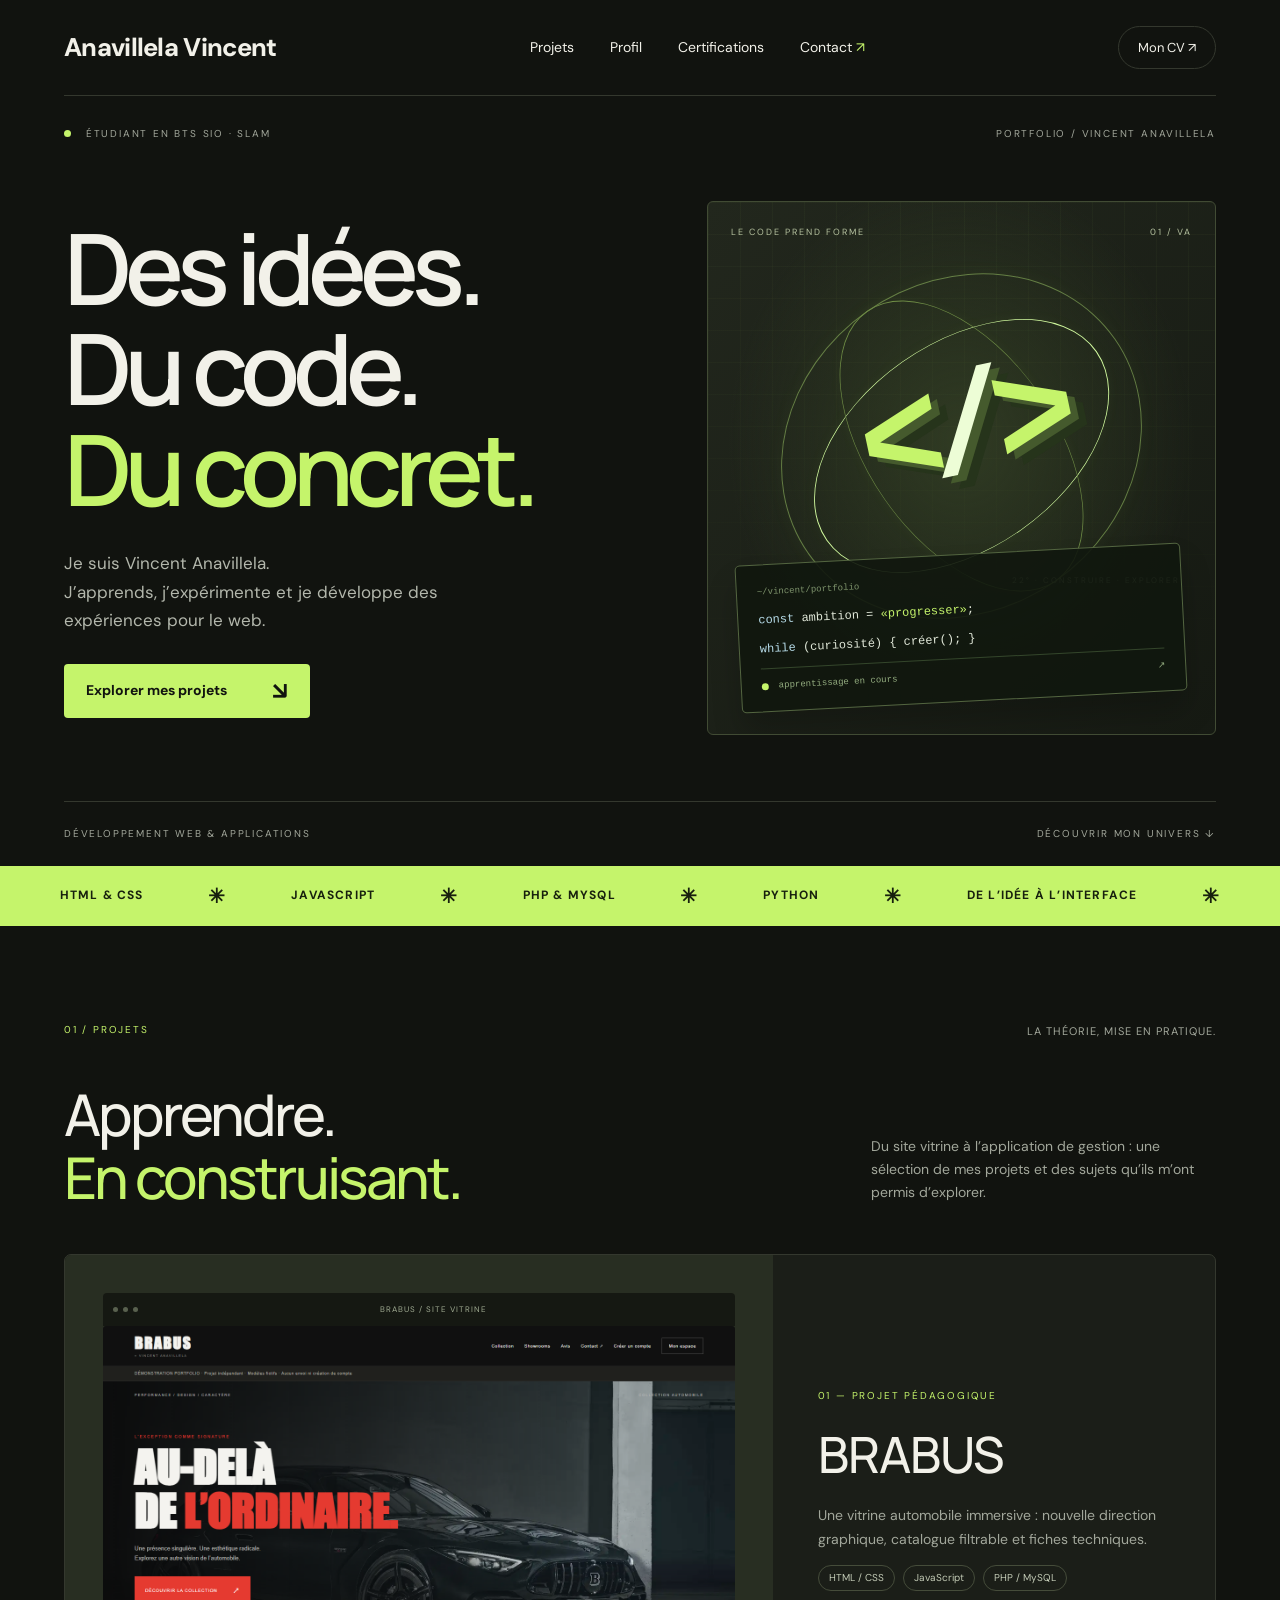
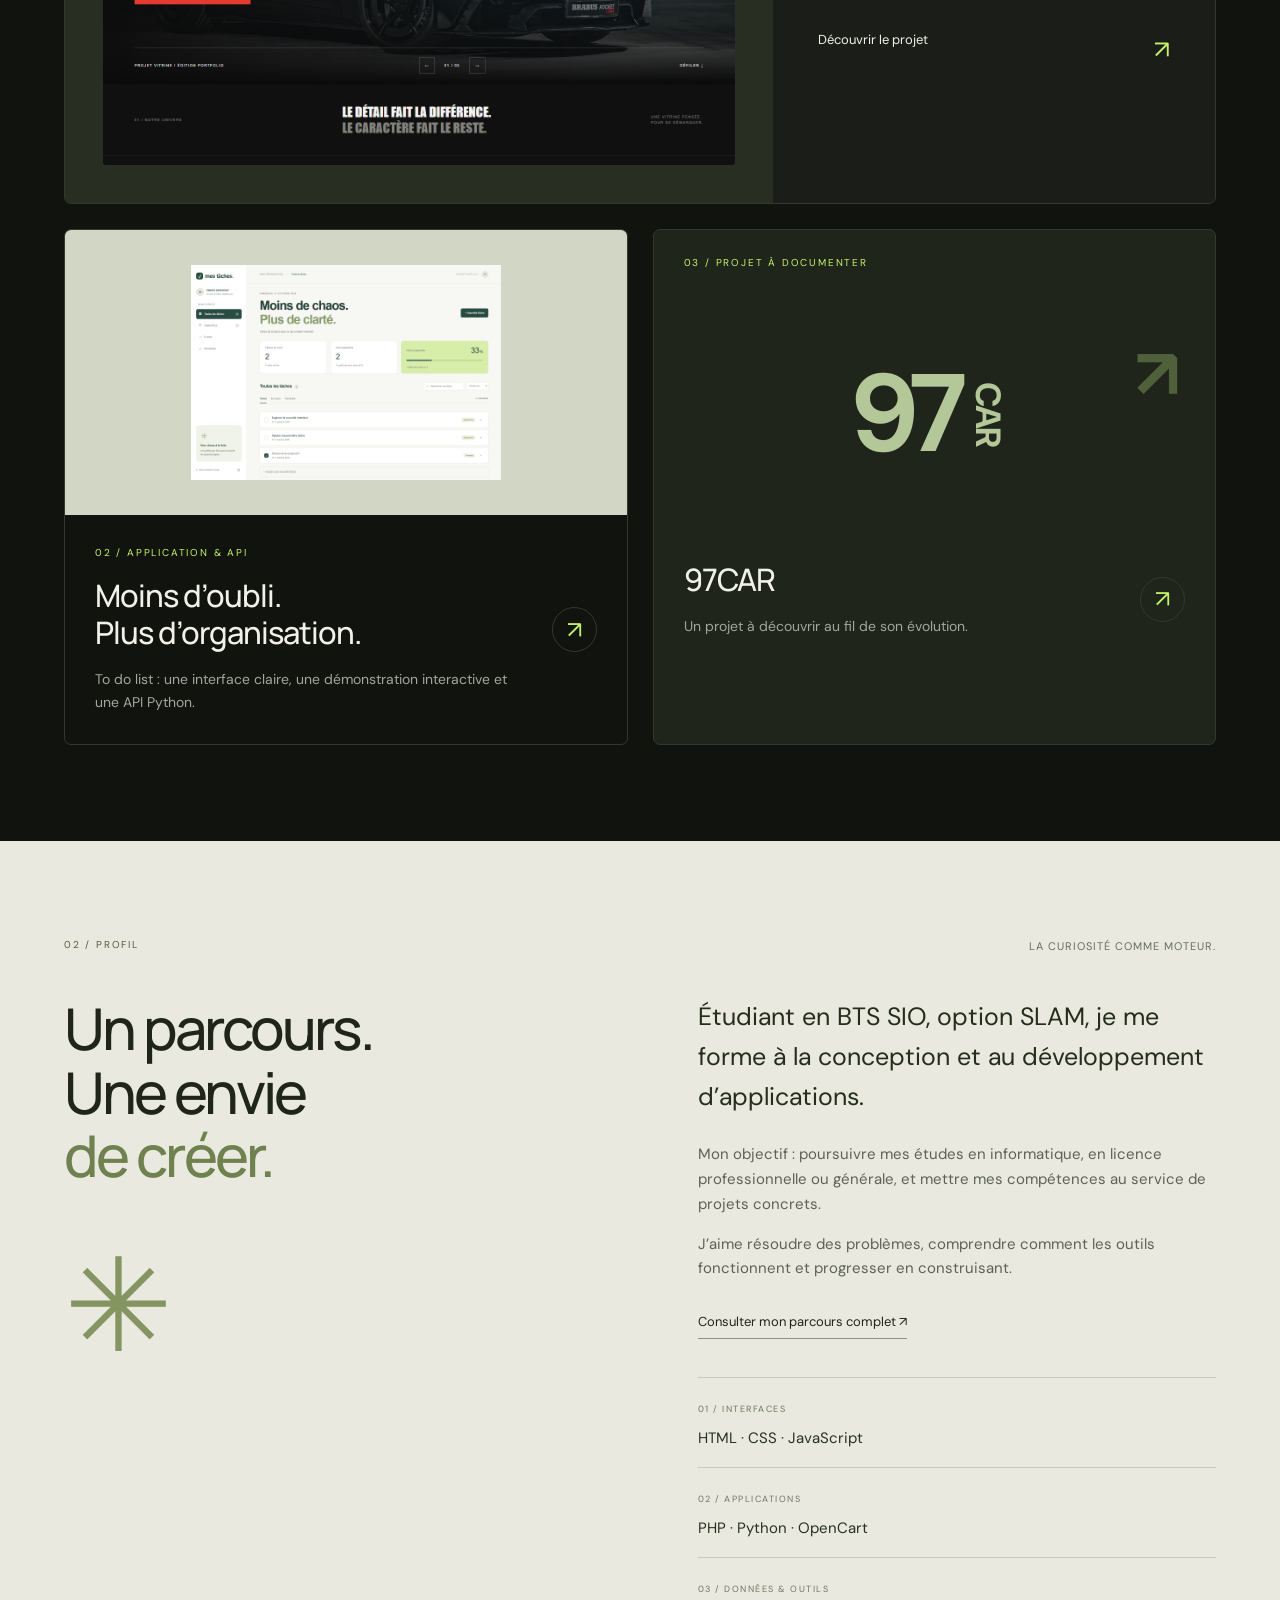
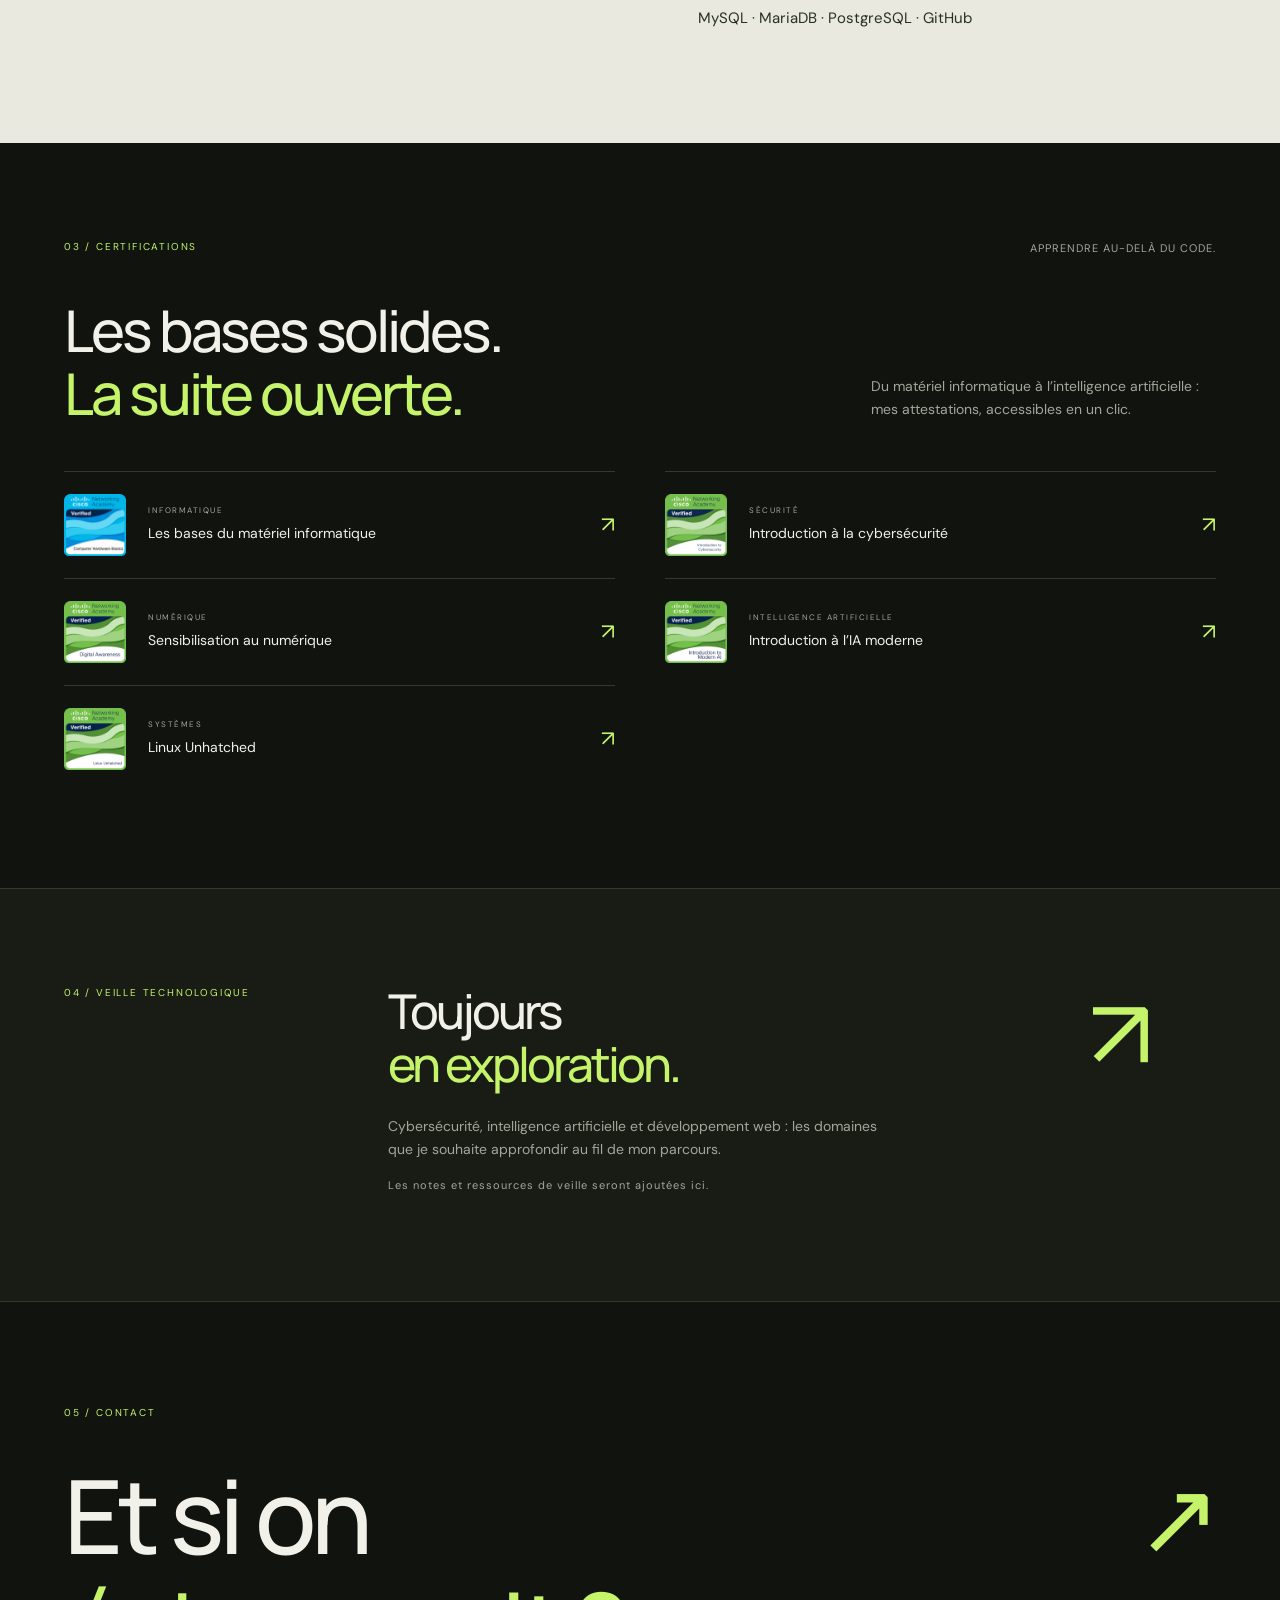
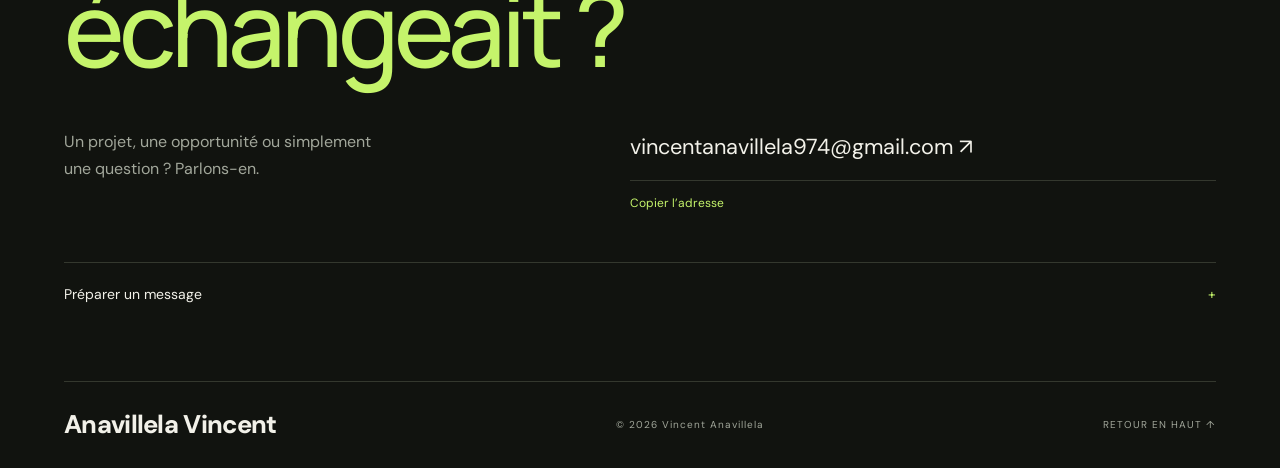
==== index.html @ e17b4741 "Add files via upload" ====
<!doctype html>
<html lang="fr"><head><meta charset="utf-8"><meta name="viewport" content="width=device-width,initial-scale=1"><meta name="description" content="Vincent Anavillela, étudiant en BTS SIO SLAM. Découvrez mes projets web, mon parcours et mes certifications."><meta name="theme-color" content="#11130f"><title>Vincent Anavillela — Développement web</title><link rel="icon" href="favicon.svg" type="image/svg+xml"><link rel="stylesheet" href="style.css"><script src="app.js" defer></script></head>
<body><a class="skip" href="#main">Aller au contenu</a><header><a class="brand" href="index.html" aria-label="Vincent Anavillela, accueil">Anavillela Vincent</a><nav id="navigation" aria-label="Navigation principale"><a href="#projects">Projets</a><a href="#about">Profil</a><a href="#certif">Certifications</a><a href="#contact">Contact <span>↗</span></a></nav><button class="menu" aria-controls="navigation" aria-expanded="false">Menu +</button><a class="cv" href="CV-moi.pdf" target="_blank" rel="noopener">Mon CV ↗</a></header>
<main id="main"><section class="hero"><div class="hero-meta"><span><i></i> ÉTUDIANT EN BTS SIO · SLAM</span><span>PORTFOLIO / VINCENT ANAVILLELA</span></div><div class="hero-grid"><div><h1>Des idées.<br>Du code.<br><em>Du concret.</em></h1><p class="intro">Je suis Vincent Anavillela.<br>J’apprends, j’expérimente et je développe des expériences pour le web.</p><a class="button" href="#projects">Explorer mes projets <span>↘</span></a></div><div class="visual" aria-hidden="true"><div class="visual-top"><span>LE CODE PREND FORME</span><span>01 / VA</span></div><div class="orbit orbit-one"></div><div class="orbit orbit-two"></div><div class="orbit orbit-three"></div><div class="code-symbol">&lt;<span>/</span>&gt;</div><span class="coordinate">22° · CONSTRUIRE · EXPLORER</span><div class="terminal"><span class="terminal-label">~/vincent/portfolio</span><p><b>const</b> ambition = <q>progresser</q>;</p><p><b>while</b> (curiosité) { créer(); }</p><span class="terminal-bottom"><i></i> apprentissage en cours<span>↗</span></span></div></div></div><div class="hero-foot"><span>DÉVELOPPEMENT WEB & APPLICATIONS</span><a href="#about">DÉCOUVRIR MON UNIVERS ↓</a></div></section>
<div class="ticker" aria-hidden="true"><span>HTML & CSS</span><b>✳</b><span>JAVASCRIPT</span><b>✳</b><span>PHP & MYSQL</span><b>✳</b><span>PYTHON</span><b>✳</b><span>DE L’IDÉE À L’INTERFACE</span><b>✳</b></div>
<section class="section" id="projects"><div class="section-top"><span class="eyebrow">01 / PROJETS</span><span class="subtle">LA THÉORIE, MISE EN PRATIQUE.</span></div><div class="section-title"><h2>Apprendre.<br><em>En construisant.</em></h2><p>Du site vitrine à l’application de gestion : une sélection de mes projets et des sujets qu’ils m’ont permis d’explorer.</p></div><a class="project featured" href="project-1.html"><div class="project-image"><div class="browser-bar"><i></i><i></i><i></i><span>BRABUS / SITE VITRINE</span></div><img src="assets/png/brabus-refonte.png" alt="Aperçu du site vitrine BRABUS" loading="lazy"></div><div class="project-info"><span class="eyebrow">01 — PROJET PÉDAGOGIQUE</span><h3>BRABUS</h3><p>Une vitrine automobile immersive : nouvelle direction graphique, catalogue filtrable et fiches techniques.</p><div class="tags"><span>HTML / CSS</span><span>JavaScript</span><span>PHP / MySQL</span></div><span class="project-link">Découvrir le projet <b>↗</b></span></div></a><div class="project-bottom"><a class="project todo" href="project-2.html"><div class="project-image"><img src="assets/png/mes-taches-refonte.png" alt="Nouvelle interface du projet To do list" loading="lazy"></div><div class="project-caption"><div><span class="eyebrow">02 / APPLICATION & API</span><h3>Moins d’oubli.<br>Plus d’organisation.</h3><p>To do list : une interface claire, une démonstration interactive et une API Python.</p></div><span class="round-arrow">↗</span></div></a><a class="project future" href="project-3.html"><span class="eyebrow">03 / PROJET À DOCUMENTER</span><div class="future-art" aria-hidden="true">97<span>CAR</span><b>↗</b></div><div class="project-caption"><div><h3>97CAR</h3><p>Un projet à découvrir au fil de son évolution.</p></div><span class="round-arrow">↗</span></div></a></div></section>
<section id="about" class="section about"><div class="section-top"><span class="eyebrow">02 / PROFIL</span><span class="subtle">LA CURIOSITÉ COMME MOTEUR.</span></div><div class="about-grid"><h2>Un parcours.<br>Une envie<br><em>de créer.</em><span class="asterisk" aria-hidden="true">✳</span></h2><div><p class="large-copy">Étudiant en BTS SIO, option SLAM, je me forme à la conception et au développement d’applications.</p><p>Mon objectif : poursuivre mes études en informatique, en licence professionnelle ou générale, et mettre mes compétences au service de projets concrets.</p><p>J’aime résoudre des problèmes, comprendre comment les outils fonctionnent et progresser en construisant.</p><a class="text-link" href="CV-moi.pdf" target="_blank" rel="noopener">Consulter mon parcours complet ↗</a><div class="skills"><div><span>01 / INTERFACES</span><p>HTML · CSS · JavaScript</p></div><div><span>02 / APPLICATIONS</span><p>PHP · Python · OpenCart</p></div><div><span>03 / DONNÉES & OUTILS</span><p>MySQL · MariaDB · PostgreSQL · GitHub</p></div></div></div></div></section>
<section id="certif" class="section"><div class="section-top"><span class="eyebrow">03 / CERTIFICATIONS</span><span class="subtle">APPRENDRE AU-DELÀ DU CODE.</span></div><div class="section-title"><h2>Les bases solides.<br><em>La suite ouverte.</em></h2><p>Du matériel informatique à l’intelligence artificielle : mes attestations, accessibles en un clic.</p></div><div class="certificates"><a href="base-info-badge.pdf" target="_blank" rel="noopener"><img src="assets/png/base-materiel-informatique.png" alt="" loading="lazy"><span><small>INFORMATIQUE</small>Les bases du matériel informatique</span><b>↗</b></a><a href="intro-cyber-badge.pdf" target="_blank" rel="noopener"><img src="assets/png/intro-cybersecurite.png" alt="" loading="lazy"><span><small>SÉCURITÉ</small>Introduction à la cybersécurité</span><b>↗</b></a><a href="sensibilisation-numerique-badge.pdf" target="_blank" rel="noopener"><img src="assets/png/sensibilisation-numerique.png" alt="" loading="lazy"><span><small>NUMÉRIQUE</small>Sensibilisation au numérique</span><b>↗</b></a><a href="intro-ia-moderne-badge.pdf" target="_blank" rel="noopener"><img src="assets/png/intro-ia-moderne.png" alt="" loading="lazy"><span><small>INTELLIGENCE ARTIFICIELLE</small>Introduction à l’IA moderne</span><b>↗</b></a><a href="linux-badge.pdf" target="_blank" rel="noopener"><img src="assets/png/linux-unhatched.png" alt="" loading="lazy"><span><small>SYSTÈMES</small>Linux Unhatched</span><b>↗</b></a></div></section>
<section class="section watch" id="veille"><span class="eyebrow">04 / VEILLE TECHNOLOGIQUE</span><div><h2>Toujours<br><em>en exploration.</em></h2><p>Cybersécurité, intelligence artificielle et développement web : les domaines que je souhaite approfondir au fil de mon parcours.</p><p class="subtle">Les notes et ressources de veille seront ajoutées ici.</p></div><span class="watch-mark" aria-hidden="true">↗</span></section>
<section class="section contact" id="contact"><span class="eyebrow">05 / CONTACT</span><h2>Et si on<br><em>échangeait ?</em><span aria-hidden="true">↗</span></h2><div class="contact-grid"><p>Un projet, une opportunité ou simplement une question ? Parlons-en.</p><div><a class="email" href="mailto:vincentanavillela974@gmail.com">vincentanavillela974@gmail.com ↗</a><button class="copy" type="button">Copier l’adresse</button><span id="copy-status" role="status"></span></div></div><details class="message"><summary>Préparer un message <span>+</span></summary><form id="contact-form"><label>Votre nom<input name="name" autocomplete="name" required maxlength="100"></label><label>Votre adresse e-mail<input type="email" name="email" autocomplete="email" required maxlength="200"></label><label>Votre message<textarea name="message" required rows="4" maxlength="5000"></textarea></label><button class="button" type="submit">Ouvrir mon application e-mail ↗</button><p>Le message s’ouvre dans votre application e-mail. Vous pourrez le relire avant de l’envoyer.</p></form></details></section></main><footer><a class="brand" href="#main">Anavillela Vincent</a><span>© <span id="year">2026</span> Vincent Anavillela</span><a href="#main">RETOUR EN HAUT ↑</a></footer></body></html>
---- style.css ----
@import url('https://fonts.googleapis.com/css2?family=DM+Sans:wght@400;500;600;700&family=Manrope:wght@400;500;600;700;800&display=swap');
:root{--bg:#11130f;--panel:#1b1e18;--ink:#f2f1e9;--muted:#a2a79b;--green:#c5f46b;--line:#34382e}*{box-sizing:border-box}html{scroll-behavior:smooth;scroll-padding-top:90px}body{margin:0;background:var(--bg);color:var(--ink);font-family:'DM Sans',Arial,sans-serif;font-size:16px;line-height:1.65}a{color:inherit;text-decoration:none}button,input,textarea{font:inherit}button,a,input,textarea,summary{-webkit-tap-highlight-color:transparent}a:focus-visible,button:focus-visible,summary:focus-visible,input:focus-visible,textarea:focus-visible{outline:2px solid var(--green);outline-offset:6px}button{cursor:pointer}::selection{background:var(--green);color:var(--bg)}header{height:96px;margin:0 5%;display:flex;align-items:center;justify-content:space-between;border-bottom:1px solid var(--line);gap:30px}.brand{font-size:44px;font-weight:800;letter-spacing:-5px;line-height:1}.brand span{font-size:12px;letter-spacing:0;vertical-align:top;margin-left:6px}nav{display:flex;gap:36px;font-size:14px}nav a:hover,.text-link:hover{color:var(--green)}nav span{color:var(--green)}.cv{border:1px solid var(--line);padding:10px 19px;border-radius:100px;font-size:13px}.cv:hover{background:var(--green);color:var(--bg)}.menu{display:none}.skip{position:absolute;left:20px;top:-100px;background:var(--green);color:var(--bg);padding:12px;z-index:10}.skip:focus{top:12px}.hero{padding:30px 5% 0;max-width:1700px;margin:auto}.hero-meta,.hero-foot,.section-top{display:flex;justify-content:space-between;gap:20px;font-size:10px;letter-spacing:1.8px}.hero-meta{color:var(--muted)}i{display:inline-block;width:7px;height:7px;background:var(--green);border-radius:50%;margin-right:10px}.hero-grid{display:grid;grid-template-columns:1.15fr 1fr;gap:5%;align-items:center;padding:58px 0 66px}h1,h2,h3,p{margin-top:0}h1,h2,h3{font-family:'Manrope',Arial,sans-serif}h1{font-size:clamp(64px,7.7vw,118px);line-height:1.02;letter-spacing:-7px;font-weight:600;margin-bottom:30px}em{font-style:normal;color:var(--green)}.intro{color:#b3b7ac;font-size:17px;max-width:400px;margin-bottom:30px}.button{display:inline-flex;align-items:center;gap:45px;background:var(--green);color:var(--bg);padding:15px 22px;border:0;border-radius:4px;font-size:14px;font-weight:700;transition:transform .2s}.button:hover{transform:translateY(-3px)}.button span{font-size:24px;line-height:1}.visual{position:relative;aspect-ratio:1/1.05;background:radial-gradient(ellipse at 50% 45%,#303b23 0,transparent 65%),linear-gradient(135deg,#22271d,#161a13);border:1px solid #414b34;border-radius:6px;overflow:hidden;perspective:650px}.visual:before{content:'';position:absolute;inset:0;background-image:linear-gradient(#c5f46b09 1px,transparent 1px),linear-gradient(90deg,#c5f46b09 1px,transparent 1px);background-size:32px 32px;mask-image:linear-gradient(black,transparent)}.visual-top{position:absolute;top:23px;left:23px;right:23px;display:flex;justify-content:space-between;font-size:9px;letter-spacing:2px;color:#b5c19f}.orbit{position:absolute;left:13%;top:15%;width:74%;height:62%;border:1px solid #b6e87770;border-radius:50%;transform:rotate(-35deg);box-shadow:0 0 20px #c5f46b09}.orbit-two{transform:rotate(55deg) scaleX(.55);border-color:#d0f99e}.orbit-three{transform:rotate(-35deg) scaleX(.5);border-color:#6e8c45}.code-symbol{position:absolute;top:22%;left:15%;width:70%;text-align:center;font-family:monospace;font-size:clamp(80px,11vw,170px);font-weight:700;color:var(--green);letter-spacing:-17px;transform:rotate(-12deg);text-shadow:7px 7px 0 #455a2d,14px 14px 0 #26341b;animation:float 7s ease-in-out infinite}.code-symbol span{color:#edfdd6}.coordinate{position:absolute;top:70%;right:7%;font-size:8px;letter-spacing:2px;color:#879975}.terminal{position:absolute;bottom:6%;left:6%;width:88%;border:1px solid #536540;background:#10170ee6;border-radius:5px;padding:17px 20px;transform:rotate(-3deg);font-family:monospace;font-size:12px;box-shadow:0 20px 30px #0003}.terminal-label{font-size:9px;color:#7e936c}.terminal p{margin:9px 0;color:#e1e8d9}.terminal b{color:#b6dbe8;font-weight:400}.terminal q{color:var(--green)}.terminal-bottom{display:flex;align-items:center;font-size:9px;color:#93ac7f;border-top:1px solid #34462b;padding-top:10px}.terminal-bottom span{margin-left:auto}.hero-foot{border-top:1px solid var(--line);padding:24px 0;color:var(--muted)}.ticker{display:flex;justify-content:space-around;gap:22px;padding:20px 3%;background:var(--green);color:#17200d;font-size:12px;font-weight:700;letter-spacing:1.2px;overflow:hidden;white-space:nowrap}.ticker b{font-size:20px;line-height:1}.section{max-width:1700px;margin:auto;padding:96px 5%;scroll-margin-top:24px}.section-top{margin-bottom:42px}.eyebrow{font-size:10px;letter-spacing:1.8px;color:var(--green)}.subtle{color:var(--muted);font-size:11px;letter-spacing:1px}.section-title{display:flex;align-items:flex-end;justify-content:space-between;gap:40px;margin-bottom:45px}h2{font-size:clamp(40px,4.5vw,70px);line-height:1.1;font-weight:500;letter-spacing:-3px;margin-bottom:0}.section-title>p{max-width:345px;color:var(--muted);font-size:14px;margin:0 0 5px}.project{display:block;border:1px solid var(--line);border-radius:7px;overflow:hidden;transition:border-color .3s,transform .3s}.project:hover{border-color:#819a5d;transform:translateY(-4px)}.featured{display:grid;grid-template-columns:1.6fr 1fr;background:var(--panel)}.project-image{background:#282e22;padding:36px;overflow:hidden}.project-image img{display:block;width:100%;height:auto;border-radius:3px}.featured .project-image{display:flex;flex-direction:column;justify-content:center;padding:38px}.browser-bar{display:flex;align-items:center;background:#151812;padding:10px;border-radius:4px 4px 0 0}.browser-bar i{width:5px;height:5px;margin-right:5px;background:#59614f}.browser-bar span{margin:auto;font-size:8px;letter-spacing:1px;color:#a1ac93}.project-info{padding:45px;display:flex;flex-direction:column;justify-content:center}h3{font-size:31px;line-height:1.2;letter-spacing:-1px;font-weight:500;margin-bottom:17px}.project-info h3{font-size:50px;margin:20px 0}.project p{font-size:14px;color:var(--muted)}.tags{display:flex;flex-wrap:wrap;gap:8px}.tags span{border:1px solid #454c3a;border-radius:100px;padding:4px 10px;font-size:10px;color:#c3cbb6}.project-link{display:flex;justify-content:space-between;margin-top:38px;font-size:13px}.project-link b{color:var(--green);font-size:25px;font-weight:400}.project-bottom{display:grid;grid-template-columns:1fr 1fr;gap:25px;margin-top:25px}.todo .project-image{height:285px;padding:35px 45px;background:#d2d7c5}.todo .project-image img{height:100%;object-fit:contain}.project-caption{padding:30px;display:flex;align-items:center;justify-content:space-between;gap:20px}.project-caption .eyebrow{display:block;margin-bottom:15px}.project-caption p{margin-bottom:0}.round-arrow{border:1px solid var(--line);border-radius:50%;width:45px;height:45px;display:grid;place-items:center;font-size:24px;flex-shrink:0;color:var(--green)}.future{background:#20251b}.future>.eyebrow{display:block;padding:25px 30px}.future-art{height:234px;font-size:110px;letter-spacing:-9px;display:flex;align-items:center;justify-content:center;color:#b3c799;font-weight:700;position:relative}.future-art span{font-size:35px;letter-spacing:-2px;align-self:center;writing-mode:vertical-rl}.future-art b{position:absolute;right:45px;top:20px;color:#4f603b;font-size:70px}.about{background:#e9e9df;color:#20251a;max-width:none}.about .eyebrow{color:#535e41}.about .subtle{color:#666e5e}.about-grid{display:grid;grid-template-columns:1fr 1fr;gap:10%}.about h2 em{color:#6e814e}.asterisk{display:block;color:#849562;font-size:130px;line-height:1.3;margin-top:30px}.about p{color:#5c6355;font-size:15px}.about .large-copy{font-size:25px;color:#252d1b;line-height:1.6}.text-link{display:inline-block;border-bottom:1px solid #8b947d;padding-bottom:5px;font-size:13px;margin-top:15px}.skills{margin-top:38px}.skills div{padding:16px 0;border-top:1px solid #c5cbbb}.skills span{font-size:9px;letter-spacing:1.5px;color:#6c775d}.skills p{margin:6px 0 0;color:#28311f}.certificates{display:grid;grid-template-columns:1fr 1fr;column-gap:50px}.certificates a{display:flex;gap:22px;align-items:center;padding:22px 0;border-top:1px solid var(--line)}.certificates img{width:62px;height:62px;object-fit:contain}.certificates small{display:block;color:var(--muted);font-size:8px;letter-spacing:1.5px;margin-bottom:5px}.certificates span{font-size:14px}.certificates b{margin-left:auto;font-size:22px;font-weight:400;color:var(--green)}.certificates a:hover span{color:var(--green)}.watch{border-top:1px solid var(--line);border-bottom:1px solid var(--line);display:grid;grid-template-columns:.7fr 1.6fr .3fr;gap:30px;background:#181c14}.watch h2{font-size:48px;margin-bottom:25px}.watch p{max-width:500px;color:var(--muted);font-size:14px}.watch .subtle{font-size:11px}.watch-mark{font-size:100px;color:var(--green);line-height:1}.contact{padding-bottom:75px}.contact h2{font-size:clamp(60px,8vw,120px);margin:35px 0 45px;position:relative;letter-spacing:-5px}.contact h2>span{position:absolute;right:0;top:0;color:var(--green)}.contact-grid{display:grid;grid-template-columns:1fr 1.3fr;gap:10%}.contact-grid>p{max-width:310px;color:var(--muted)}.email{font-size:clamp(14px,1.7vw,26px);border-bottom:1px solid var(--line);padding-bottom:15px;display:block;overflow-wrap:anywhere}.copy{background:none;border:0;color:var(--green);padding:13px 0;font-size:12px}.copy:hover{text-decoration:underline}#copy-status{font-size:12px;margin-left:15px;color:var(--muted)}.message{margin-top:35px;border-top:1px solid var(--line);padding-top:20px}.message summary{cursor:pointer;font-size:14px;list-style:none}.message summary span{float:right;color:var(--green)}form{max-width:650px;margin:30px 0}label{display:block;color:var(--muted);font-size:12px;margin-bottom:18px}input,textarea{display:block;width:100%;background:var(--panel);border:1px solid var(--line);color:var(--ink);border-radius:4px;margin-top:8px;padding:12px}form p{font-size:12px;color:var(--muted);margin-top:14px}footer{border-top:1px solid var(--line);margin:0 5%;padding:28px 0;display:flex;align-items:center;justify-content:space-between;gap:20px}footer>span,footer>a:last-child{font-size:10px;letter-spacing:1px;color:var(--muted)}.reveal{opacity:0;transform:translateY(20px);transition:opacity .7s,transform .7s}.visible{opacity:1;transform:none}.case-main{max-width:1150px;margin:auto;padding:65px 5%}.case-main h1{font-size:80px;margin-top:30px}.case-main .lead{color:var(--muted);max-width:700px;font-size:20px}.case-image{width:100%;margin:35px 0;border-radius:8px}.case-body{display:grid;grid-template-columns:1.5fr 1fr;gap:65px;margin:25px 0 70px}.case-body h2{font-size:28px;letter-spacing:-1px;margin-bottom:20px}.case-body p{color:var(--muted)}.case-body .tags{margin-bottom:30px}.back{font-size:12px;color:var(--muted)}.case-note{padding:20px;border:1px solid var(--line);color:var(--muted);font-size:14px;border-radius:6px}.case-main .future-art{background:var(--panel);border-radius:8px;height:350px;margin:40px 0}@keyframes float{50%{transform:translateY(-10px) rotate(-8deg)}}
@media(min-width:1700px){header,footer{max-width:1530px;margin:auto}}@media(max-width:900px){nav{gap:20px}h1{letter-spacing:-4px}.hero-grid{gap:30px}.project-info{padding:25px}.project-info h3{font-size:36px}.project-image,.featured .project-image{padding:20px}.section{padding-top:70px;padding-bottom:70px}.watch{grid-template-columns:1fr 2fr}.watch-mark{display:none}.contact-grid{gap:30px}.terminal{font-size:10px;padding:12px}.coordinate{display:none}.visual-top{font-size:7px}.certificates{column-gap:25px}.case-body{gap:30px}}
@media(max-width:650px){header{height:78px;gap:15px}.brand{font-size:38px}.cv{font-size:11px;padding:8px 12px;margin-left:auto}.menu{display:block;background:none;color:var(--ink);border:0;font-size:12px;order:3}nav{display:none;position:absolute;top:78px;left:0;right:0;z-index:5;background:#1b2117;padding:25px 5%;border-bottom:1px solid var(--line)}nav.open{display:flex;flex-direction:column;gap:22px}.hero-meta>span:last-child{display:none}.hero{padding-top:24px}.hero-grid{grid-template-columns:1fr;padding:40px 0 30px;gap:45px}h1{font-size:70px;letter-spacing:-4px}.intro{font-size:15px}.visual{max-width:450px;width:100%;aspect-ratio:1.15;justify-self:center}.code-symbol{font-size:125px;top:15%}.orbit{top:6%;height:70%}.terminal{font-size:11px}.visual-top{font-size:8px;top:15px}.hero-foot{font-size:8px;letter-spacing:.5px}.hero-foot span{max-width:140px}.ticker{justify-content:flex-start;font-size:10px;padding:15px 20px;gap:22px}.section-top{margin-bottom:30px}.section-top .subtle{display:none}.section{padding:58px 5%}h2{font-size:43px;letter-spacing:-2px}.section-title{display:block}.section-title>p{margin-top:25px}.featured,.project-bottom,.about-grid,.certificates,.contact-grid,.case-body{grid-template-columns:1fr}.project-info{padding:28px}.project-info h3{margin:15px 0}.project-link{margin-top:25px}.project-bottom{gap:20px;margin-top:20px}.todo .project-image{height:235px;padding:25px}.project-caption{padding:25px}h3{font-size:27px}.future-art{height:200px}.about-grid{gap:30px}.asterisk{display:none}.about .large-copy{font-size:22px}.watch{display:block}.watch>div{margin-top:25px}.watch h2{font-size:40px}.contact h2{font-size:63px;letter-spacing:-3px}.contact h2>span{font-size:50px}.contact-grid{gap:15px}.email{font-size:16px}footer{flex-wrap:wrap}footer>span{font-size:9px}footer>a:last-child{font-size:8px}.case-main h1{font-size:54px;letter-spacing:-3px}.case-main .lead{font-size:17px}.case-body{gap:30px}}
@media(prefers-reduced-motion:reduce){html{scroll-behavior:auto}*,*:before,*:after{animation:none!important;transition:none!important}.reveal{opacity:1;transform:none}}

/* Full name in the portfolio header and footer. */
.brand{font-size:clamp(16px,2vw,26px);letter-spacing:-.7px;line-height:1.15}header>.brand{max-width:230px}@media(max-width:650px){header{gap:10px}header>.brand{max-width:145px;font-size:18px}footer>.brand{font-size:20px}}
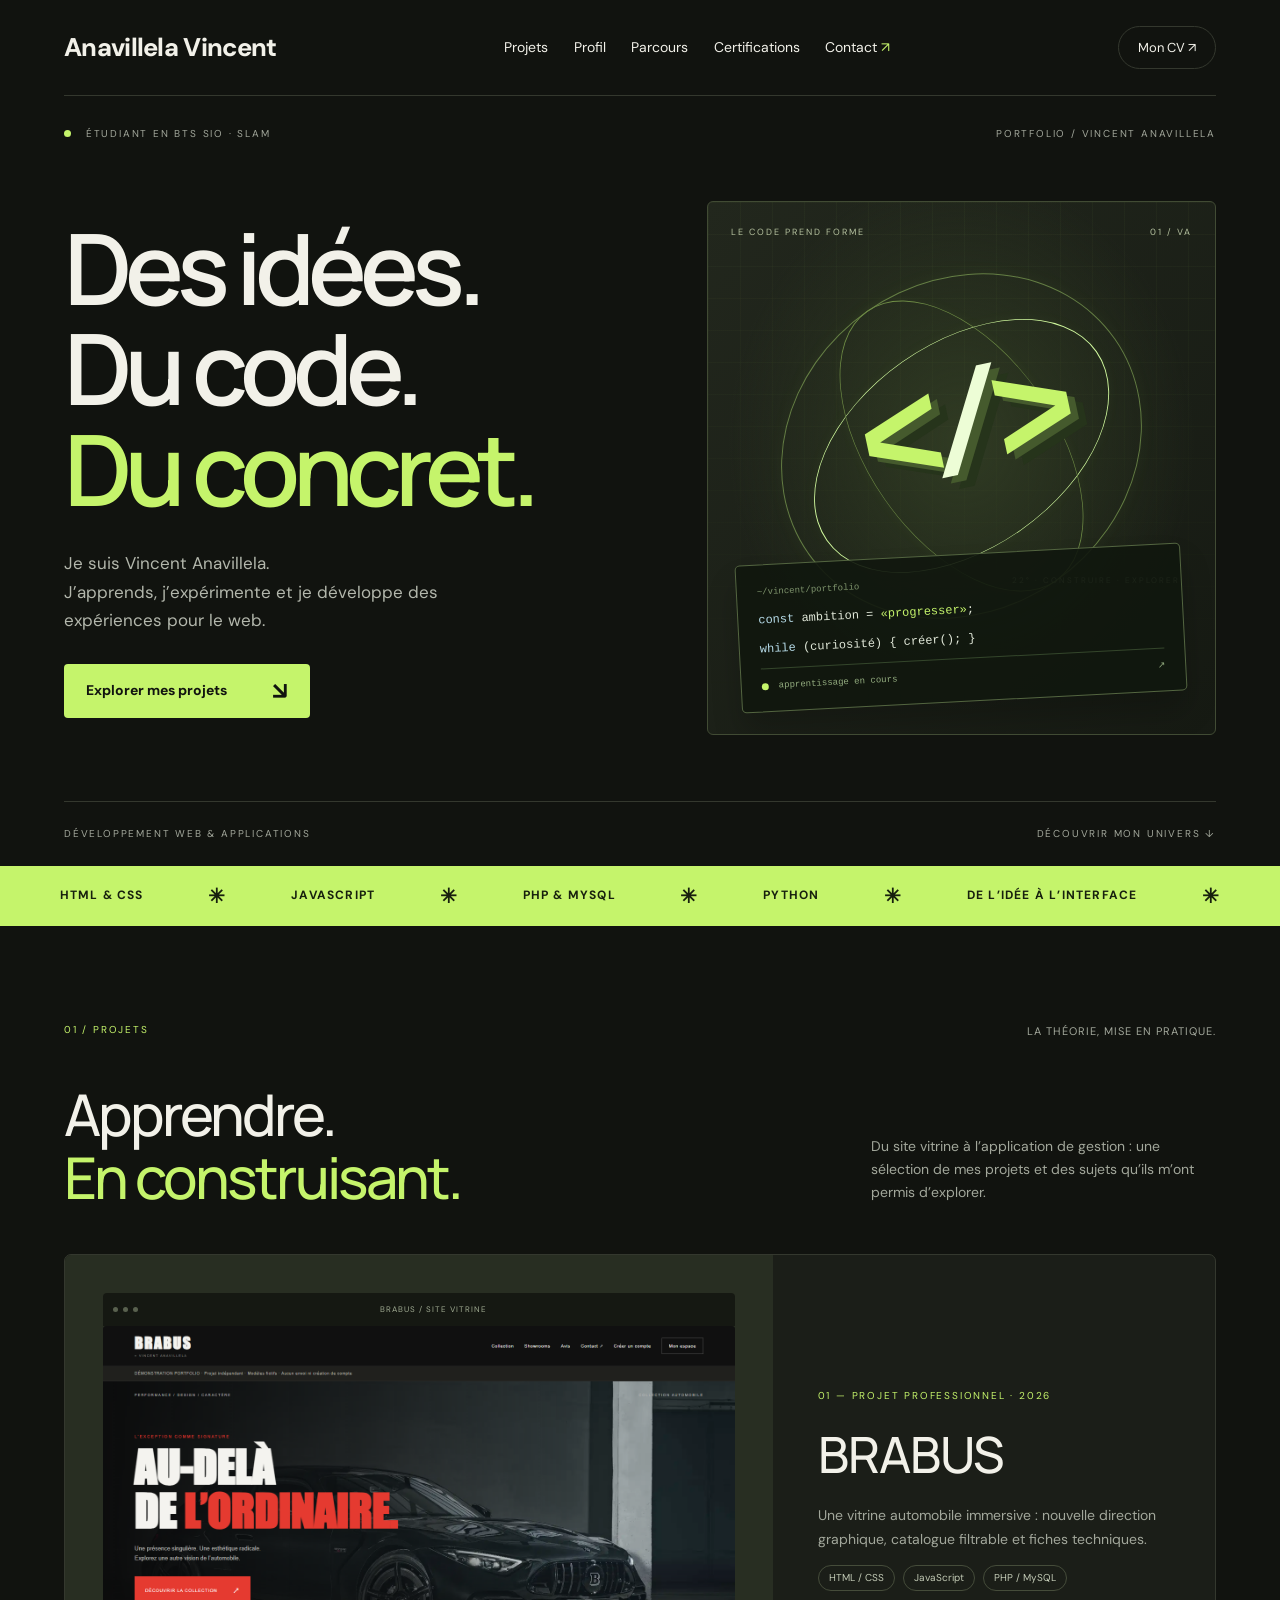
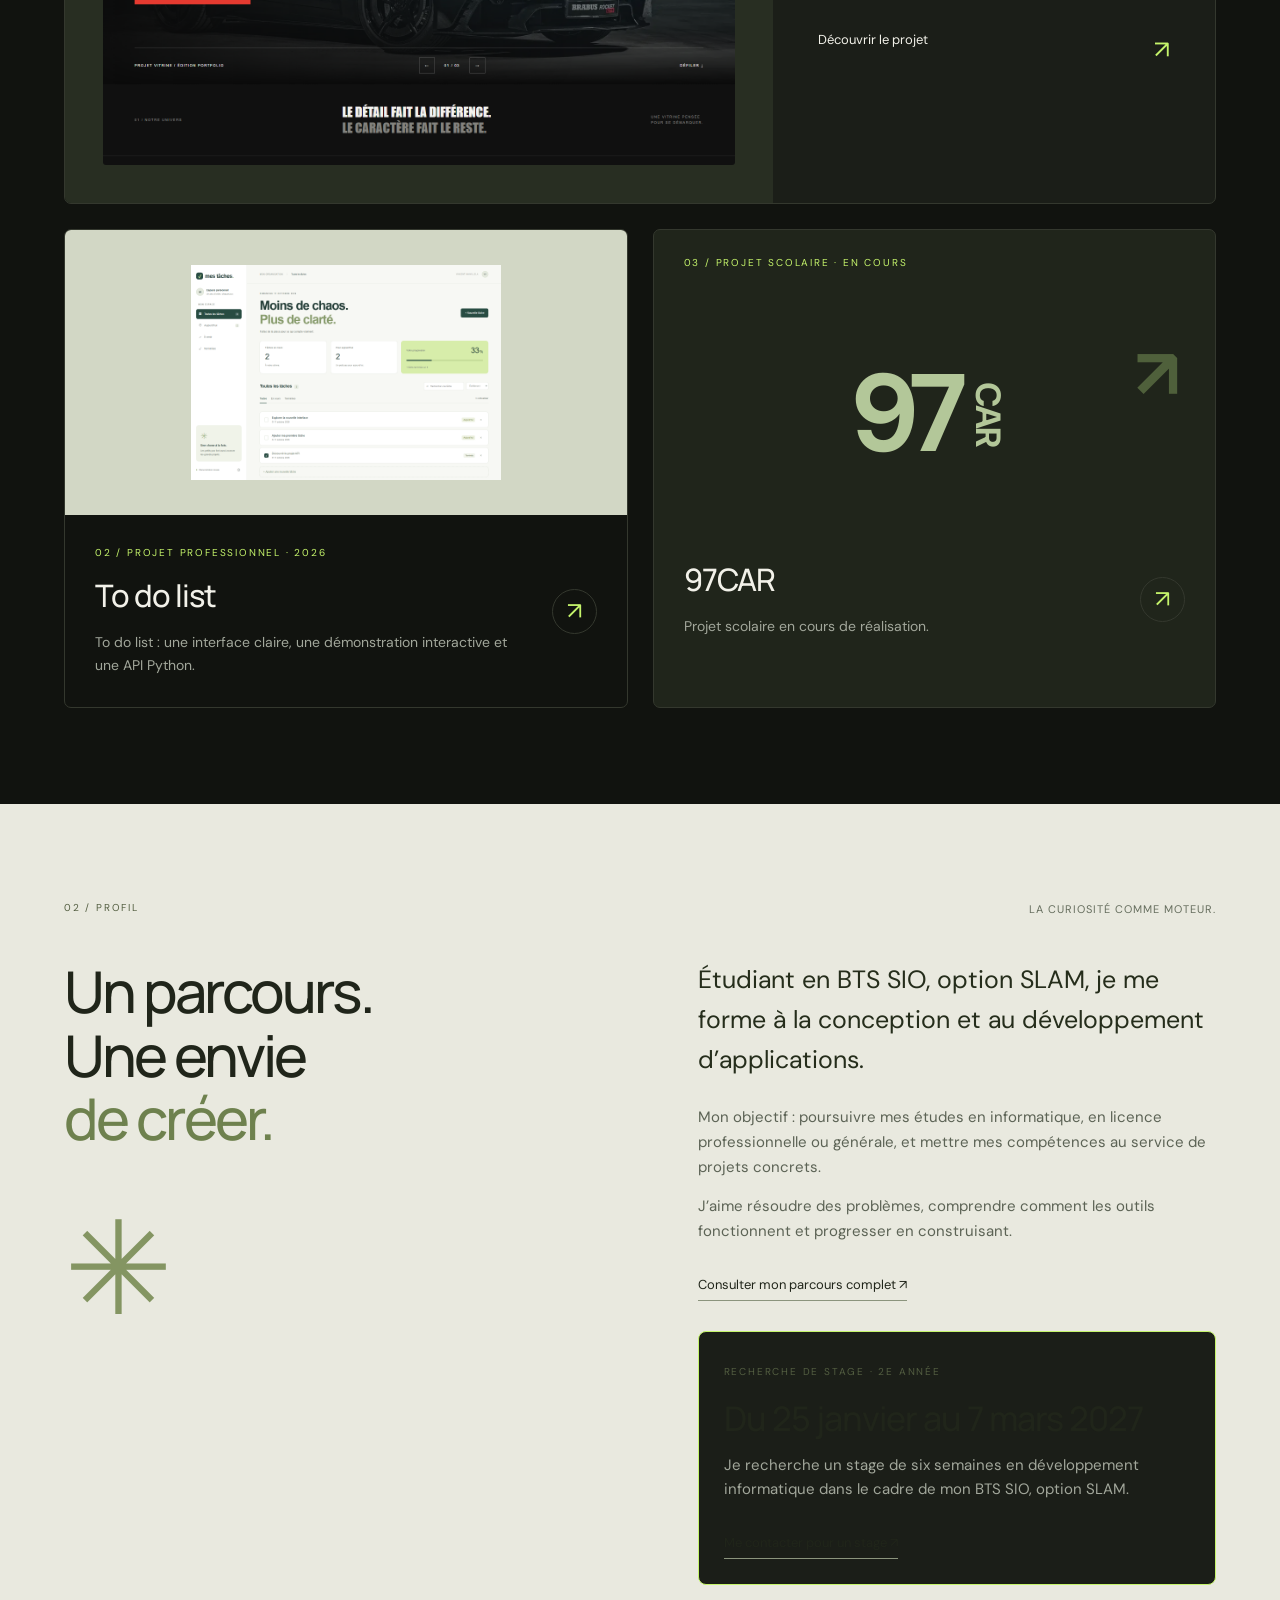
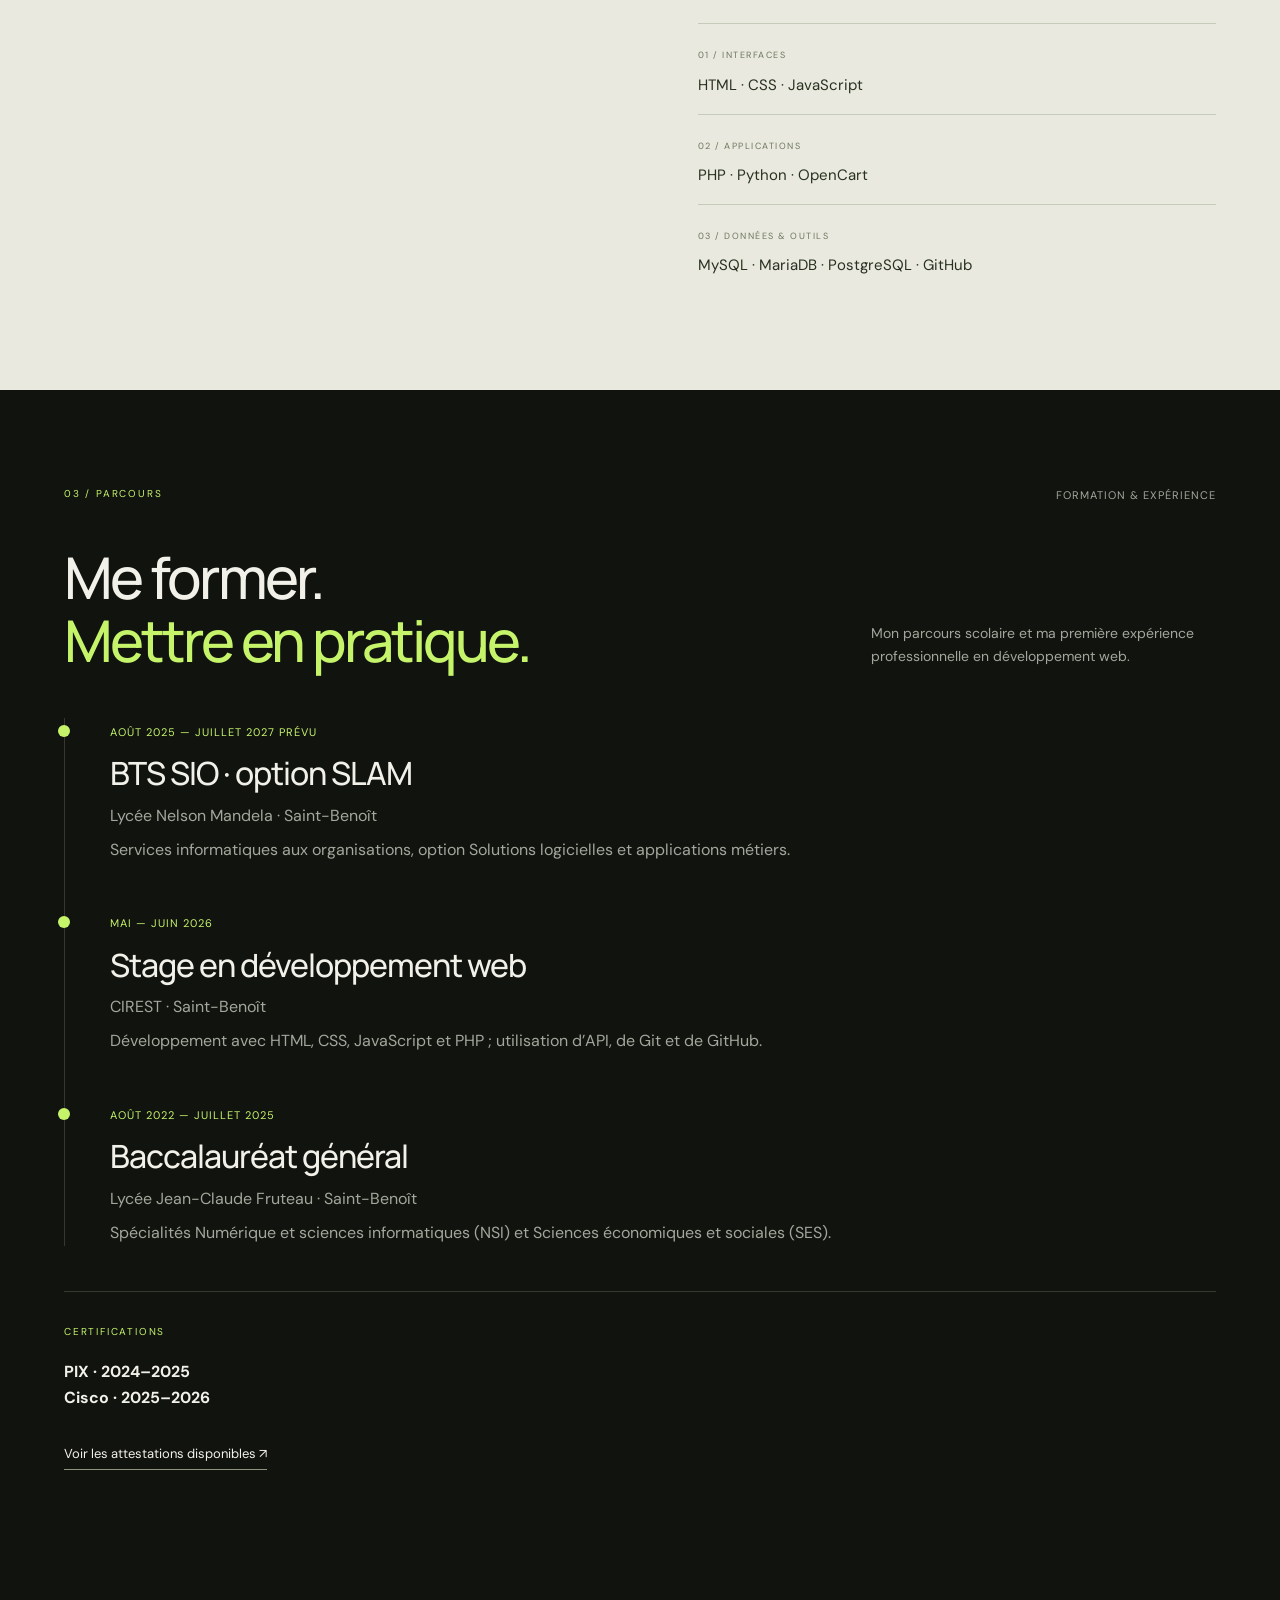
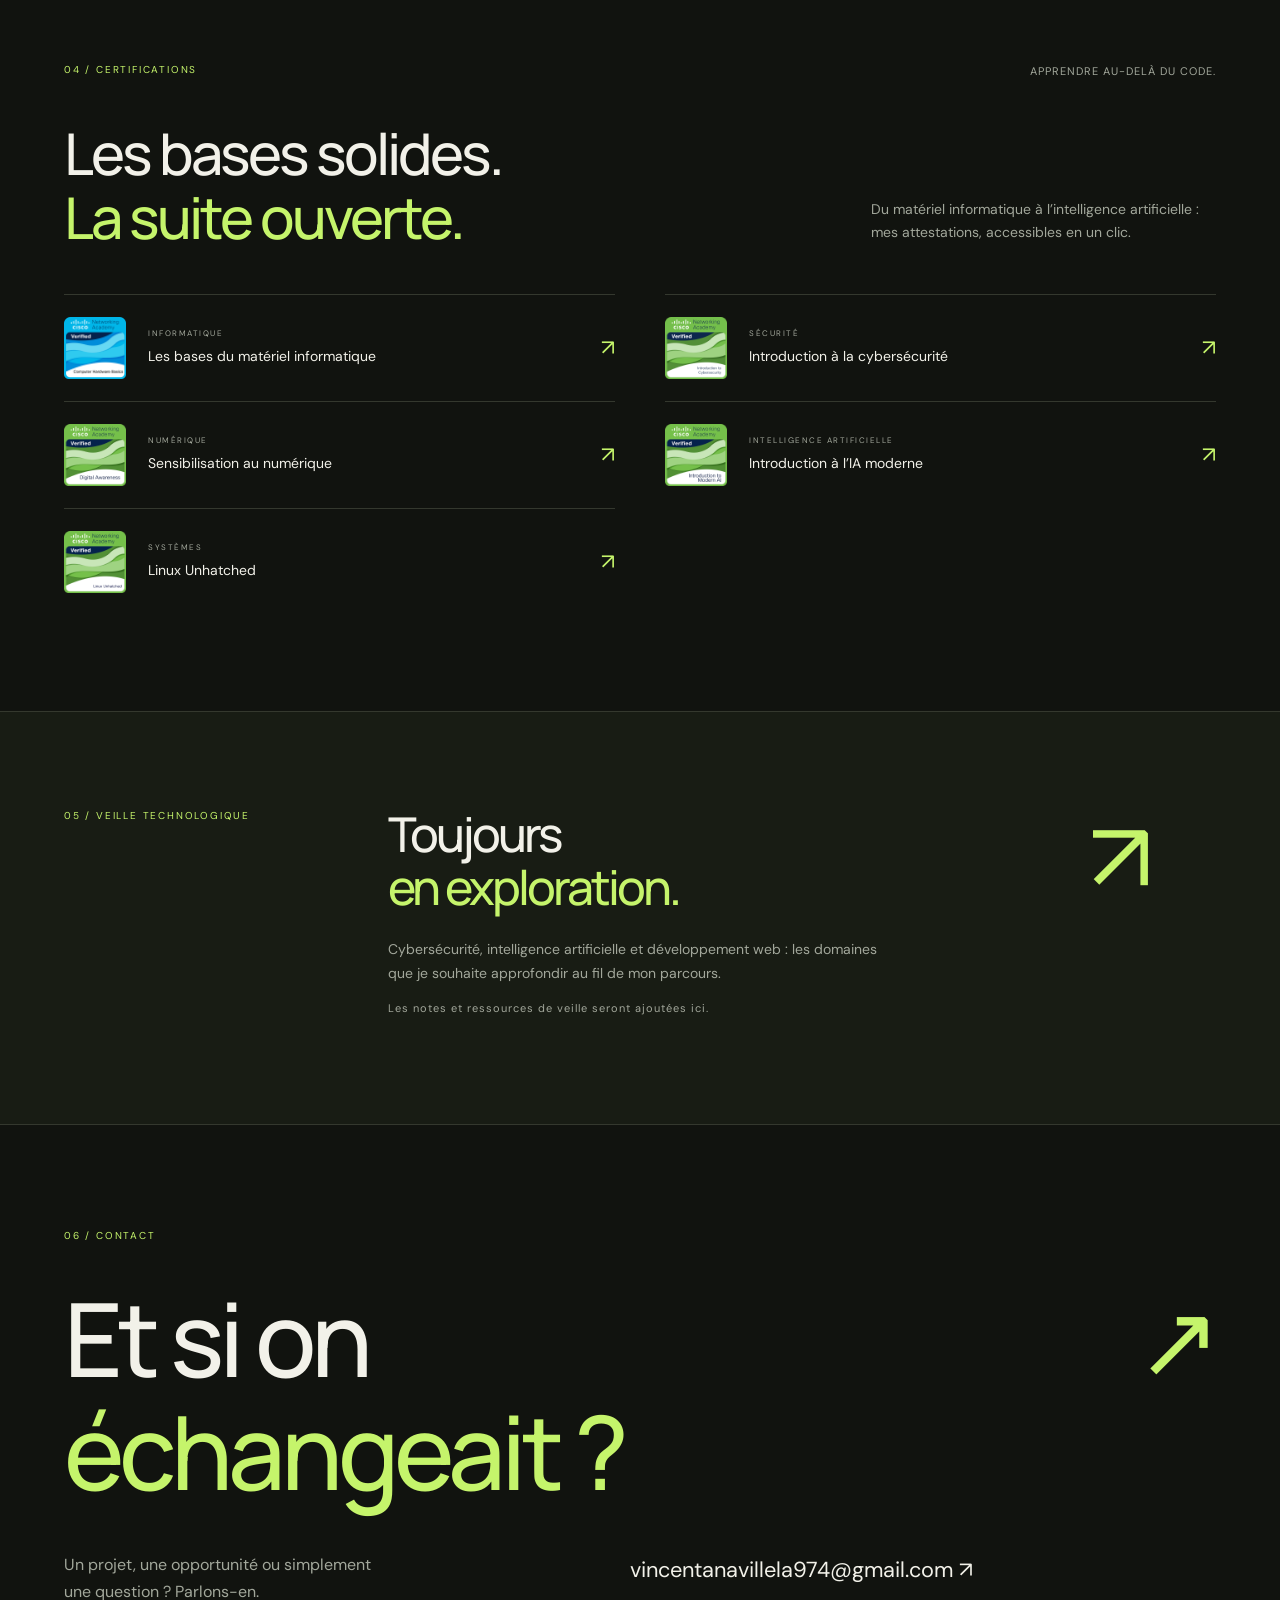
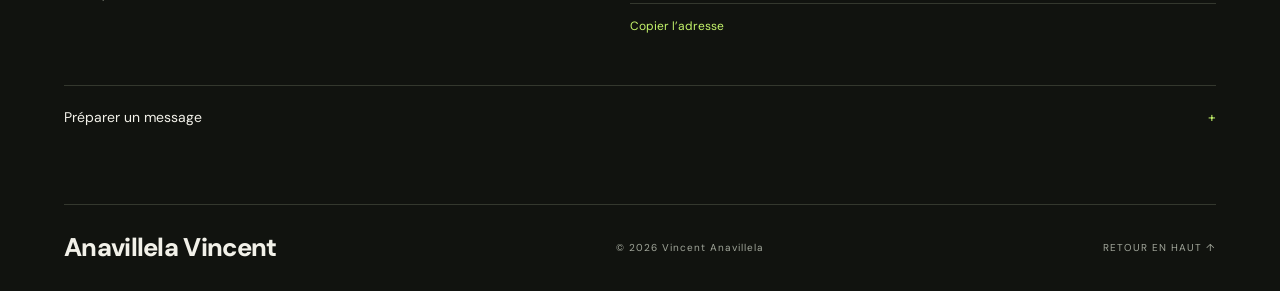
==== commit fba18e19: "Add files via upload" ====
--- a/index.html
+++ b/index.html
@@ -1,10 +1,10 @@
 <!doctype html>
 <html lang="fr"><head><meta charset="utf-8"><meta name="viewport" content="width=device-width,initial-scale=1"><meta name="description" content="Vincent Anavillela, étudiant en BTS SIO SLAM. Découvrez mes projets web, mon parcours et mes certifications."><meta name="theme-color" content="#11130f"><title>Vincent Anavillela — Développement web</title><link rel="icon" href="favicon.svg" type="image/svg+xml"><link rel="stylesheet" href="style.css"><script src="app.js" defer></script></head>
-<body><a class="skip" href="#main">Aller au contenu</a><header><a class="brand" href="index.html" aria-label="Vincent Anavillela, accueil">Anavillela Vincent</a><nav id="navigation" aria-label="Navigation principale"><a href="#projects">Projets</a><a href="#about">Profil</a><a href="#certif">Certifications</a><a href="#contact">Contact <span>↗</span></a></nav><button class="menu" aria-controls="navigation" aria-expanded="false">Menu +</button><a class="cv" href="CV-moi.pdf" target="_blank" rel="noopener">Mon CV ↗</a></header>
+<body><a class="skip" href="#main">Aller au contenu</a><header><a class="brand" href="index.html" aria-label="Vincent Anavillela, accueil">Anavillela Vincent</a><nav id="navigation" aria-label="Navigation principale"><a href="#projects">Projets</a><a href="#about">Profil</a><a href="#parcours">Parcours</a><a href="#certif">Certifications</a><a href="#contact">Contact <span>↗</span></a></nav><button class="menu" aria-controls="navigation" aria-expanded="false">Menu +</button><a class="cv" href="CV_Vincent_ANAVILELA.docx" target="_blank" rel="noopener">Mon CV ↗</a></header>
 <main id="main"><section class="hero"><div class="hero-meta"><span><i></i> ÉTUDIANT EN BTS SIO · SLAM</span><span>PORTFOLIO / VINCENT ANAVILLELA</span></div><div class="hero-grid"><div><h1>Des idées.<br>Du code.<br><em>Du concret.</em></h1><p class="intro">Je suis Vincent Anavillela.<br>J’apprends, j’expérimente et je développe des expériences pour le web.</p><a class="button" href="#projects">Explorer mes projets <span>↘</span></a></div><div class="visual" aria-hidden="true"><div class="visual-top"><span>LE CODE PREND FORME</span><span>01 / VA</span></div><div class="orbit orbit-one"></div><div class="orbit orbit-two"></div><div class="orbit orbit-three"></div><div class="code-symbol">&lt;<span>/</span>&gt;</div><span class="coordinate">22° · CONSTRUIRE · EXPLORER</span><div class="terminal"><span class="terminal-label">~/vincent/portfolio</span><p><b>const</b> ambition = <q>progresser</q>;</p><p><b>while</b> (curiosité) { créer(); }</p><span class="terminal-bottom"><i></i> apprentissage en cours<span>↗</span></span></div></div></div><div class="hero-foot"><span>DÉVELOPPEMENT WEB & APPLICATIONS</span><a href="#about">DÉCOUVRIR MON UNIVERS ↓</a></div></section>
 <div class="ticker" aria-hidden="true"><span>HTML & CSS</span><b>✳</b><span>JAVASCRIPT</span><b>✳</b><span>PHP & MYSQL</span><b>✳</b><span>PYTHON</span><b>✳</b><span>DE L’IDÉE À L’INTERFACE</span><b>✳</b></div>
-<section class="section" id="projects"><div class="section-top"><span class="eyebrow">01 / PROJETS</span><span class="subtle">LA THÉORIE, MISE EN PRATIQUE.</span></div><div class="section-title"><h2>Apprendre.<br><em>En construisant.</em></h2><p>Du site vitrine à l’application de gestion : une sélection de mes projets et des sujets qu’ils m’ont permis d’explorer.</p></div><a class="project featured" href="project-1.html"><div class="project-image"><div class="browser-bar"><i></i><i></i><i></i><span>BRABUS / SITE VITRINE</span></div><img src="assets/png/brabus-refonte.png" alt="Aperçu du site vitrine BRABUS" loading="lazy"></div><div class="project-info"><span class="eyebrow">01 — PROJET PÉDAGOGIQUE</span><h3>BRABUS</h3><p>Une vitrine automobile immersive : nouvelle direction graphique, catalogue filtrable et fiches techniques.</p><div class="tags"><span>HTML / CSS</span><span>JavaScript</span><span>PHP / MySQL</span></div><span class="project-link">Découvrir le projet <b>↗</b></span></div></a><div class="project-bottom"><a class="project todo" href="project-2.html"><div class="project-image"><img src="assets/png/mes-taches-refonte.png" alt="Nouvelle interface du projet To do list" loading="lazy"></div><div class="project-caption"><div><span class="eyebrow">02 / APPLICATION & API</span><h3>Moins d’oubli.<br>Plus d’organisation.</h3><p>To do list : une interface claire, une démonstration interactive et une API Python.</p></div><span class="round-arrow">↗</span></div></a><a class="project future" href="project-3.html"><span class="eyebrow">03 / PROJET À DOCUMENTER</span><div class="future-art" aria-hidden="true">97<span>CAR</span><b>↗</b></div><div class="project-caption"><div><h3>97CAR</h3><p>Un projet à découvrir au fil de son évolution.</p></div><span class="round-arrow">↗</span></div></a></div></section>
-<section id="about" class="section about"><div class="section-top"><span class="eyebrow">02 / PROFIL</span><span class="subtle">LA CURIOSITÉ COMME MOTEUR.</span></div><div class="about-grid"><h2>Un parcours.<br>Une envie<br><em>de créer.</em><span class="asterisk" aria-hidden="true">✳</span></h2><div><p class="large-copy">Étudiant en BTS SIO, option SLAM, je me forme à la conception et au développement d’applications.</p><p>Mon objectif : poursuivre mes études en informatique, en licence professionnelle ou générale, et mettre mes compétences au service de projets concrets.</p><p>J’aime résoudre des problèmes, comprendre comment les outils fonctionnent et progresser en construisant.</p><a class="text-link" href="CV-moi.pdf" target="_blank" rel="noopener">Consulter mon parcours complet ↗</a><div class="skills"><div><span>01 / INTERFACES</span><p>HTML · CSS · JavaScript</p></div><div><span>02 / APPLICATIONS</span><p>PHP · Python · OpenCart</p></div><div><span>03 / DONNÉES & OUTILS</span><p>MySQL · MariaDB · PostgreSQL · GitHub</p></div></div></div></div></section>
-<section id="certif" class="section"><div class="section-top"><span class="eyebrow">03 / CERTIFICATIONS</span><span class="subtle">APPRENDRE AU-DELÀ DU CODE.</span></div><div class="section-title"><h2>Les bases solides.<br><em>La suite ouverte.</em></h2><p>Du matériel informatique à l’intelligence artificielle : mes attestations, accessibles en un clic.</p></div><div class="certificates"><a href="base-info-badge.pdf" target="_blank" rel="noopener"><img src="assets/png/base-materiel-informatique.png" alt="" loading="lazy"><span><small>INFORMATIQUE</small>Les bases du matériel informatique</span><b>↗</b></a><a href="intro-cyber-badge.pdf" target="_blank" rel="noopener"><img src="assets/png/intro-cybersecurite.png" alt="" loading="lazy"><span><small>SÉCURITÉ</small>Introduction à la cybersécurité</span><b>↗</b></a><a href="sensibilisation-numerique-badge.pdf" target="_blank" rel="noopener"><img src="assets/png/sensibilisation-numerique.png" alt="" loading="lazy"><span><small>NUMÉRIQUE</small>Sensibilisation au numérique</span><b>↗</b></a><a href="intro-ia-moderne-badge.pdf" target="_blank" rel="noopener"><img src="assets/png/intro-ia-moderne.png" alt="" loading="lazy"><span><small>INTELLIGENCE ARTIFICIELLE</small>Introduction à l’IA moderne</span><b>↗</b></a><a href="linux-badge.pdf" target="_blank" rel="noopener"><img src="assets/png/linux-unhatched.png" alt="" loading="lazy"><span><small>SYSTÈMES</small>Linux Unhatched</span><b>↗</b></a></div></section>
-<section class="section watch" id="veille"><span class="eyebrow">04 / VEILLE TECHNOLOGIQUE</span><div><h2>Toujours<br><em>en exploration.</em></h2><p>Cybersécurité, intelligence artificielle et développement web : les domaines que je souhaite approfondir au fil de mon parcours.</p><p class="subtle">Les notes et ressources de veille seront ajoutées ici.</p></div><span class="watch-mark" aria-hidden="true">↗</span></section>
-<section class="section contact" id="contact"><span class="eyebrow">05 / CONTACT</span><h2>Et si on<br><em>échangeait ?</em><span aria-hidden="true">↗</span></h2><div class="contact-grid"><p>Un projet, une opportunité ou simplement une question ? Parlons-en.</p><div><a class="email" href="mailto:vincentanavillela974@gmail.com">vincentanavillela974@gmail.com ↗</a><button class="copy" type="button">Copier l’adresse</button><span id="copy-status" role="status"></span></div></div><details class="message"><summary>Préparer un message <span>+</span></summary><form id="contact-form"><label>Votre nom<input name="name" autocomplete="name" required maxlength="100"></label><label>Votre adresse e-mail<input type="email" name="email" autocomplete="email" required maxlength="200"></label><label>Votre message<textarea name="message" required rows="4" maxlength="5000"></textarea></label><button class="button" type="submit">Ouvrir mon application e-mail ↗</button><p>Le message s’ouvre dans votre application e-mail. Vous pourrez le relire avant de l’envoyer.</p></form></details></section></main><footer><a class="brand" href="#main">Anavillela Vincent</a><span>© <span id="year">2026</span> Vincent Anavillela</span><a href="#main">RETOUR EN HAUT ↑</a></footer></body></html>
+<section class="section" id="projects"><div class="section-top"><span class="eyebrow">01 / PROJETS</span><span class="subtle">LA THÉORIE, MISE EN PRATIQUE.</span></div><div class="section-title"><h2>Apprendre.<br><em>En construisant.</em></h2><p>Du site vitrine à l’application de gestion : une sélection de mes projets et des sujets qu’ils m’ont permis d’explorer.</p></div><a class="project featured" href="project-1.html"><div class="project-image"><div class="browser-bar"><i></i><i></i><i></i><span>BRABUS / SITE VITRINE</span></div><img src="assets/png/brabus-refonte.png" alt="Aperçu du site vitrine BRABUS" loading="lazy"></div><div class="project-info"><span class="eyebrow">01 — PROJET PROFESSIONNEL · 2026</span><h3>BRABUS</h3><p>Une vitrine automobile immersive : nouvelle direction graphique, catalogue filtrable et fiches techniques.</p><div class="tags"><span>HTML / CSS</span><span>JavaScript</span><span>PHP / MySQL</span></div><span class="project-link">Découvrir le projet <b>↗</b></span></div></a><div class="project-bottom"><a class="project todo" href="project-2.html"><div class="project-image"><img src="assets/png/mes-taches-refonte.png" alt="Nouvelle interface du projet To do list" loading="lazy"></div><div class="project-caption"><div><span class="eyebrow">02 / PROJET PROFESSIONNEL · 2026</span><h3>To do list</h3><p>To do list : une interface claire, une démonstration interactive et une API Python.</p></div><span class="round-arrow">↗</span></div></a><a class="project future" href="project-3.html"><span class="eyebrow">03 / PROJET SCOLAIRE · EN COURS</span><div class="future-art" aria-hidden="true">97<span>CAR</span><b>↗</b></div><div class="project-caption"><div><h3>97CAR</h3><p>Projet scolaire en cours de réalisation.</p></div><span class="round-arrow">↗</span></div></a></div></section>
+<section id="about" class="section about"><div class="section-top"><span class="eyebrow">02 / PROFIL</span><span class="subtle">LA CURIOSITÉ COMME MOTEUR.</span></div><div class="about-grid"><h2>Un parcours.<br>Une envie<br><em>de créer.</em><span class="asterisk" aria-hidden="true">✳</span></h2><div><p class="large-copy">Étudiant en BTS SIO, option SLAM, je me forme à la conception et au développement d’applications.</p><p>Mon objectif : poursuivre mes études en informatique, en licence professionnelle ou générale, et mettre mes compétences au service de projets concrets.</p><p>J’aime résoudre des problèmes, comprendre comment les outils fonctionnent et progresser en construisant.</p><a class="text-link" href="CV_Vincent_ANAVILELA.docx" target="_blank" rel="noopener">Consulter mon parcours complet ↗</a><div class="internship"><span class="eyebrow">RECHERCHE DE STAGE · 2E ANNÉE</span><h3>Du 25 janvier au 7 mars 2027</h3><p>Je recherche un stage de six semaines en développement informatique dans le cadre de mon BTS SIO, option SLAM.</p><a class="text-link" href="#contact">Me contacter pour un stage ↗</a></div><div class="skills"><div><span>01 / INTERFACES</span><p>HTML · CSS · JavaScript</p></div><div><span>02 / APPLICATIONS</span><p>PHP · Python · OpenCart</p></div><div><span>03 / DONNÉES & OUTILS</span><p>MySQL · MariaDB · PostgreSQL · GitHub</p></div></div></div></div></section>
+<section id="parcours" class="section journey"><div class="section-top"><span class="eyebrow">03 / PARCOURS</span><span class="subtle">FORMATION & EXPÉRIENCE</span></div><div class="section-title"><h2>Me former.<br><em>Mettre en pratique.</em></h2><p>Mon parcours scolaire et ma première expérience professionnelle en développement web.</p></div><ol class="timeline"><li><span class="timeline-date">AOÛT 2025 — JUILLET 2027 PRÉVU</span><h3>BTS SIO · option SLAM</h3><p>Lycée Nelson Mandela · Saint-Benoît</p><p>Services informatiques aux organisations, option Solutions logicielles et applications métiers.</p></li><li><span class="timeline-date">MAI — JUIN 2026</span><h3>Stage en développement web</h3><p>CIREST · Saint-Benoît</p><p>Développement avec HTML, CSS, JavaScript et PHP ; utilisation d’API, de Git et de GitHub.</p></li><li><span class="timeline-date">AOÛT 2022 — JUILLET 2025</span><h3>Baccalauréat général</h3><p>Lycée Jean-Claude Fruteau · Saint-Benoît</p><p>Spécialités Numérique et sciences informatiques (NSI) et Sciences économiques et sociales (SES).</p></li></ol><div class="journey-certifications"><span class="eyebrow">CERTIFICATIONS</span><p><strong>PIX · 2024–2025</strong><br><strong>Cisco · 2025–2026</strong></p><a class="text-link" href="#certif">Voir les attestations disponibles ↗</a></div></section><section id="certif" class="section"><div class="section-top"><span class="eyebrow">04 / CERTIFICATIONS</span><span class="subtle">APPRENDRE AU-DELÀ DU CODE.</span></div><div class="section-title"><h2>Les bases solides.<br><em>La suite ouverte.</em></h2><p>Du matériel informatique à l’intelligence artificielle : mes attestations, accessibles en un clic.</p></div><div class="certificates"><a href="base-info-badge.pdf" target="_blank" rel="noopener"><img src="assets/png/base-materiel-informatique.png" alt="" loading="lazy"><span><small>INFORMATIQUE</small>Les bases du matériel informatique</span><b>↗</b></a><a href="intro-cyber-badge.pdf" target="_blank" rel="noopener"><img src="assets/png/intro-cybersecurite.png" alt="" loading="lazy"><span><small>SÉCURITÉ</small>Introduction à la cybersécurité</span><b>↗</b></a><a href="sensibilisation-numerique-badge.pdf" target="_blank" rel="noopener"><img src="assets/png/sensibilisation-numerique.png" alt="" loading="lazy"><span><small>NUMÉRIQUE</small>Sensibilisation au numérique</span><b>↗</b></a><a href="intro-ia-moderne-badge.pdf" target="_blank" rel="noopener"><img src="assets/png/intro-ia-moderne.png" alt="" loading="lazy"><span><small>INTELLIGENCE ARTIFICIELLE</small>Introduction à l’IA moderne</span><b>↗</b></a><a href="linux-badge.pdf" target="_blank" rel="noopener"><img src="assets/png/linux-unhatched.png" alt="" loading="lazy"><span><small>SYSTÈMES</small>Linux Unhatched</span><b>↗</b></a></div></section>
+<section class="section watch" id="veille"><span class="eyebrow">05 / VEILLE TECHNOLOGIQUE</span><div><h2>Toujours<br><em>en exploration.</em></h2><p>Cybersécurité, intelligence artificielle et développement web : les domaines que je souhaite approfondir au fil de mon parcours.</p><p class="subtle">Les notes et ressources de veille seront ajoutées ici.</p></div><span class="watch-mark" aria-hidden="true">↗</span></section>
+<section class="section contact" id="contact"><span class="eyebrow">06 / CONTACT</span><h2>Et si on<br><em>échangeait ?</em><span aria-hidden="true">↗</span></h2><div class="contact-grid"><p>Un projet, une opportunité ou simplement une question ? Parlons-en.</p><div><a class="email" href="mailto:vincentanavillela974@gmail.com">vincentanavillela974@gmail.com ↗</a><button class="copy" type="button">Copier l’adresse</button><span id="copy-status" role="status"></span></div></div><details class="message"><summary>Préparer un message <span>+</span></summary><form id="contact-form"><label>Votre nom<input name="name" autocomplete="name" required maxlength="100"></label><label>Votre adresse e-mail<input type="email" name="email" autocomplete="email" required maxlength="200"></label><label>Votre message<textarea name="message" required rows="4" maxlength="5000"></textarea></label><button class="button" type="submit">Ouvrir mon application e-mail ↗</button><p>Le message s’ouvre dans votre application e-mail. Vous pourrez le relire avant de l’envoyer.</p></form></details></section></main><footer><a class="brand" href="#main">Anavillela Vincent</a><span>© <span id="year">2026</span> Vincent Anavillela</span><a href="#main">RETOUR EN HAUT ↑</a></footer></body></html>
--- a/style.css
+++ b/style.css
@@ -1,8 +1,11 @@
-@import url('https://fonts.googleapis.com/css2?family=DM+Sans:wght@400;500;600;700&family=Manrope:wght@400;500;600;700;800&display=swap');
-:root{--bg:#11130f;--panel:#1b1e18;--ink:#f2f1e9;--muted:#a2a79b;--green:#c5f46b;--line:#34382e}*{box-sizing:border-box}html{scroll-behavior:smooth;scroll-padding-top:90px}body{margin:0;background:var(--bg);color:var(--ink);font-family:'DM Sans',Arial,sans-serif;font-size:16px;line-height:1.65}a{color:inherit;text-decoration:none}button,input,textarea{font:inherit}button,a,input,textarea,summary{-webkit-tap-highlight-color:transparent}a:focus-visible,button:focus-visible,summary:focus-visible,input:focus-visible,textarea:focus-visible{outline:2px solid var(--green);outline-offset:6px}button{cursor:pointer}::selection{background:var(--green);color:var(--bg)}header{height:96px;margin:0 5%;display:flex;align-items:center;justify-content:space-between;border-bottom:1px solid var(--line);gap:30px}.brand{font-size:44px;font-weight:800;letter-spacing:-5px;line-height:1}.brand span{font-size:12px;letter-spacing:0;vertical-align:top;margin-left:6px}nav{display:flex;gap:36px;font-size:14px}nav a:hover,.text-link:hover{color:var(--green)}nav span{color:var(--green)}.cv{border:1px solid var(--line);padding:10px 19px;border-radius:100px;font-size:13px}.cv:hover{background:var(--green);color:var(--bg)}.menu{display:none}.skip{position:absolute;left:20px;top:-100px;background:var(--green);color:var(--bg);padding:12px;z-index:10}.skip:focus{top:12px}.hero{padding:30px 5% 0;max-width:1700px;margin:auto}.hero-meta,.hero-foot,.section-top{display:flex;justify-content:space-between;gap:20px;font-size:10px;letter-spacing:1.8px}.hero-meta{color:var(--muted)}i{display:inline-block;width:7px;height:7px;background:var(--green);border-radius:50%;margin-right:10px}.hero-grid{display:grid;grid-template-columns:1.15fr 1fr;gap:5%;align-items:center;padding:58px 0 66px}h1,h2,h3,p{margin-top:0}h1,h2,h3{font-family:'Manrope',Arial,sans-serif}h1{font-size:clamp(64px,7.7vw,118px);line-height:1.02;letter-spacing:-7px;font-weight:600;margin-bottom:30px}em{font-style:normal;color:var(--green)}.intro{color:#b3b7ac;font-size:17px;max-width:400px;margin-bottom:30px}.button{display:inline-flex;align-items:center;gap:45px;background:var(--green);color:var(--bg);padding:15px 22px;border:0;border-radius:4px;font-size:14px;font-weight:700;transition:transform .2s}.button:hover{transform:translateY(-3px)}.button span{font-size:24px;line-height:1}.visual{position:relative;aspect-ratio:1/1.05;background:radial-gradient(ellipse at 50% 45%,#303b23 0,transparent 65%),linear-gradient(135deg,#22271d,#161a13);border:1px solid #414b34;border-radius:6px;overflow:hidden;perspective:650px}.visual:before{content:'';position:absolute;inset:0;background-image:linear-gradient(#c5f46b09 1px,transparent 1px),linear-gradient(90deg,#c5f46b09 1px,transparent 1px);background-size:32px 32px;mask-image:linear-gradient(black,transparent)}.visual-top{position:absolute;top:23px;left:23px;right:23px;display:flex;justify-content:space-between;font-size:9px;letter-spacing:2px;color:#b5c19f}.orbit{position:absolute;left:13%;top:15%;width:74%;height:62%;border:1px solid #b6e87770;border-radius:50%;transform:rotate(-35deg);box-shadow:0 0 20px #c5f46b09}.orbit-two{transform:rotate(55deg) scaleX(.55);border-color:#d0f99e}.orbit-three{transform:rotate(-35deg) scaleX(.5);border-color:#6e8c45}.code-symbol{position:absolute;top:22%;left:15%;width:70%;text-align:center;font-family:monospace;font-size:clamp(80px,11vw,170px);font-weight:700;color:var(--green);letter-spacing:-17px;transform:rotate(-12deg);text-shadow:7px 7px 0 #455a2d,14px 14px 0 #26341b;animation:float 7s ease-in-out infinite}.code-symbol span{color:#edfdd6}.coordinate{position:absolute;top:70%;right:7%;font-size:8px;letter-spacing:2px;color:#879975}.terminal{position:absolute;bottom:6%;left:6%;width:88%;border:1px solid #536540;background:#10170ee6;border-radius:5px;padding:17px 20px;transform:rotate(-3deg);font-family:monospace;font-size:12px;box-shadow:0 20px 30px #0003}.terminal-label{font-size:9px;color:#7e936c}.terminal p{margin:9px 0;color:#e1e8d9}.terminal b{color:#b6dbe8;font-weight:400}.terminal q{color:var(--green)}.terminal-bottom{display:flex;align-items:center;font-size:9px;color:#93ac7f;border-top:1px solid #34462b;padding-top:10px}.terminal-bottom span{margin-left:auto}.hero-foot{border-top:1px solid var(--line);padding:24px 0;color:var(--muted)}.ticker{display:flex;justify-content:space-around;gap:22px;padding:20px 3%;background:var(--green);color:#17200d;font-size:12px;font-weight:700;letter-spacing:1.2px;overflow:hidden;white-space:nowrap}.ticker b{font-size:20px;line-height:1}.section{max-width:1700px;margin:auto;padding:96px 5%;scroll-margin-top:24px}.section-top{margin-bottom:42px}.eyebrow{font-size:10px;letter-spacing:1.8px;color:var(--green)}.subtle{color:var(--muted);font-size:11px;letter-spacing:1px}.section-title{display:flex;align-items:flex-end;justify-content:space-between;gap:40px;margin-bottom:45px}h2{font-size:clamp(40px,4.5vw,70px);line-height:1.1;font-weight:500;letter-spacing:-3px;margin-bottom:0}.section-title>p{max-width:345px;color:var(--muted);font-size:14px;margin:0 0 5px}.project{display:block;border:1px solid var(--line);border-radius:7px;overflow:hidden;transition:border-color .3s,transform .3s}.project:hover{border-color:#819a5d;transform:translateY(-4px)}.featured{display:grid;grid-template-columns:1.6fr 1fr;background:var(--panel)}.project-image{background:#282e22;padding:36px;overflow:hidden}.project-image img{display:block;width:100%;height:auto;border-radius:3px}.featured .project-image{display:flex;flex-direction:column;justify-content:center;padding:38px}.browser-bar{display:flex;align-items:center;background:#151812;padding:10px;border-radius:4px 4px 0 0}.browser-bar i{width:5px;height:5px;margin-right:5px;background:#59614f}.browser-bar span{margin:auto;font-size:8px;letter-spacing:1px;color:#a1ac93}.project-info{padding:45px;display:flex;flex-direction:column;justify-content:center}h3{font-size:31px;line-height:1.2;letter-spacing:-1px;font-weight:500;margin-bottom:17px}.project-info h3{font-size:50px;margin:20px 0}.project p{font-size:14px;color:var(--muted)}.tags{display:flex;flex-wrap:wrap;gap:8px}.tags span{border:1px solid #454c3a;border-radius:100px;padding:4px 10px;font-size:10px;color:#c3cbb6}.project-link{display:flex;justify-content:space-between;margin-top:38px;font-size:13px}.project-link b{color:var(--green);font-size:25px;font-weight:400}.project-bottom{display:grid;grid-template-columns:1fr 1fr;gap:25px;margin-top:25px}.todo .project-image{height:285px;padding:35px 45px;background:#d2d7c5}.todo .project-image img{height:100%;object-fit:contain}.project-caption{padding:30px;display:flex;align-items:center;justify-content:space-between;gap:20px}.project-caption .eyebrow{display:block;margin-bottom:15px}.project-caption p{margin-bottom:0}.round-arrow{border:1px solid var(--line);border-radius:50%;width:45px;height:45px;display:grid;place-items:center;font-size:24px;flex-shrink:0;color:var(--green)}.future{background:#20251b}.future>.eyebrow{display:block;padding:25px 30px}.future-art{height:234px;font-size:110px;letter-spacing:-9px;display:flex;align-items:center;justify-content:center;color:#b3c799;font-weight:700;position:relative}.future-art span{font-size:35px;letter-spacing:-2px;align-self:center;writing-mode:vertical-rl}.future-art b{position:absolute;right:45px;top:20px;color:#4f603b;font-size:70px}.about{background:#e9e9df;color:#20251a;max-width:none}.about .eyebrow{color:#535e41}.about .subtle{color:#666e5e}.about-grid{display:grid;grid-template-columns:1fr 1fr;gap:10%}.about h2 em{color:#6e814e}.asterisk{display:block;color:#849562;font-size:130px;line-height:1.3;margin-top:30px}.about p{color:#5c6355;font-size:15px}.about .large-copy{font-size:25px;color:#252d1b;line-height:1.6}.text-link{display:inline-block;border-bottom:1px solid #8b947d;padding-bottom:5px;font-size:13px;margin-top:15px}.skills{margin-top:38px}.skills div{padding:16px 0;border-top:1px solid #c5cbbb}.skills span{font-size:9px;letter-spacing:1.5px;color:#6c775d}.skills p{margin:6px 0 0;color:#28311f}.certificates{display:grid;grid-template-columns:1fr 1fr;column-gap:50px}.certificates a{display:flex;gap:22px;align-items:center;padding:22px 0;border-top:1px solid var(--line)}.certificates img{width:62px;height:62px;object-fit:contain}.certificates small{display:block;color:var(--muted);font-size:8px;letter-spacing:1.5px;margin-bottom:5px}.certificates span{font-size:14px}.certificates b{margin-left:auto;font-size:22px;font-weight:400;color:var(--green)}.certificates a:hover span{color:var(--green)}.watch{border-top:1px solid var(--line);border-bottom:1px solid var(--line);display:grid;grid-template-columns:.7fr 1.6fr .3fr;gap:30px;background:#181c14}.watch h2{font-size:48px;margin-bottom:25px}.watch p{max-width:500px;color:var(--muted);font-size:14px}.watch .subtle{font-size:11px}.watch-mark{font-size:100px;color:var(--green);line-height:1}.contact{padding-bottom:75px}.contact h2{font-size:clamp(60px,8vw,120px);margin:35px 0 45px;position:relative;letter-spacing:-5px}.contact h2>span{position:absolute;right:0;top:0;color:var(--green)}.contact-grid{display:grid;grid-template-columns:1fr 1.3fr;gap:10%}.contact-grid>p{max-width:310px;color:var(--muted)}.email{font-size:clamp(14px,1.7vw,26px);border-bottom:1px solid var(--line);padding-bottom:15px;display:block;overflow-wrap:anywhere}.copy{background:none;border:0;color:var(--green);padding:13px 0;font-size:12px}.copy:hover{text-decoration:underline}#copy-status{font-size:12px;margin-left:15px;color:var(--muted)}.message{margin-top:35px;border-top:1px solid var(--line);padding-top:20px}.message summary{cursor:pointer;font-size:14px;list-style:none}.message summary span{float:right;color:var(--green)}form{max-width:650px;margin:30px 0}label{display:block;color:var(--muted);font-size:12px;margin-bottom:18px}input,textarea{display:block;width:100%;background:var(--panel);border:1px solid var(--line);color:var(--ink);border-radius:4px;margin-top:8px;padding:12px}form p{font-size:12px;color:var(--muted);margin-top:14px}footer{border-top:1px solid var(--line);margin:0 5%;padding:28px 0;display:flex;align-items:center;justify-content:space-between;gap:20px}footer>span,footer>a:last-child{font-size:10px;letter-spacing:1px;color:var(--muted)}.reveal{opacity:0;transform:translateY(20px);transition:opacity .7s,transform .7s}.visible{opacity:1;transform:none}.case-main{max-width:1150px;margin:auto;padding:65px 5%}.case-main h1{font-size:80px;margin-top:30px}.case-main .lead{color:var(--muted);max-width:700px;font-size:20px}.case-image{width:100%;margin:35px 0;border-radius:8px}.case-body{display:grid;grid-template-columns:1.5fr 1fr;gap:65px;margin:25px 0 70px}.case-body h2{font-size:28px;letter-spacing:-1px;margin-bottom:20px}.case-body p{color:var(--muted)}.case-body .tags{margin-bottom:30px}.back{font-size:12px;color:var(--muted)}.case-note{padding:20px;border:1px solid var(--line);color:var(--muted);font-size:14px;border-radius:6px}.case-main .future-art{background:var(--panel);border-radius:8px;height:350px;margin:40px 0}@keyframes float{50%{transform:translateY(-10px) rotate(-8deg)}}
-@media(min-width:1700px){header,footer{max-width:1530px;margin:auto}}@media(max-width:900px){nav{gap:20px}h1{letter-spacing:-4px}.hero-grid{gap:30px}.project-info{padding:25px}.project-info h3{font-size:36px}.project-image,.featured .project-image{padding:20px}.section{padding-top:70px;padding-bottom:70px}.watch{grid-template-columns:1fr 2fr}.watch-mark{display:none}.contact-grid{gap:30px}.terminal{font-size:10px;padding:12px}.coordinate{display:none}.visual-top{font-size:7px}.certificates{column-gap:25px}.case-body{gap:30px}}
-@media(max-width:650px){header{height:78px;gap:15px}.brand{font-size:38px}.cv{font-size:11px;padding:8px 12px;margin-left:auto}.menu{display:block;background:none;color:var(--ink);border:0;font-size:12px;order:3}nav{display:none;position:absolute;top:78px;left:0;right:0;z-index:5;background:#1b2117;padding:25px 5%;border-bottom:1px solid var(--line)}nav.open{display:flex;flex-direction:column;gap:22px}.hero-meta>span:last-child{display:none}.hero{padding-top:24px}.hero-grid{grid-template-columns:1fr;padding:40px 0 30px;gap:45px}h1{font-size:70px;letter-spacing:-4px}.intro{font-size:15px}.visual{max-width:450px;width:100%;aspect-ratio:1.15;justify-self:center}.code-symbol{font-size:125px;top:15%}.orbit{top:6%;height:70%}.terminal{font-size:11px}.visual-top{font-size:8px;top:15px}.hero-foot{font-size:8px;letter-spacing:.5px}.hero-foot span{max-width:140px}.ticker{justify-content:flex-start;font-size:10px;padding:15px 20px;gap:22px}.section-top{margin-bottom:30px}.section-top .subtle{display:none}.section{padding:58px 5%}h2{font-size:43px;letter-spacing:-2px}.section-title{display:block}.section-title>p{margin-top:25px}.featured,.project-bottom,.about-grid,.certificates,.contact-grid,.case-body{grid-template-columns:1fr}.project-info{padding:28px}.project-info h3{margin:15px 0}.project-link{margin-top:25px}.project-bottom{gap:20px;margin-top:20px}.todo .project-image{height:235px;padding:25px}.project-caption{padding:25px}h3{font-size:27px}.future-art{height:200px}.about-grid{gap:30px}.asterisk{display:none}.about .large-copy{font-size:22px}.watch{display:block}.watch>div{margin-top:25px}.watch h2{font-size:40px}.contact h2{font-size:63px;letter-spacing:-3px}.contact h2>span{font-size:50px}.contact-grid{gap:15px}.email{font-size:16px}footer{flex-wrap:wrap}footer>span{font-size:9px}footer>a:last-child{font-size:8px}.case-main h1{font-size:54px;letter-spacing:-3px}.case-main .lead{font-size:17px}.case-body{gap:30px}}
-@media(prefers-reduced-motion:reduce){html{scroll-behavior:auto}*,*:before,*:after{animation:none!important;transition:none!important}.reveal{opacity:1;transform:none}}
-
-/* Full name in the portfolio header and footer. */
+@import url('https://fonts.googleapis.com/css2?family=DM+Sans:wght@400;500;600;700&family=Manrope:wght@400;500;600;700;800&display=swap');
+:root{--bg:#11130f;--panel:#1b1e18;--ink:#f2f1e9;--muted:#a2a79b;--green:#c5f46b;--line:#34382e}*{box-sizing:border-box}html{scroll-behavior:smooth;scroll-padding-top:90px}body{margin:0;background:var(--bg);color:var(--ink);font-family:'DM Sans',Arial,sans-serif;font-size:16px;line-height:1.65}a{color:inherit;text-decoration:none}button,input,textarea{font:inherit}button,a,input,textarea,summary{-webkit-tap-highlight-color:transparent}a:focus-visible,button:focus-visible,summary:focus-visible,input:focus-visible,textarea:focus-visible{outline:2px solid var(--green);outline-offset:6px}button{cursor:pointer}::selection{background:var(--green);color:var(--bg)}header{height:96px;margin:0 5%;display:flex;align-items:center;justify-content:space-between;border-bottom:1px solid var(--line);gap:30px}.brand{font-size:44px;font-weight:800;letter-spacing:-5px;line-height:1}.brand span{font-size:12px;letter-spacing:0;vertical-align:top;margin-left:6px}nav{display:flex;gap:36px;font-size:14px}nav a:hover,.text-link:hover{color:var(--green)}nav span{color:var(--green)}.cv{border:1px solid var(--line);padding:10px 19px;border-radius:100px;font-size:13px}.cv:hover{background:var(--green);color:var(--bg)}.menu{display:none}.skip{position:absolute;left:20px;top:-100px;background:var(--green);color:var(--bg);padding:12px;z-index:10}.skip:focus{top:12px}.hero{padding:30px 5% 0;max-width:1700px;margin:auto}.hero-meta,.hero-foot,.section-top{display:flex;justify-content:space-between;gap:20px;font-size:10px;letter-spacing:1.8px}.hero-meta{color:var(--muted)}i{display:inline-block;width:7px;height:7px;background:var(--green);border-radius:50%;margin-right:10px}.hero-grid{display:grid;grid-template-columns:1.15fr 1fr;gap:5%;align-items:center;padding:58px 0 66px}h1,h2,h3,p{margin-top:0}h1,h2,h3{font-family:'Manrope',Arial,sans-serif}h1{font-size:clamp(64px,7.7vw,118px);line-height:1.02;letter-spacing:-7px;font-weight:600;margin-bottom:30px}em{font-style:normal;color:var(--green)}.intro{color:#b3b7ac;font-size:17px;max-width:400px;margin-bottom:30px}.button{display:inline-flex;align-items:center;gap:45px;background:var(--green);color:var(--bg);padding:15px 22px;border:0;border-radius:4px;font-size:14px;font-weight:700;transition:transform .2s}.button:hover{transform:translateY(-3px)}.button span{font-size:24px;line-height:1}.visual{position:relative;aspect-ratio:1/1.05;background:radial-gradient(ellipse at 50% 45%,#303b23 0,transparent 65%),linear-gradient(135deg,#22271d,#161a13);border:1px solid #414b34;border-radius:6px;overflow:hidden;perspective:650px}.visual:before{content:'';position:absolute;inset:0;background-image:linear-gradient(#c5f46b09 1px,transparent 1px),linear-gradient(90deg,#c5f46b09 1px,transparent 1px);background-size:32px 32px;mask-image:linear-gradient(black,transparent)}.visual-top{position:absolute;top:23px;left:23px;right:23px;display:flex;justify-content:space-between;font-size:9px;letter-spacing:2px;color:#b5c19f}.orbit{position:absolute;left:13%;top:15%;width:74%;height:62%;border:1px solid #b6e87770;border-radius:50%;transform:rotate(-35deg);box-shadow:0 0 20px #c5f46b09}.orbit-two{transform:rotate(55deg) scaleX(.55);border-color:#d0f99e}.orbit-three{transform:rotate(-35deg) scaleX(.5);border-color:#6e8c45}.code-symbol{position:absolute;top:22%;left:15%;width:70%;text-align:center;font-family:monospace;font-size:clamp(80px,11vw,170px);font-weight:700;color:var(--green);letter-spacing:-17px;transform:rotate(-12deg);text-shadow:7px 7px 0 #455a2d,14px 14px 0 #26341b;animation:float 7s ease-in-out infinite}.code-symbol span{color:#edfdd6}.coordinate{position:absolute;top:70%;right:7%;font-size:8px;letter-spacing:2px;color:#879975}.terminal{position:absolute;bottom:6%;left:6%;width:88%;border:1px solid #536540;background:#10170ee6;border-radius:5px;padding:17px 20px;transform:rotate(-3deg);font-family:monospace;font-size:12px;box-shadow:0 20px 30px #0003}.terminal-label{font-size:9px;color:#7e936c}.terminal p{margin:9px 0;color:#e1e8d9}.terminal b{color:#b6dbe8;font-weight:400}.terminal q{color:var(--green)}.terminal-bottom{display:flex;align-items:center;font-size:9px;color:#93ac7f;border-top:1px solid #34462b;padding-top:10px}.terminal-bottom span{margin-left:auto}.hero-foot{border-top:1px solid var(--line);padding:24px 0;color:var(--muted)}.ticker{display:flex;justify-content:space-around;gap:22px;padding:20px 3%;background:var(--green);color:#17200d;font-size:12px;font-weight:700;letter-spacing:1.2px;overflow:hidden;white-space:nowrap}.ticker b{font-size:20px;line-height:1}.section{max-width:1700px;margin:auto;padding:96px 5%;scroll-margin-top:24px}.section-top{margin-bottom:42px}.eyebrow{font-size:10px;letter-spacing:1.8px;color:var(--green)}.subtle{color:var(--muted);font-size:11px;letter-spacing:1px}.section-title{display:flex;align-items:flex-end;justify-content:space-between;gap:40px;margin-bottom:45px}h2{font-size:clamp(40px,4.5vw,70px);line-height:1.1;font-weight:500;letter-spacing:-3px;margin-bottom:0}.section-title>p{max-width:345px;color:var(--muted);font-size:14px;margin:0 0 5px}.project{display:block;border:1px solid var(--line);border-radius:7px;overflow:hidden;transition:border-color .3s,transform .3s}.project:hover{border-color:#819a5d;transform:translateY(-4px)}.featured{display:grid;grid-template-columns:1.6fr 1fr;background:var(--panel)}.project-image{background:#282e22;padding:36px;overflow:hidden}.project-image img{display:block;width:100%;height:auto;border-radius:3px}.featured .project-image{display:flex;flex-direction:column;justify-content:center;padding:38px}.browser-bar{display:flex;align-items:center;background:#151812;padding:10px;border-radius:4px 4px 0 0}.browser-bar i{width:5px;height:5px;margin-right:5px;background:#59614f}.browser-bar span{margin:auto;font-size:8px;letter-spacing:1px;color:#a1ac93}.project-info{padding:45px;display:flex;flex-direction:column;justify-content:center}h3{font-size:31px;line-height:1.2;letter-spacing:-1px;font-weight:500;margin-bottom:17px}.project-info h3{font-size:50px;margin:20px 0}.project p{font-size:14px;color:var(--muted)}.tags{display:flex;flex-wrap:wrap;gap:8px}.tags span{border:1px solid #454c3a;border-radius:100px;padding:4px 10px;font-size:10px;color:#c3cbb6}.project-link{display:flex;justify-content:space-between;margin-top:38px;font-size:13px}.project-link b{color:var(--green);font-size:25px;font-weight:400}.project-bottom{display:grid;grid-template-columns:1fr 1fr;gap:25px;margin-top:25px}.todo .project-image{height:285px;padding:35px 45px;background:#d2d7c5}.todo .project-image img{height:100%;object-fit:contain}.project-caption{padding:30px;display:flex;align-items:center;justify-content:space-between;gap:20px}.project-caption .eyebrow{display:block;margin-bottom:15px}.project-caption p{margin-bottom:0}.round-arrow{border:1px solid var(--line);border-radius:50%;width:45px;height:45px;display:grid;place-items:center;font-size:24px;flex-shrink:0;color:var(--green)}.future{background:#20251b}.future>.eyebrow{display:block;padding:25px 30px}.future-art{height:234px;font-size:110px;letter-spacing:-9px;display:flex;align-items:center;justify-content:center;color:#b3c799;font-weight:700;position:relative}.future-art span{font-size:35px;letter-spacing:-2px;align-self:center;writing-mode:vertical-rl}.future-art b{position:absolute;right:45px;top:20px;color:#4f603b;font-size:70px}.about{background:#e9e9df;color:#20251a;max-width:none}.about .eyebrow{color:#535e41}.about .subtle{color:#666e5e}.about-grid{display:grid;grid-template-columns:1fr 1fr;gap:10%}.about h2 em{color:#6e814e}.asterisk{display:block;color:#849562;font-size:130px;line-height:1.3;margin-top:30px}.about p{color:#5c6355;font-size:15px}.about .large-copy{font-size:25px;color:#252d1b;line-height:1.6}.text-link{display:inline-block;border-bottom:1px solid #8b947d;padding-bottom:5px;font-size:13px;margin-top:15px}.skills{margin-top:38px}.skills div{padding:16px 0;border-top:1px solid #c5cbbb}.skills span{font-size:9px;letter-spacing:1.5px;color:#6c775d}.skills p{margin:6px 0 0;color:#28311f}.certificates{display:grid;grid-template-columns:1fr 1fr;column-gap:50px}.certificates a{display:flex;gap:22px;align-items:center;padding:22px 0;border-top:1px solid var(--line)}.certificates img{width:62px;height:62px;object-fit:contain}.certificates small{display:block;color:var(--muted);font-size:8px;letter-spacing:1.5px;margin-bottom:5px}.certificates span{font-size:14px}.certificates b{margin-left:auto;font-size:22px;font-weight:400;color:var(--green)}.certificates a:hover span{color:var(--green)}.watch{border-top:1px solid var(--line);border-bottom:1px solid var(--line);display:grid;grid-template-columns:.7fr 1.6fr .3fr;gap:30px;background:#181c14}.watch h2{font-size:48px;margin-bottom:25px}.watch p{max-width:500px;color:var(--muted);font-size:14px}.watch .subtle{font-size:11px}.watch-mark{font-size:100px;color:var(--green);line-height:1}.contact{padding-bottom:75px}.contact h2{font-size:clamp(60px,8vw,120px);margin:35px 0 45px;position:relative;letter-spacing:-5px}.contact h2>span{position:absolute;right:0;top:0;color:var(--green)}.contact-grid{display:grid;grid-template-columns:1fr 1.3fr;gap:10%}.contact-grid>p{max-width:310px;color:var(--muted)}.email{font-size:clamp(14px,1.7vw,26px);border-bottom:1px solid var(--line);padding-bottom:15px;display:block;overflow-wrap:anywhere}.copy{background:none;border:0;color:var(--green);padding:13px 0;font-size:12px}.copy:hover{text-decoration:underline}#copy-status{font-size:12px;margin-left:15px;color:var(--muted)}.message{margin-top:35px;border-top:1px solid var(--line);padding-top:20px}.message summary{cursor:pointer;font-size:14px;list-style:none}.message summary span{float:right;color:var(--green)}form{max-width:650px;margin:30px 0}label{display:block;color:var(--muted);font-size:12px;margin-bottom:18px}input,textarea{display:block;width:100%;background:var(--panel);border:1px solid var(--line);color:var(--ink);border-radius:4px;margin-top:8px;padding:12px}form p{font-size:12px;color:var(--muted);margin-top:14px}footer{border-top:1px solid var(--line);margin:0 5%;padding:28px 0;display:flex;align-items:center;justify-content:space-between;gap:20px}footer>span,footer>a:last-child{font-size:10px;letter-spacing:1px;color:var(--muted)}.reveal{opacity:0;transform:translateY(20px);transition:opacity .7s,transform .7s}.visible{opacity:1;transform:none}.case-main{max-width:1150px;margin:auto;padding:65px 5%}.case-main h1{font-size:80px;margin-top:30px}.case-main .lead{color:var(--muted);max-width:700px;font-size:20px}.case-image{width:100%;margin:35px 0;border-radius:8px}.case-body{display:grid;grid-template-columns:1.5fr 1fr;gap:65px;margin:25px 0 70px}.case-body h2{font-size:28px;letter-spacing:-1px;margin-bottom:20px}.case-body p{color:var(--muted)}.case-body .tags{margin-bottom:30px}.back{font-size:12px;color:var(--muted)}.case-note{padding:20px;border:1px solid var(--line);color:var(--muted);font-size:14px;border-radius:6px}.case-main .future-art{background:var(--panel);border-radius:8px;height:350px;margin:40px 0}@keyframes float{50%{transform:translateY(-10px) rotate(-8deg)}}
+@media(min-width:1700px){header,footer{max-width:1530px;margin:auto}}@media(max-width:900px){nav{gap:20px}h1{letter-spacing:-4px}.hero-grid{gap:30px}.project-info{padding:25px}.project-info h3{font-size:36px}.project-image,.featured .project-image{padding:20px}.section{padding-top:70px;padding-bottom:70px}.watch{grid-template-columns:1fr 2fr}.watch-mark{display:none}.contact-grid{gap:30px}.terminal{font-size:10px;padding:12px}.coordinate{display:none}.visual-top{font-size:7px}.certificates{column-gap:25px}.case-body{gap:30px}}
+@media(max-width:650px){header{height:78px;gap:15px}.brand{font-size:38px}.cv{font-size:11px;padding:8px 12px;margin-left:auto}.menu{display:block;background:none;color:var(--ink);border:0;font-size:12px;order:3}nav{display:none;position:absolute;top:78px;left:0;right:0;z-index:5;background:#1b2117;padding:25px 5%;border-bottom:1px solid var(--line)}nav.open{display:flex;flex-direction:column;gap:22px}.hero-meta>span:last-child{display:none}.hero{padding-top:24px}.hero-grid{grid-template-columns:1fr;padding:40px 0 30px;gap:45px}h1{font-size:70px;letter-spacing:-4px}.intro{font-size:15px}.visual{max-width:450px;width:100%;aspect-ratio:1.15;justify-self:center}.code-symbol{font-size:125px;top:15%}.orbit{top:6%;height:70%}.terminal{font-size:11px}.visual-top{font-size:8px;top:15px}.hero-foot{font-size:8px;letter-spacing:.5px}.hero-foot span{max-width:140px}.ticker{justify-content:flex-start;font-size:10px;padding:15px 20px;gap:22px}.section-top{margin-bottom:30px}.section-top .subtle{display:none}.section{padding:58px 5%}h2{font-size:43px;letter-spacing:-2px}.section-title{display:block}.section-title>p{margin-top:25px}.featured,.project-bottom,.about-grid,.certificates,.contact-grid,.case-body{grid-template-columns:1fr}.project-info{padding:28px}.project-info h3{margin:15px 0}.project-link{margin-top:25px}.project-bottom{gap:20px;margin-top:20px}.todo .project-image{height:235px;padding:25px}.project-caption{padding:25px}h3{font-size:27px}.future-art{height:200px}.about-grid{gap:30px}.asterisk{display:none}.about .large-copy{font-size:22px}.watch{display:block}.watch>div{margin-top:25px}.watch h2{font-size:40px}.contact h2{font-size:63px;letter-spacing:-3px}.contact h2>span{font-size:50px}.contact-grid{gap:15px}.email{font-size:16px}footer{flex-wrap:wrap}footer>span{font-size:9px}footer>a:last-child{font-size:8px}.case-main h1{font-size:54px;letter-spacing:-3px}.case-main .lead{font-size:17px}.case-body{gap:30px}}
+@media(prefers-reduced-motion:reduce){html{scroll-behavior:auto}*,*:before,*:after{animation:none!important;transition:none!important}.reveal{opacity:1;transform:none}}
+
+/* Full name in the portfolio header and footer. */
 .brand{font-size:clamp(16px,2vw,26px);letter-spacing:-.7px;line-height:1.15}header>.brand{max-width:230px}@media(max-width:650px){header{gap:10px}header>.brand{max-width:145px;font-size:18px}footer>.brand{font-size:20px}}
+
+/* Internship and education timeline. */
+.internship{margin:30px 0;padding:25px;border:1px solid var(--green);border-radius:8px;background:var(--panel)}.internship h3{font-size:clamp(23px,3vw,34px);margin:14px 0}.internship p{color:var(--muted)}.timeline{list-style:none;padding:0 0 0 30px;margin:45px 0;border-left:1px solid var(--line);max-width:850px}.timeline li{position:relative;padding:0 0 38px 15px}.timeline li:last-child{padding-bottom:0}.timeline li:before{content:'';position:absolute;left:-37px;top:7px;width:12px;height:12px;border-radius:50%;background:var(--green)}.timeline-date{font-size:11px;letter-spacing:1px;color:var(--green)}.timeline h3{font-size:clamp(24px,3vw,32px);margin:10px 0}.timeline p{color:var(--muted);margin-bottom:8px}.journey-certifications{border-top:1px solid var(--line);padding-top:25px}.journey-certifications p{margin-top:15px}@media(min-width:651px){header nav{gap:clamp(12px,2vw,30px)}}
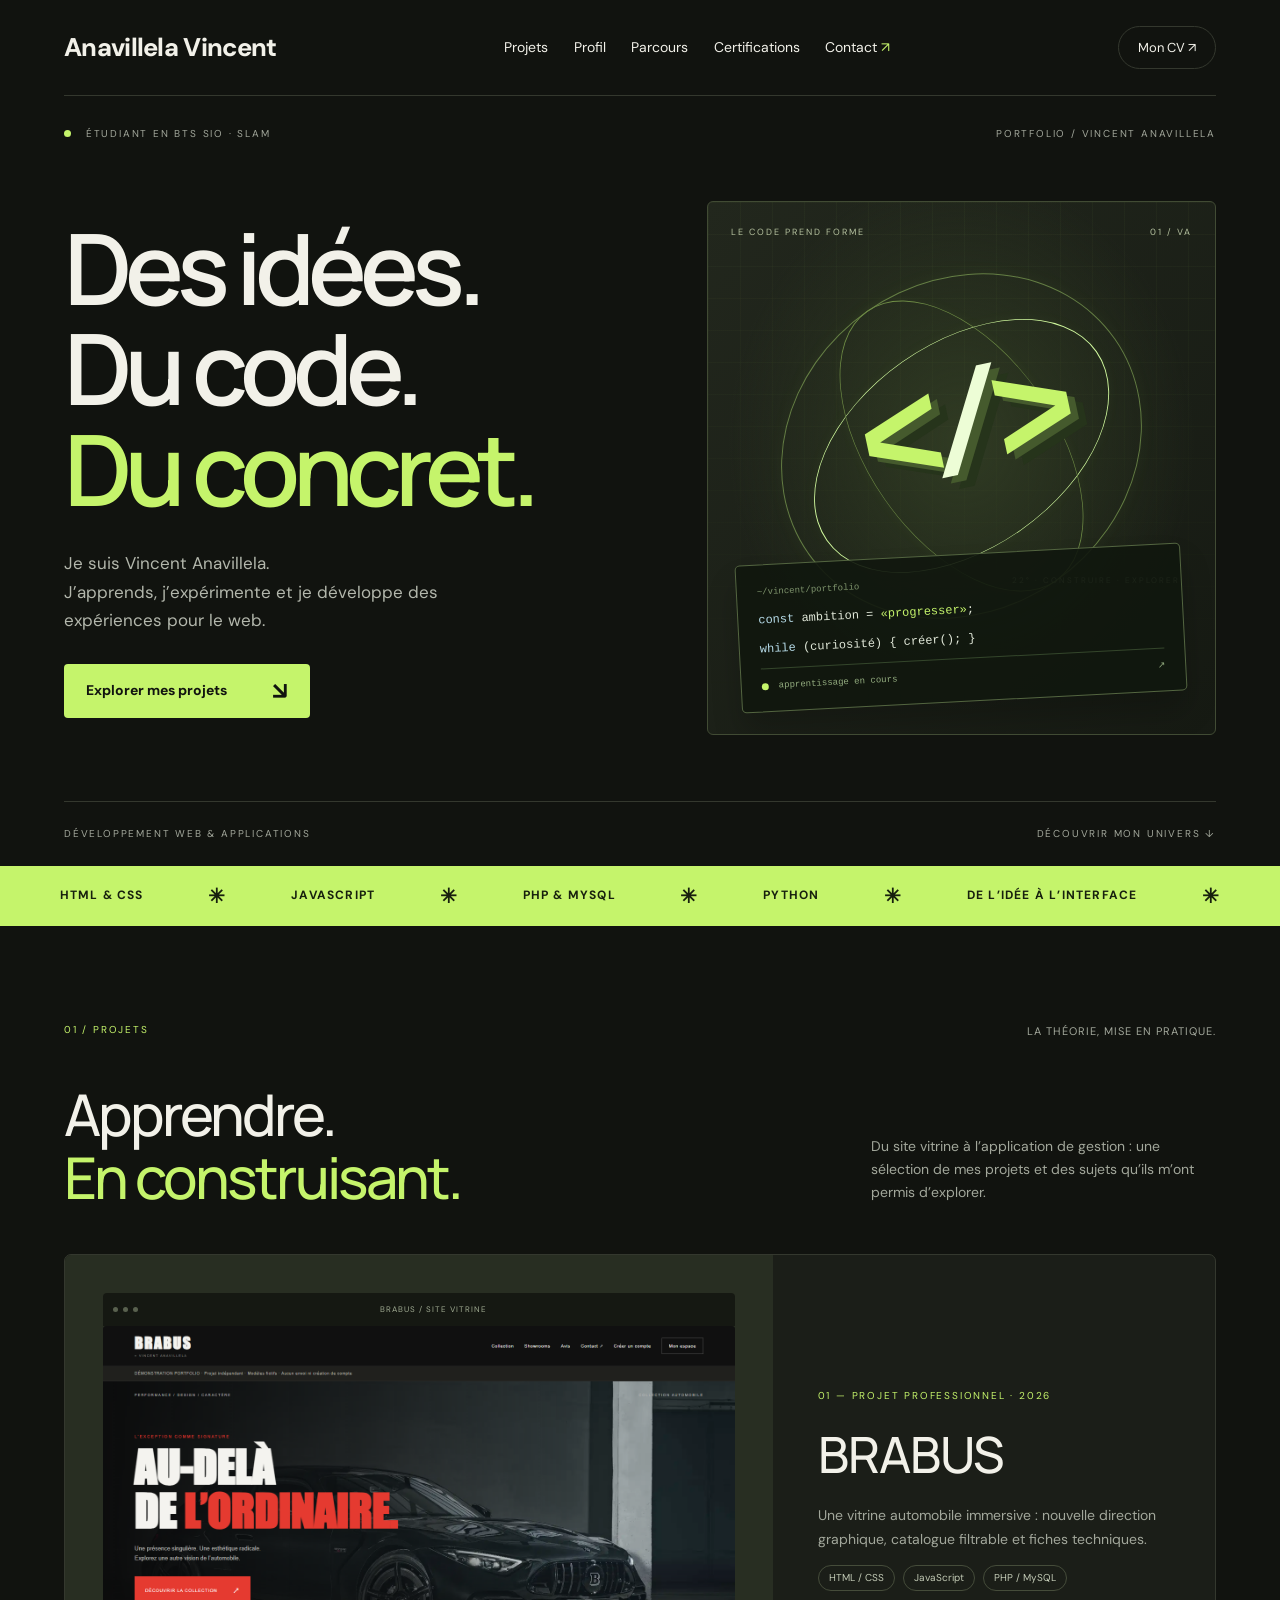
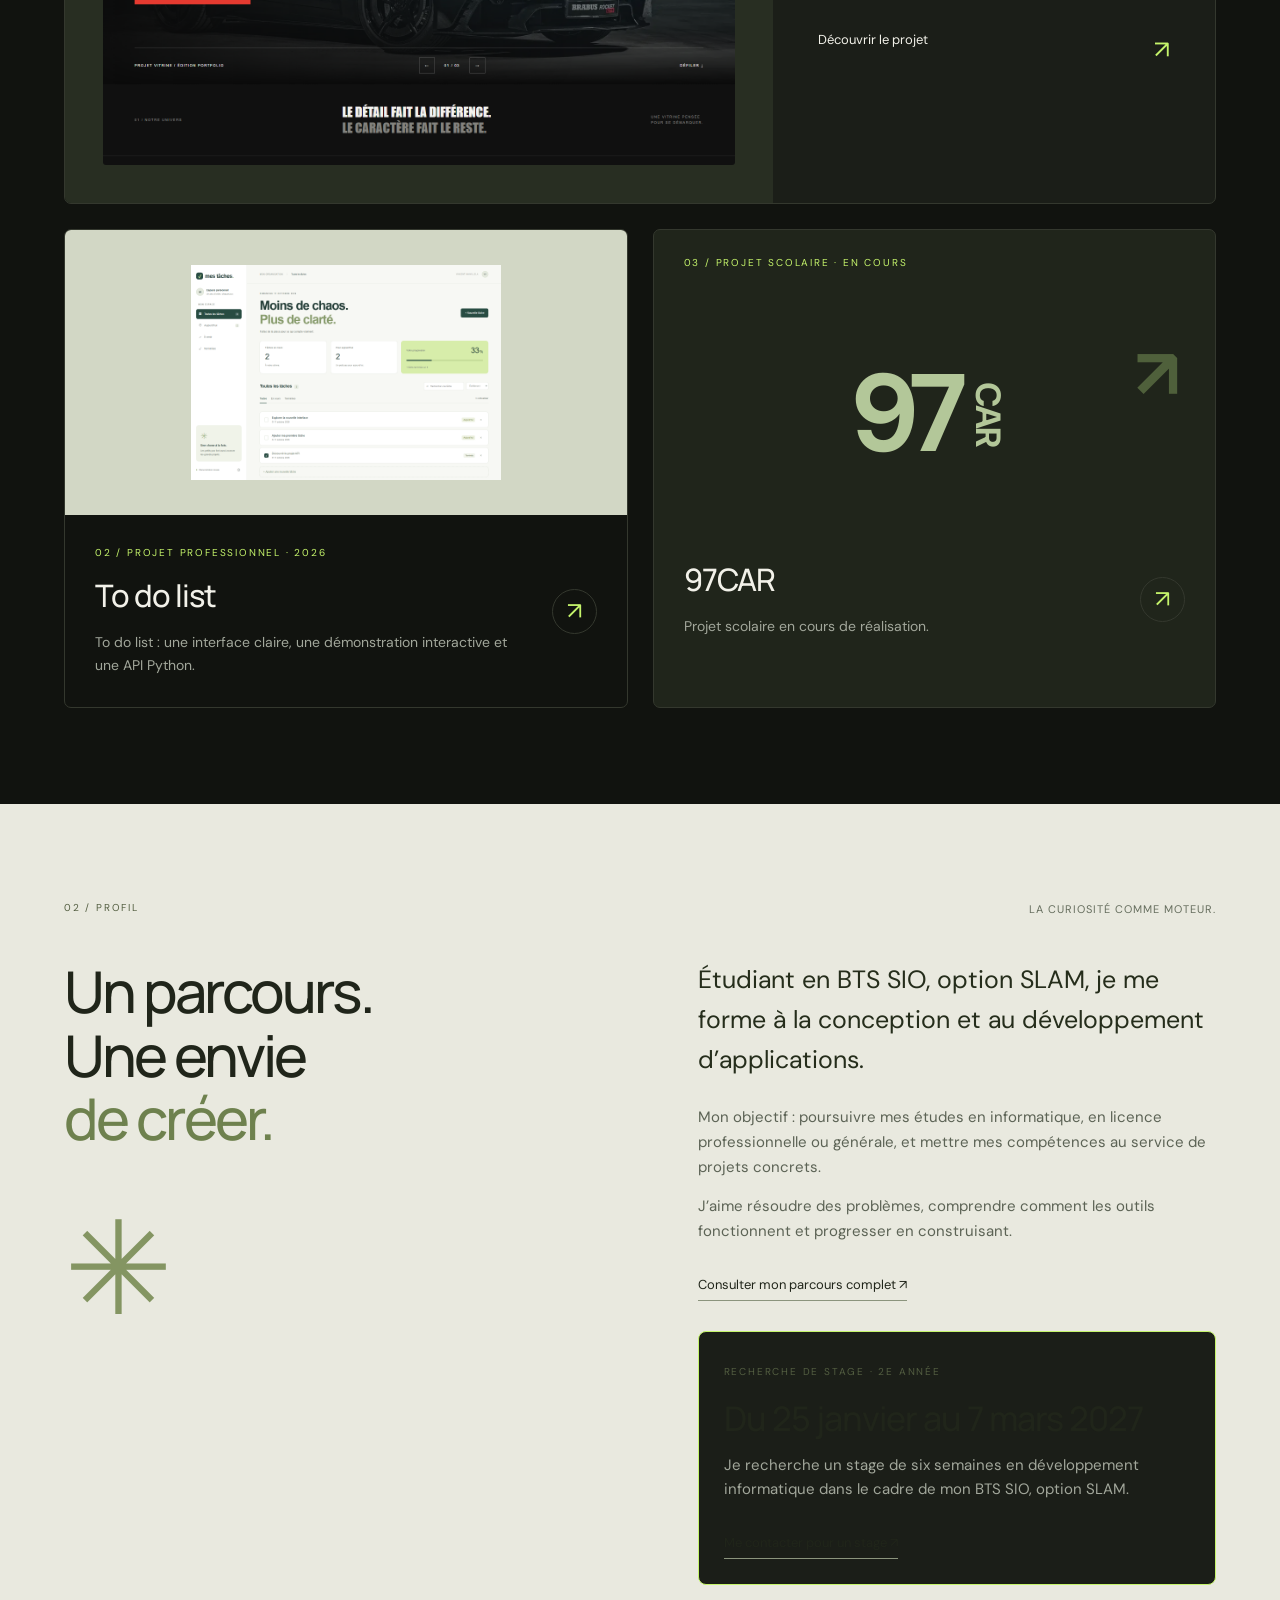
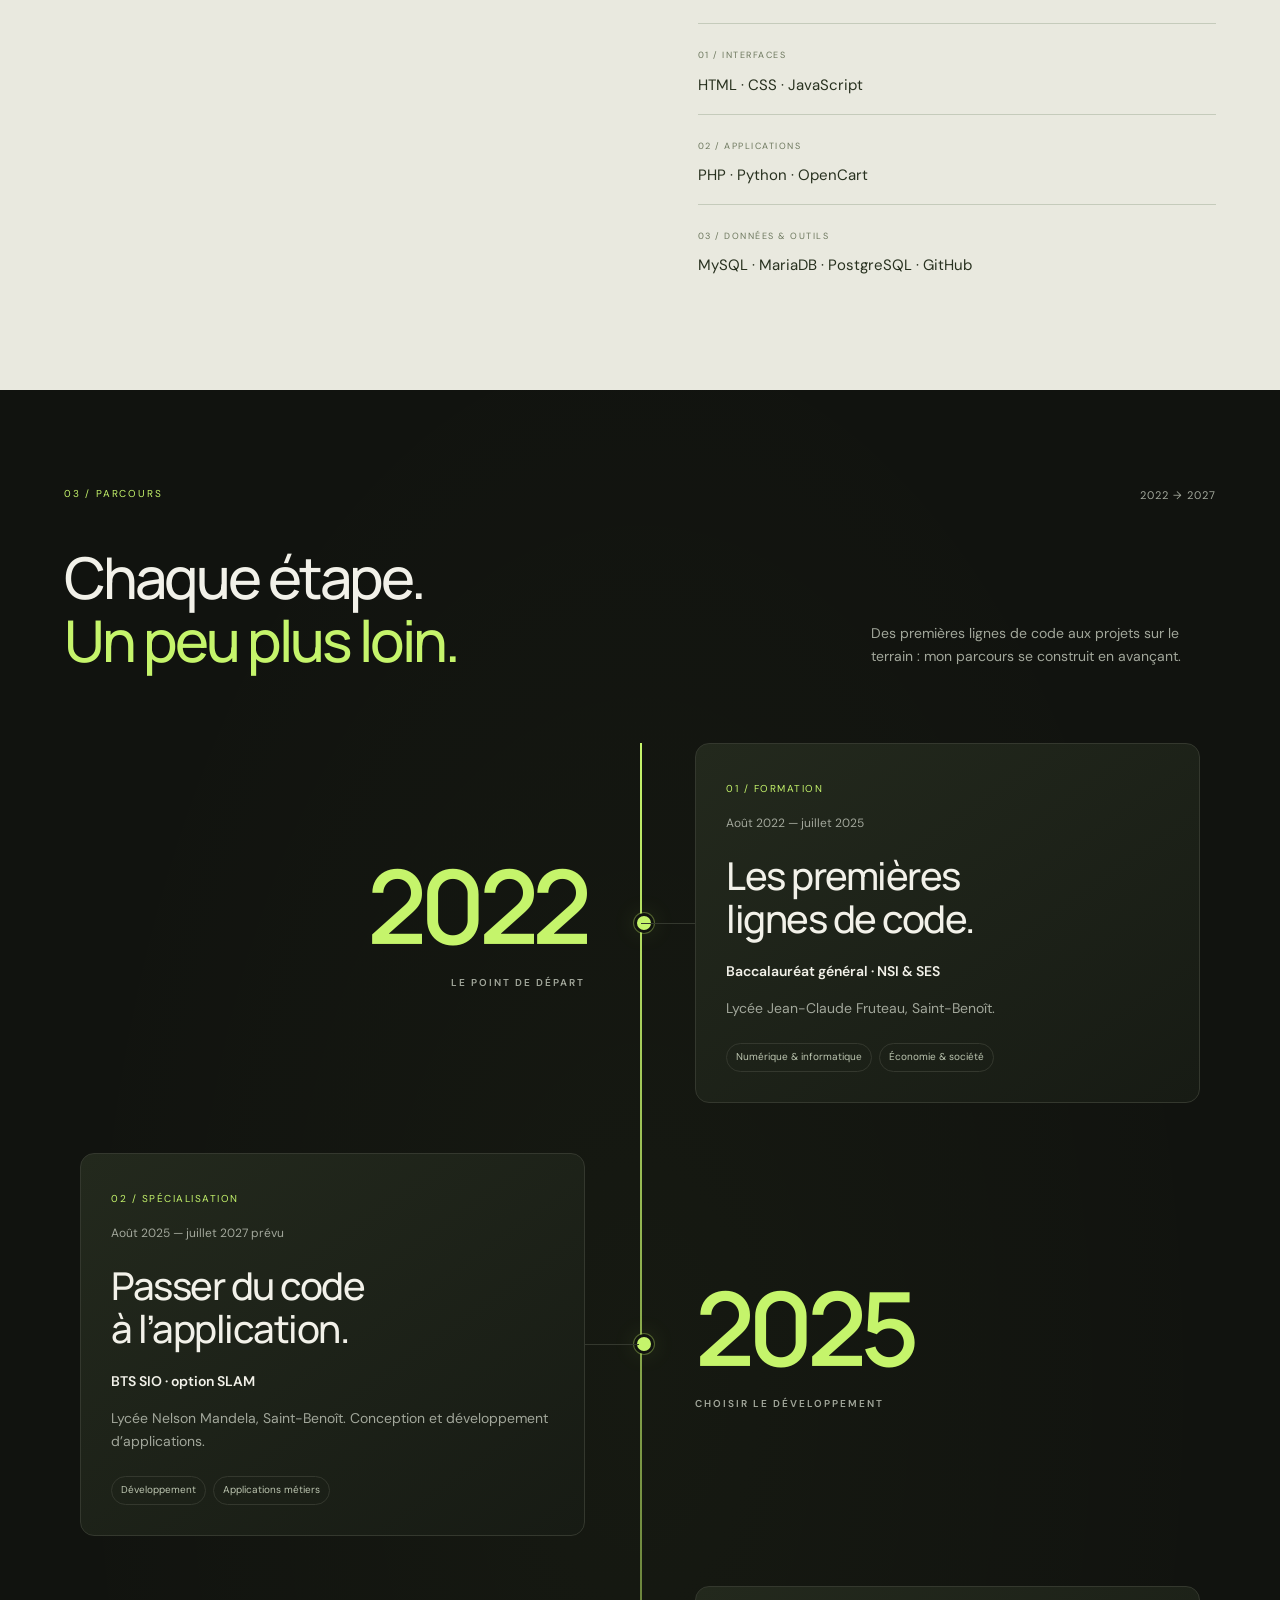
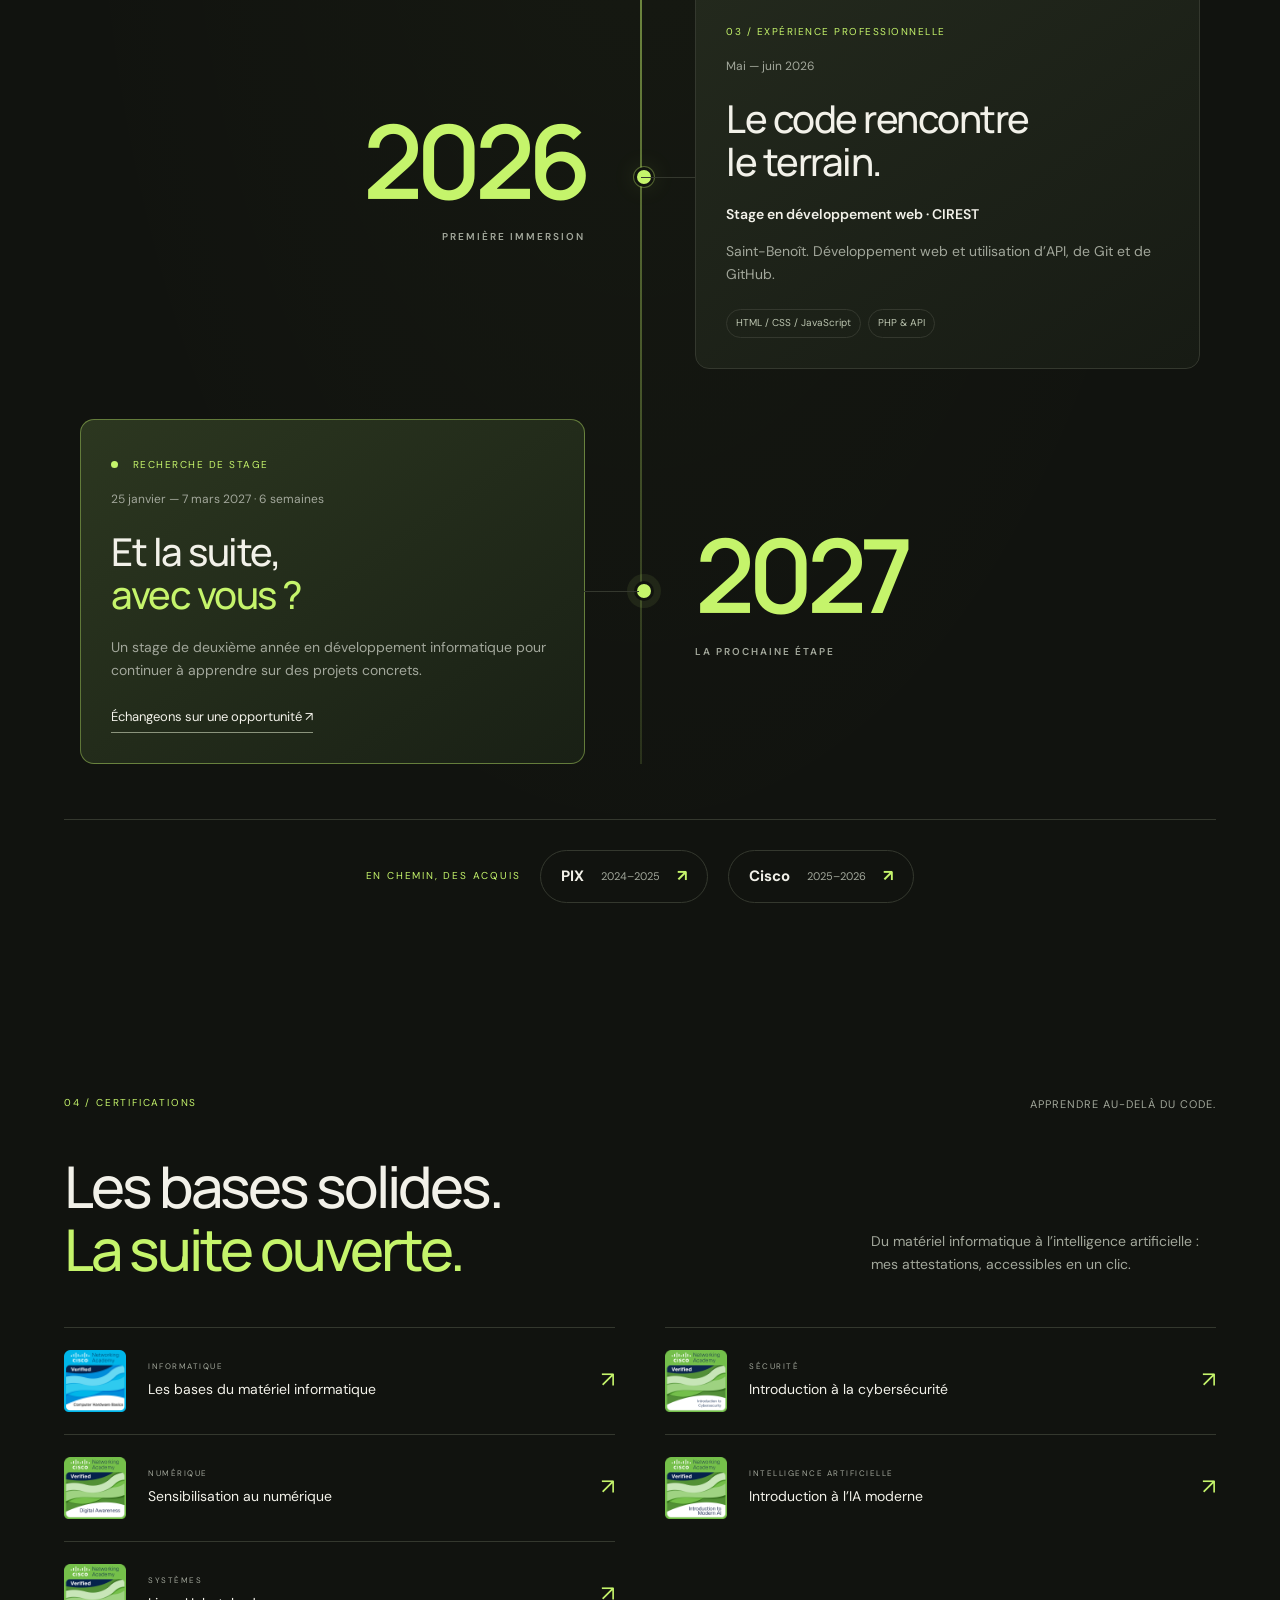
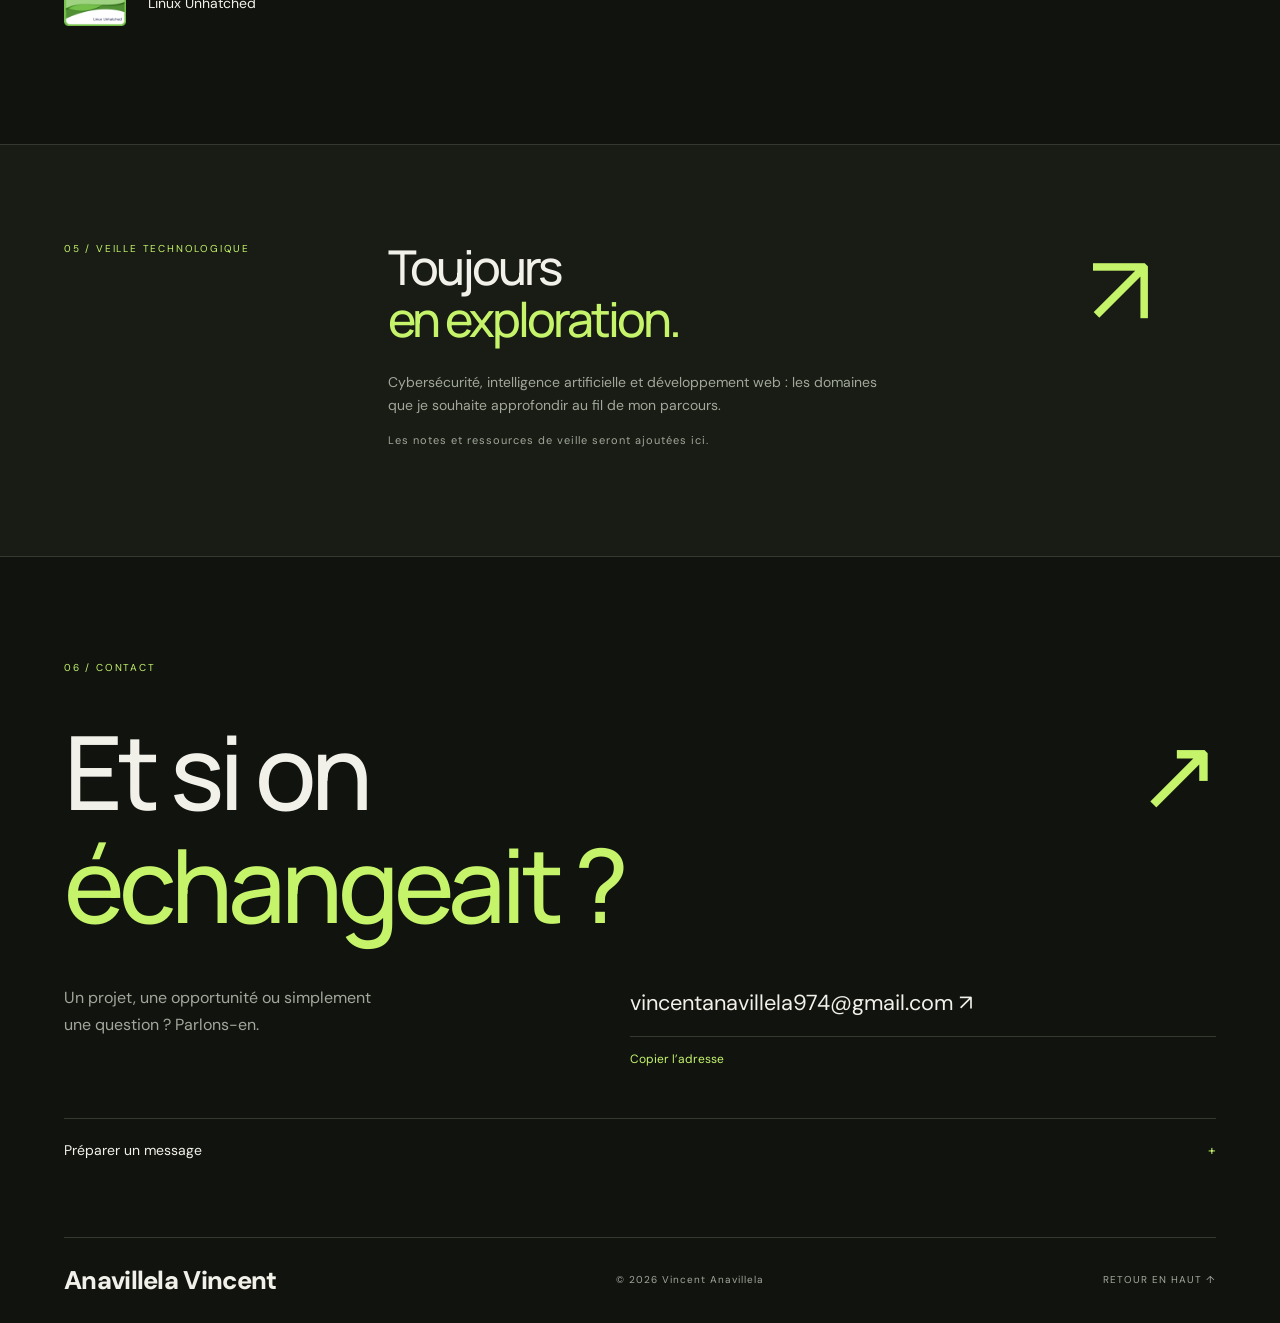
==== commit 556f7331: "Add files via upload" ====
--- a/index.html
+++ b/index.html
@@ -5,6 +5,6 @@
 <div class="ticker" aria-hidden="true"><span>HTML & CSS</span><b>✳</b><span>JAVASCRIPT</span><b>✳</b><span>PHP & MYSQL</span><b>✳</b><span>PYTHON</span><b>✳</b><span>DE L’IDÉE À L’INTERFACE</span><b>✳</b></div>
 <section class="section" id="projects"><div class="section-top"><span class="eyebrow">01 / PROJETS</span><span class="subtle">LA THÉORIE, MISE EN PRATIQUE.</span></div><div class="section-title"><h2>Apprendre.<br><em>En construisant.</em></h2><p>Du site vitrine à l’application de gestion : une sélection de mes projets et des sujets qu’ils m’ont permis d’explorer.</p></div><a class="project featured" href="project-1.html"><div class="project-image"><div class="browser-bar"><i></i><i></i><i></i><span>BRABUS / SITE VITRINE</span></div><img src="assets/png/brabus-refonte.png" alt="Aperçu du site vitrine BRABUS" loading="lazy"></div><div class="project-info"><span class="eyebrow">01 — PROJET PROFESSIONNEL · 2026</span><h3>BRABUS</h3><p>Une vitrine automobile immersive : nouvelle direction graphique, catalogue filtrable et fiches techniques.</p><div class="tags"><span>HTML / CSS</span><span>JavaScript</span><span>PHP / MySQL</span></div><span class="project-link">Découvrir le projet <b>↗</b></span></div></a><div class="project-bottom"><a class="project todo" href="project-2.html"><div class="project-image"><img src="assets/png/mes-taches-refonte.png" alt="Nouvelle interface du projet To do list" loading="lazy"></div><div class="project-caption"><div><span class="eyebrow">02 / PROJET PROFESSIONNEL · 2026</span><h3>To do list</h3><p>To do list : une interface claire, une démonstration interactive et une API Python.</p></div><span class="round-arrow">↗</span></div></a><a class="project future" href="project-3.html"><span class="eyebrow">03 / PROJET SCOLAIRE · EN COURS</span><div class="future-art" aria-hidden="true">97<span>CAR</span><b>↗</b></div><div class="project-caption"><div><h3>97CAR</h3><p>Projet scolaire en cours de réalisation.</p></div><span class="round-arrow">↗</span></div></a></div></section>
 <section id="about" class="section about"><div class="section-top"><span class="eyebrow">02 / PROFIL</span><span class="subtle">LA CURIOSITÉ COMME MOTEUR.</span></div><div class="about-grid"><h2>Un parcours.<br>Une envie<br><em>de créer.</em><span class="asterisk" aria-hidden="true">✳</span></h2><div><p class="large-copy">Étudiant en BTS SIO, option SLAM, je me forme à la conception et au développement d’applications.</p><p>Mon objectif : poursuivre mes études en informatique, en licence professionnelle ou générale, et mettre mes compétences au service de projets concrets.</p><p>J’aime résoudre des problèmes, comprendre comment les outils fonctionnent et progresser en construisant.</p><a class="text-link" href="CV_Vincent_ANAVILELA.docx" target="_blank" rel="noopener">Consulter mon parcours complet ↗</a><div class="internship"><span class="eyebrow">RECHERCHE DE STAGE · 2E ANNÉE</span><h3>Du 25 janvier au 7 mars 2027</h3><p>Je recherche un stage de six semaines en développement informatique dans le cadre de mon BTS SIO, option SLAM.</p><a class="text-link" href="#contact">Me contacter pour un stage ↗</a></div><div class="skills"><div><span>01 / INTERFACES</span><p>HTML · CSS · JavaScript</p></div><div><span>02 / APPLICATIONS</span><p>PHP · Python · OpenCart</p></div><div><span>03 / DONNÉES & OUTILS</span><p>MySQL · MariaDB · PostgreSQL · GitHub</p></div></div></div></div></section>
-<section id="parcours" class="section journey"><div class="section-top"><span class="eyebrow">03 / PARCOURS</span><span class="subtle">FORMATION & EXPÉRIENCE</span></div><div class="section-title"><h2>Me former.<br><em>Mettre en pratique.</em></h2><p>Mon parcours scolaire et ma première expérience professionnelle en développement web.</p></div><ol class="timeline"><li><span class="timeline-date">AOÛT 2025 — JUILLET 2027 PRÉVU</span><h3>BTS SIO · option SLAM</h3><p>Lycée Nelson Mandela · Saint-Benoît</p><p>Services informatiques aux organisations, option Solutions logicielles et applications métiers.</p></li><li><span class="timeline-date">MAI — JUIN 2026</span><h3>Stage en développement web</h3><p>CIREST · Saint-Benoît</p><p>Développement avec HTML, CSS, JavaScript et PHP ; utilisation d’API, de Git et de GitHub.</p></li><li><span class="timeline-date">AOÛT 2022 — JUILLET 2025</span><h3>Baccalauréat général</h3><p>Lycée Jean-Claude Fruteau · Saint-Benoît</p><p>Spécialités Numérique et sciences informatiques (NSI) et Sciences économiques et sociales (SES).</p></li></ol><div class="journey-certifications"><span class="eyebrow">CERTIFICATIONS</span><p><strong>PIX · 2024–2025</strong><br><strong>Cisco · 2025–2026</strong></p><a class="text-link" href="#certif">Voir les attestations disponibles ↗</a></div></section><section id="certif" class="section"><div class="section-top"><span class="eyebrow">04 / CERTIFICATIONS</span><span class="subtle">APPRENDRE AU-DELÀ DU CODE.</span></div><div class="section-title"><h2>Les bases solides.<br><em>La suite ouverte.</em></h2><p>Du matériel informatique à l’intelligence artificielle : mes attestations, accessibles en un clic.</p></div><div class="certificates"><a href="base-info-badge.pdf" target="_blank" rel="noopener"><img src="assets/png/base-materiel-informatique.png" alt="" loading="lazy"><span><small>INFORMATIQUE</small>Les bases du matériel informatique</span><b>↗</b></a><a href="intro-cyber-badge.pdf" target="_blank" rel="noopener"><img src="assets/png/intro-cybersecurite.png" alt="" loading="lazy"><span><small>SÉCURITÉ</small>Introduction à la cybersécurité</span><b>↗</b></a><a href="sensibilisation-numerique-badge.pdf" target="_blank" rel="noopener"><img src="assets/png/sensibilisation-numerique.png" alt="" loading="lazy"><span><small>NUMÉRIQUE</small>Sensibilisation au numérique</span><b>↗</b></a><a href="intro-ia-moderne-badge.pdf" target="_blank" rel="noopener"><img src="assets/png/intro-ia-moderne.png" alt="" loading="lazy"><span><small>INTELLIGENCE ARTIFICIELLE</small>Introduction à l’IA moderne</span><b>↗</b></a><a href="linux-badge.pdf" target="_blank" rel="noopener"><img src="assets/png/linux-unhatched.png" alt="" loading="lazy"><span><small>SYSTÈMES</small>Linux Unhatched</span><b>↗</b></a></div></section>
+<section id="parcours" class="section journey"><div class="section-top"><span class="eyebrow">03 / PARCOURS</span><span class="subtle">2022 → 2027</span></div><div class="section-title"><h2>Chaque étape.<br><em>Un peu plus loin.</em></h2><p>Des premières lignes de code aux projets sur le terrain : mon parcours se construit en avançant.</p></div><ol class="journey-track"><li><div class="journey-year" aria-hidden="true">2022<span>LE POINT DE DÉPART</span></div><article class="journey-card"><span class="journey-type">01 / FORMATION</span><p class="journey-period">Août 2022 — juillet 2025</p><h3>Les premières<br>lignes de code.</h3><p class="journey-diploma">Baccalauréat général · NSI & SES</p><p>Lycée Jean-Claude Fruteau, Saint-Benoît.</p><div class="journey-tags"><span>Numérique & informatique</span><span>Économie & société</span></div></article></li><li><div class="journey-year" aria-hidden="true">2025<span>CHOISIR LE DÉVELOPPEMENT</span></div><article class="journey-card"><span class="journey-type">02 / SPÉCIALISATION</span><p class="journey-period">Août 2025 — juillet 2027 prévu</p><h3>Passer du code<br>à l’application.</h3><p class="journey-diploma">BTS SIO · option SLAM</p><p>Lycée Nelson Mandela, Saint-Benoît. Conception et développement d’applications.</p><div class="journey-tags"><span>Développement</span><span>Applications métiers</span></div></article></li><li><div class="journey-year" aria-hidden="true">2026<span>PREMIÈRE IMMERSION</span></div><article class="journey-card"><span class="journey-type">03 / EXPÉRIENCE PROFESSIONNELLE</span><p class="journey-period">Mai — juin 2026</p><h3>Le code rencontre<br>le terrain.</h3><p class="journey-diploma">Stage en développement web · CIREST</p><p>Saint-Benoît. Développement web et utilisation d’API, de Git et de GitHub.</p><div class="journey-tags"><span>HTML / CSS / JavaScript</span><span>PHP & API</span></div></article></li><li class="journey-next"><div class="journey-year" aria-hidden="true">2027<span>LA PROCHAINE ÉTAPE</span></div><article class="journey-card"><span class="journey-type"><i></i> RECHERCHE DE STAGE</span><p class="journey-period">25 janvier — 7 mars 2027 · 6 semaines</p><h3>Et la suite,<br><em>avec vous ?</em></h3><p>Un stage de deuxième année en développement informatique pour continuer à apprendre sur des projets concrets.</p><a class="text-link" href="#contact">Échangeons sur une opportunité ↗</a></article></li></ol><div class="journey-badges"><span class="eyebrow">EN CHEMIN, DES ACQUIS</span><a href="#certif"><strong>PIX</strong><span>2024–2025</span><b>↗</b></a><a href="#certif"><strong>Cisco</strong><span>2025–2026</span><b>↗</b></a></div></section><section id="certif" class="section"><div class="section-top"><span class="eyebrow">04 / CERTIFICATIONS</span><span class="subtle">APPRENDRE AU-DELÀ DU CODE.</span></div><div class="section-title"><h2>Les bases solides.<br><em>La suite ouverte.</em></h2><p>Du matériel informatique à l’intelligence artificielle : mes attestations, accessibles en un clic.</p></div><div class="certificates"><a href="base-info-badge.pdf" target="_blank" rel="noopener"><img src="assets/png/base-materiel-informatique.png" alt="" loading="lazy"><span><small>INFORMATIQUE</small>Les bases du matériel informatique</span><b>↗</b></a><a href="intro-cyber-badge.pdf" target="_blank" rel="noopener"><img src="assets/png/intro-cybersecurite.png" alt="" loading="lazy"><span><small>SÉCURITÉ</small>Introduction à la cybersécurité</span><b>↗</b></a><a href="sensibilisation-numerique-badge.pdf" target="_blank" rel="noopener"><img src="assets/png/sensibilisation-numerique.png" alt="" loading="lazy"><span><small>NUMÉRIQUE</small>Sensibilisation au numérique</span><b>↗</b></a><a href="intro-ia-moderne-badge.pdf" target="_blank" rel="noopener"><img src="assets/png/intro-ia-moderne.png" alt="" loading="lazy"><span><small>INTELLIGENCE ARTIFICIELLE</small>Introduction à l’IA moderne</span><b>↗</b></a><a href="linux-badge.pdf" target="_blank" rel="noopener"><img src="assets/png/linux-unhatched.png" alt="" loading="lazy"><span><small>SYSTÈMES</small>Linux Unhatched</span><b>↗</b></a></div></section>
 <section class="section watch" id="veille"><span class="eyebrow">05 / VEILLE TECHNOLOGIQUE</span><div><h2>Toujours<br><em>en exploration.</em></h2><p>Cybersécurité, intelligence artificielle et développement web : les domaines que je souhaite approfondir au fil de mon parcours.</p><p class="subtle">Les notes et ressources de veille seront ajoutées ici.</p></div><span class="watch-mark" aria-hidden="true">↗</span></section>
 <section class="section contact" id="contact"><span class="eyebrow">06 / CONTACT</span><h2>Et si on<br><em>échangeait ?</em><span aria-hidden="true">↗</span></h2><div class="contact-grid"><p>Un projet, une opportunité ou simplement une question ? Parlons-en.</p><div><a class="email" href="mailto:vincentanavillela974@gmail.com">vincentanavillela974@gmail.com ↗</a><button class="copy" type="button">Copier l’adresse</button><span id="copy-status" role="status"></span></div></div><details class="message"><summary>Préparer un message <span>+</span></summary><form id="contact-form"><label>Votre nom<input name="name" autocomplete="name" required maxlength="100"></label><label>Votre adresse e-mail<input type="email" name="email" autocomplete="email" required maxlength="200"></label><label>Votre message<textarea name="message" required rows="4" maxlength="5000"></textarea></label><button class="button" type="submit">Ouvrir mon application e-mail ↗</button><p>Le message s’ouvre dans votre application e-mail. Vous pourrez le relire avant de l’envoyer.</p></form></details></section></main><footer><a class="brand" href="#main">Anavillela Vincent</a><span>© <span id="year">2026</span> Vincent Anavillela</span><a href="#main">RETOUR EN HAUT ↑</a></footer></body></html>
--- a/style.css
+++ b/style.css
@@ -9,3 +9,7 @@
 
 /* Internship and education timeline. */
 .internship{margin:30px 0;padding:25px;border:1px solid var(--green);border-radius:8px;background:var(--panel)}.internship h3{font-size:clamp(23px,3vw,34px);margin:14px 0}.internship p{color:var(--muted)}.timeline{list-style:none;padding:0 0 0 30px;margin:45px 0;border-left:1px solid var(--line);max-width:850px}.timeline li{position:relative;padding:0 0 38px 15px}.timeline li:last-child{padding-bottom:0}.timeline li:before{content:'';position:absolute;left:-37px;top:7px;width:12px;height:12px;border-radius:50%;background:var(--green)}.timeline-date{font-size:11px;letter-spacing:1px;color:var(--green)}.timeline h3{font-size:clamp(24px,3vw,32px);margin:10px 0}.timeline p{color:var(--muted);margin-bottom:8px}.journey-certifications{border-top:1px solid var(--line);padding-top:25px}.journey-certifications p{margin-top:15px}@media(min-width:651px){header nav{gap:clamp(12px,2vw,30px)}}
+
+/* Graphic chronological journey. */
+.journey{overflow:hidden;background:radial-gradient(ellipse at 50% 45%,#c5f46b07,transparent 65%)}.journey-track{position:relative;list-style:none;margin:70px auto 55px;padding:0;max-width:1120px}.journey-track:before{content:'';position:absolute;top:0;bottom:0;left:50%;width:2px;background:linear-gradient(var(--green),#c5f46b55 70%,#c5f46b22)}.journey-track>li{position:relative;display:grid;grid-template-columns:1fr 1fr;column-gap:110px;align-items:center;margin:0 0 50px}.journey-track>li:before{content:'';position:absolute;left:50%;top:50%;width:14px;height:14px;border:3px solid var(--bg);background:var(--green);border-radius:50%;transform:translate(-6px,-50%);box-shadow:0 0 0 1px #c5f46b55,0 0 25px #c5f46b22}.journey-year{font-family:'Manrope',Arial,sans-serif;font-size:clamp(60px,8vw,114px);line-height:1;letter-spacing:-7px;font-weight:600;color:var(--green);text-align:right}.journey-year>span{display:block;font-family:'DM Sans',Arial,sans-serif;font-size:10px;letter-spacing:2px;color:var(--muted);margin-top:18px;line-height:1.6}.journey-card{position:relative;border:1px solid var(--line);border-radius:14px;padding:30px;background:linear-gradient(145deg,#23291d,#171b14);transition:border-color .2s,transform .2s}.journey-card:hover{border-color:#c5f46b88;transform:translateY(-4px)}.journey-card:before{content:'';position:absolute;width:55px;height:1px;background:var(--line);right:100%;top:50%}.journey-type{font-size:10px;letter-spacing:1.5px;color:var(--green)}.journey-period{font-size:12px;color:var(--muted);margin:14px 0 20px}.journey-card h3{font-size:clamp(26px,3vw,39px);line-height:1.12;letter-spacing:-1.5px;margin-bottom:20px}.journey-card>p:not(.journey-period){font-size:14px;color:var(--muted);margin-bottom:14px}.journey-card .journey-diploma{color:var(--ink)!important;font-weight:600}.journey-tags{display:flex;gap:7px;flex-wrap:wrap;margin-top:23px}.journey-tags>span{font-size:10px;padding:5px 9px;border:1px solid var(--line);border-radius:100px;color:#bcc5b0}.journey-track>li:nth-child(even) .journey-year{grid-column:2;grid-row:1;text-align:left}.journey-track>li:nth-child(even) .journey-card{grid-column:1;grid-row:1}.journey-track>li:nth-child(even) .journey-card:before{left:100%;right:auto}.journey-next .journey-card{border-color:#c5f46b66;background:linear-gradient(145deg,#2c3720,#192015)}.journey-next:before{box-shadow:0 0 0 7px #c5f46b15!important}.journey-next .text-link{display:inline-block;margin-top:10px;font-size:13px}.journey-badges{display:flex;align-items:center;justify-content:center;flex-wrap:wrap;gap:20px;border-top:1px solid var(--line);padding-top:30px}.journey-badges>a{display:flex;align-items:center;gap:17px;padding:12px 20px;border:1px solid var(--line);border-radius:100px}.journey-badges strong{font-size:15px}.journey-badges a span{font-size:11px;color:var(--muted)}.journey-badges b{color:var(--green)}
+@media(max-width:750px){.journey-track{margin-top:45px;padding-left:28px}.journey-track:before{left:5px}.journey-track>li{display:flex;flex-direction:column;align-items:stretch;gap:20px;margin-bottom:40px}.journey-track>li:before{left:-23px;top:30px}.journey-year,.journey-track>li:nth-child(even) .journey-year{text-align:left;font-size:65px;letter-spacing:-4px}.journey-year>span{display:inline-block;margin:0 0 0 18px;font-size:8px;max-width:130px;vertical-align:middle;letter-spacing:1px}.journey-card{padding:24px}.journey-card:before{display:none}.journey-card h3{font-size:32px}.journey-badges{justify-content:flex-start;gap:12px}.journey-badges>.eyebrow{width:100%}}
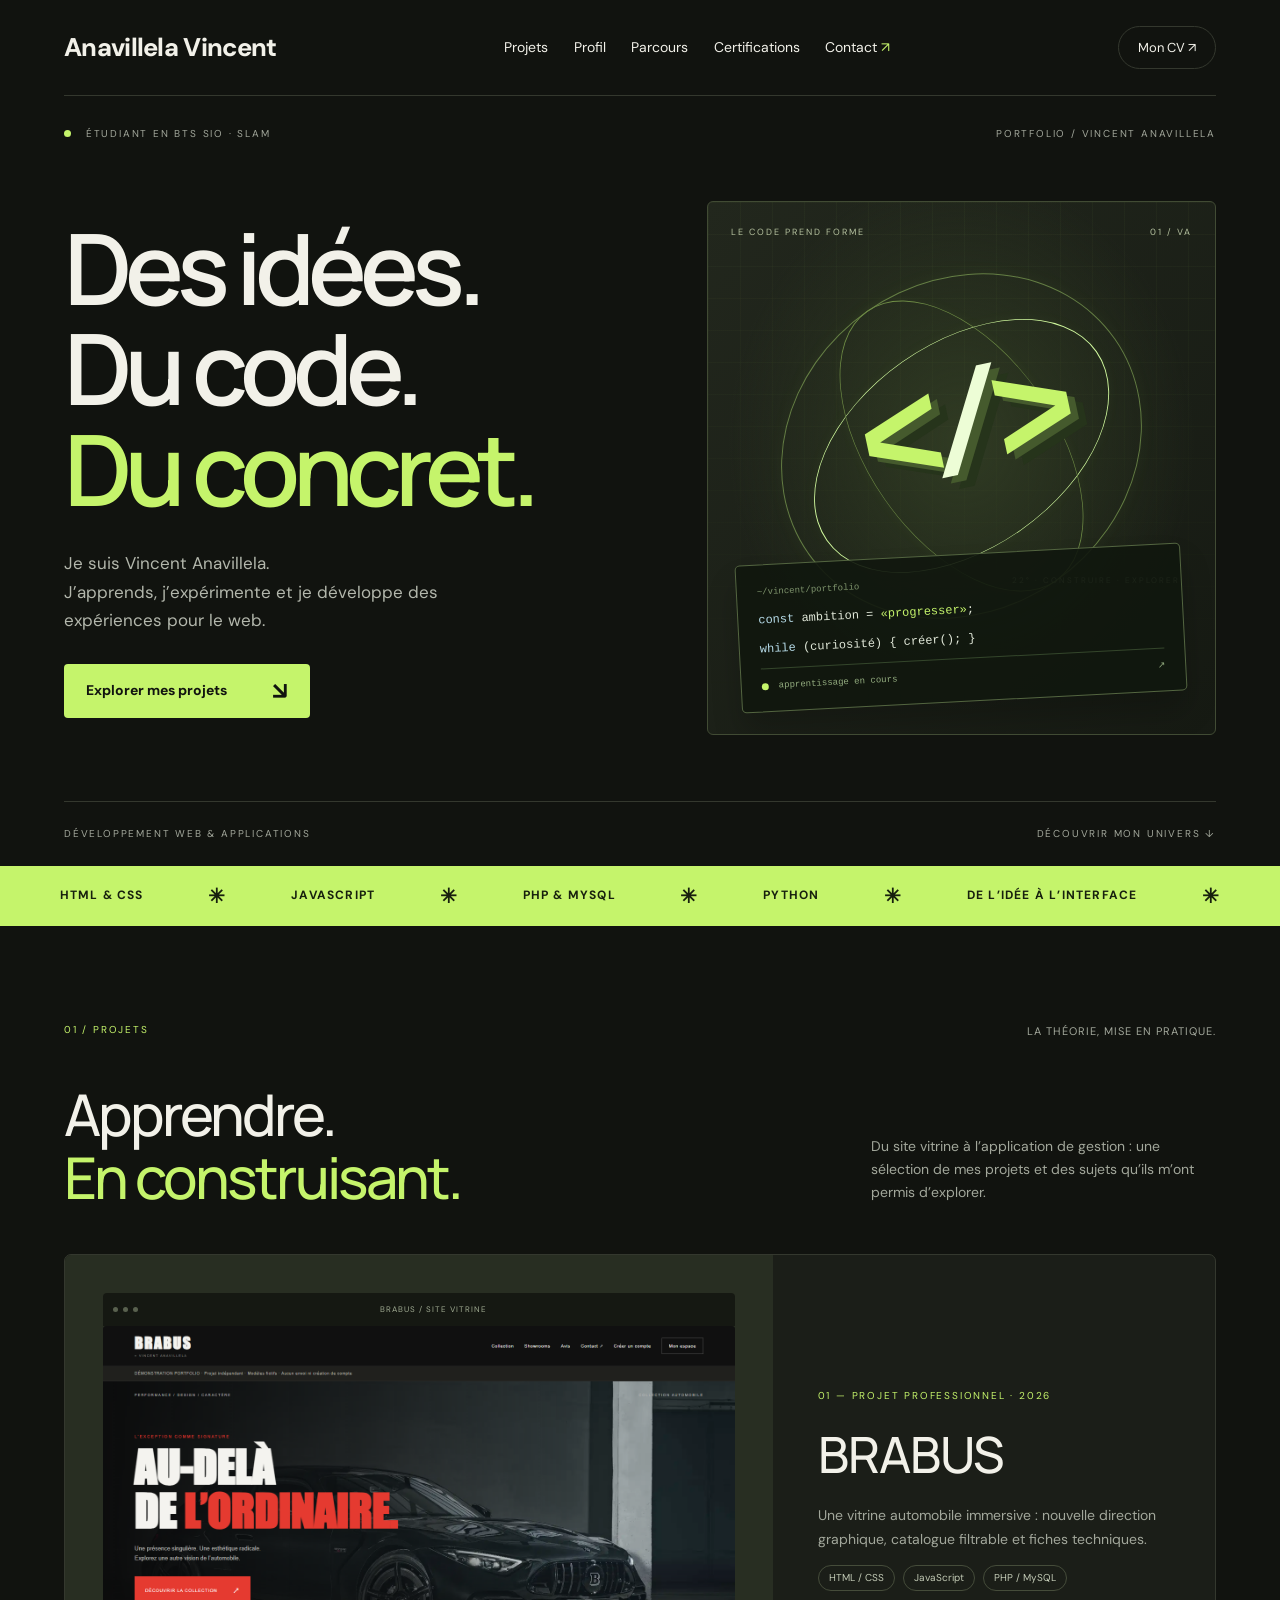
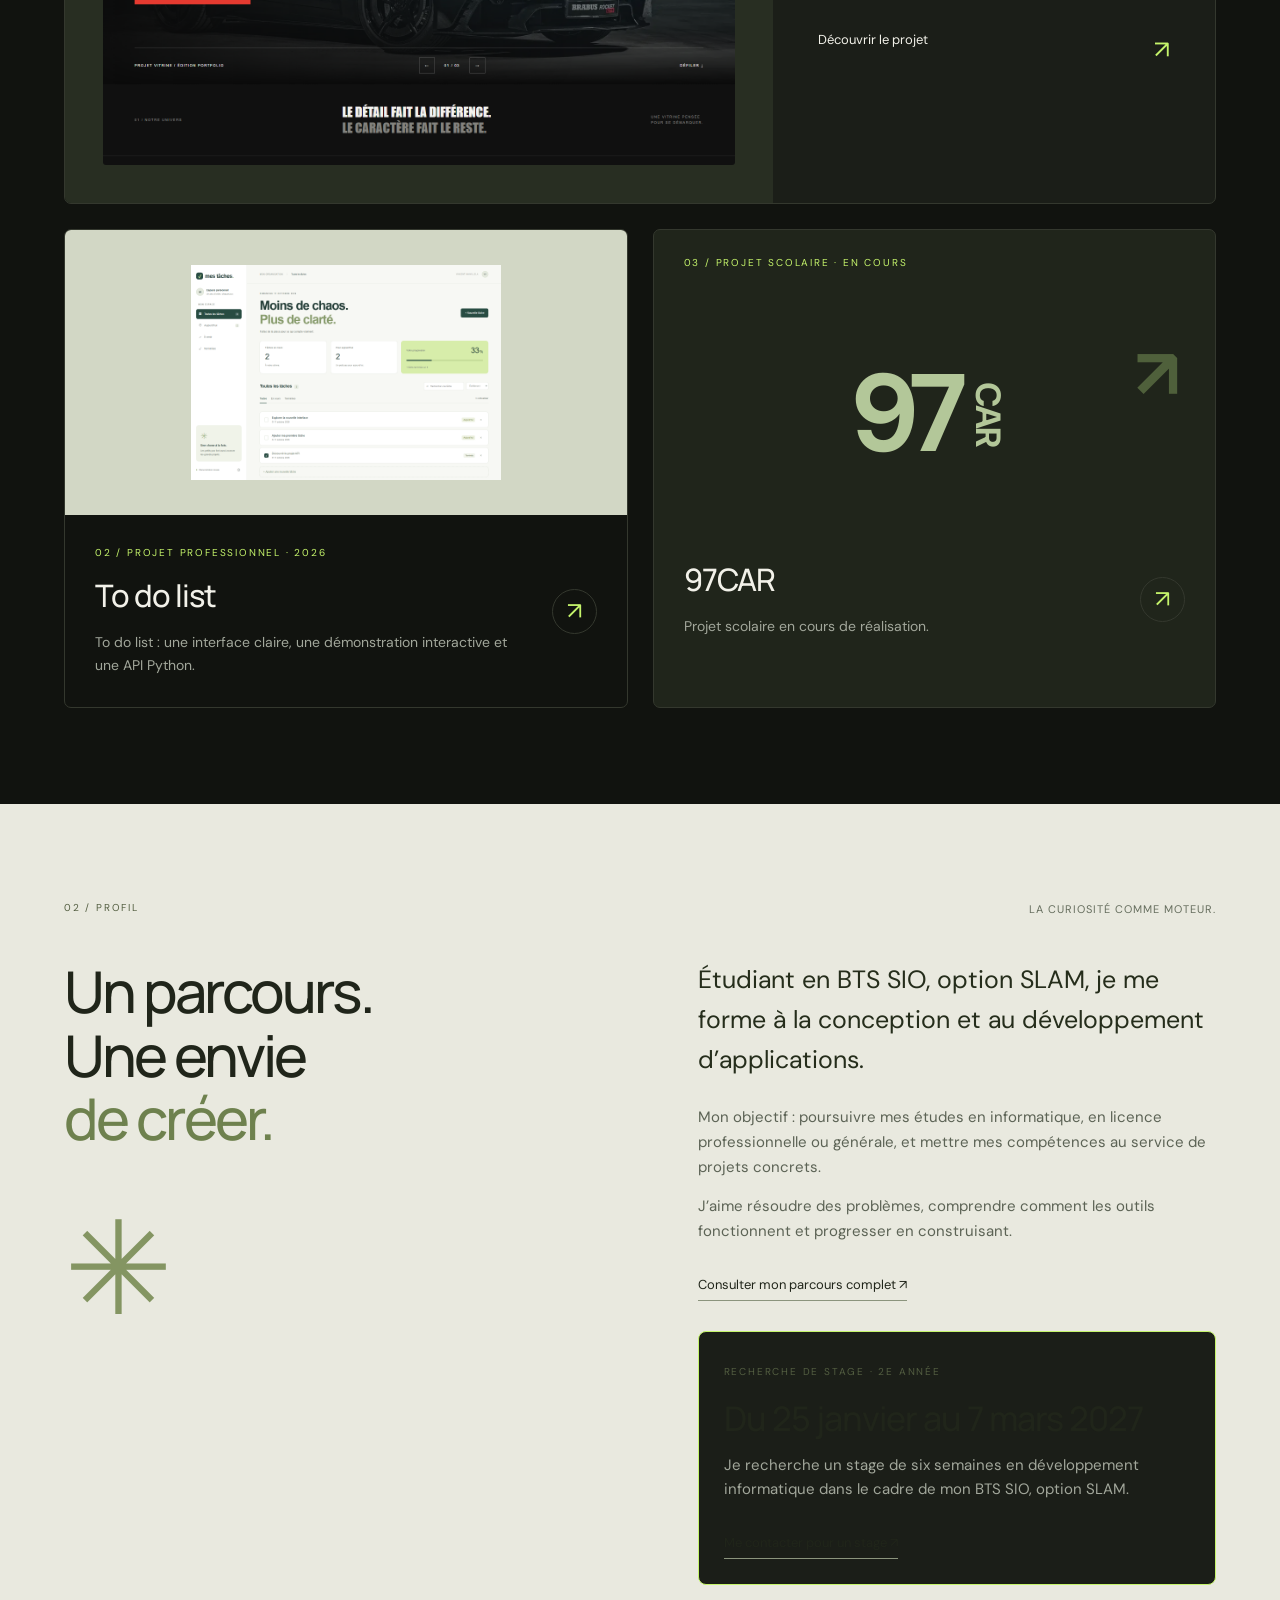
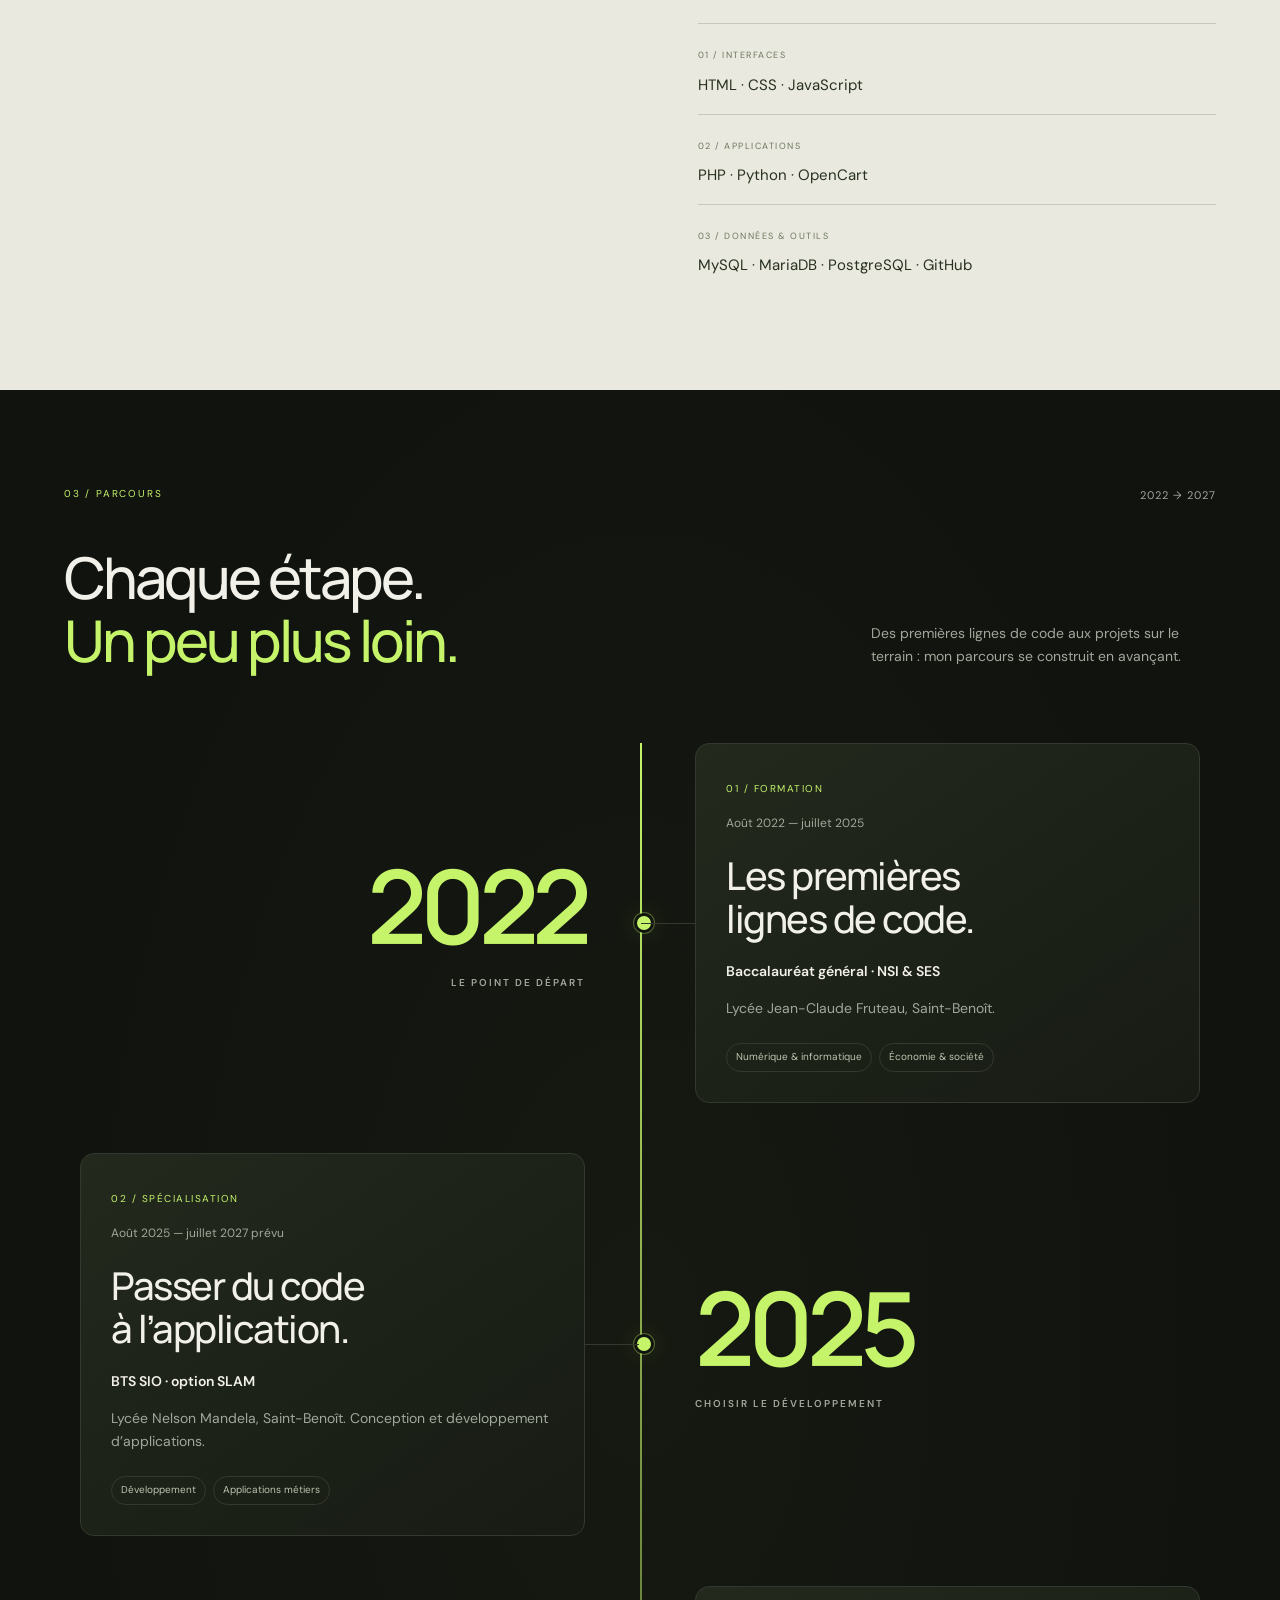
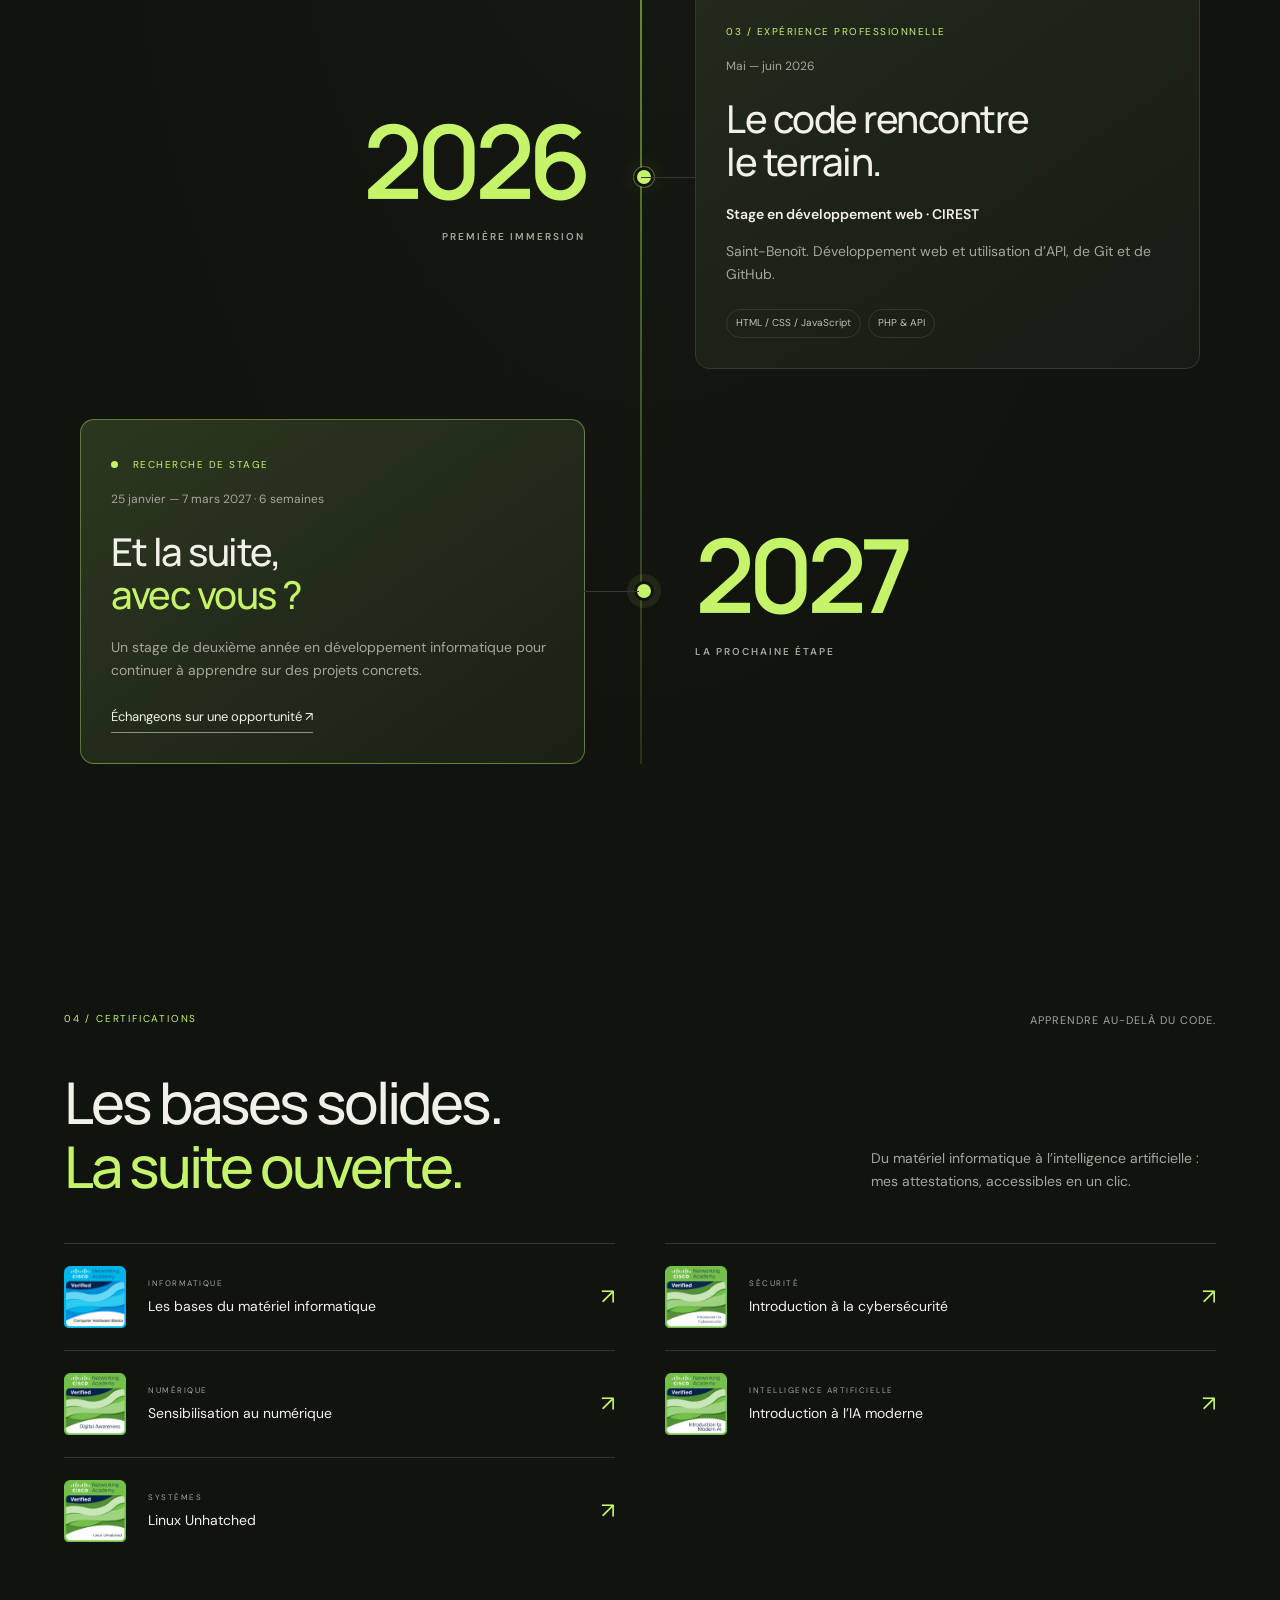
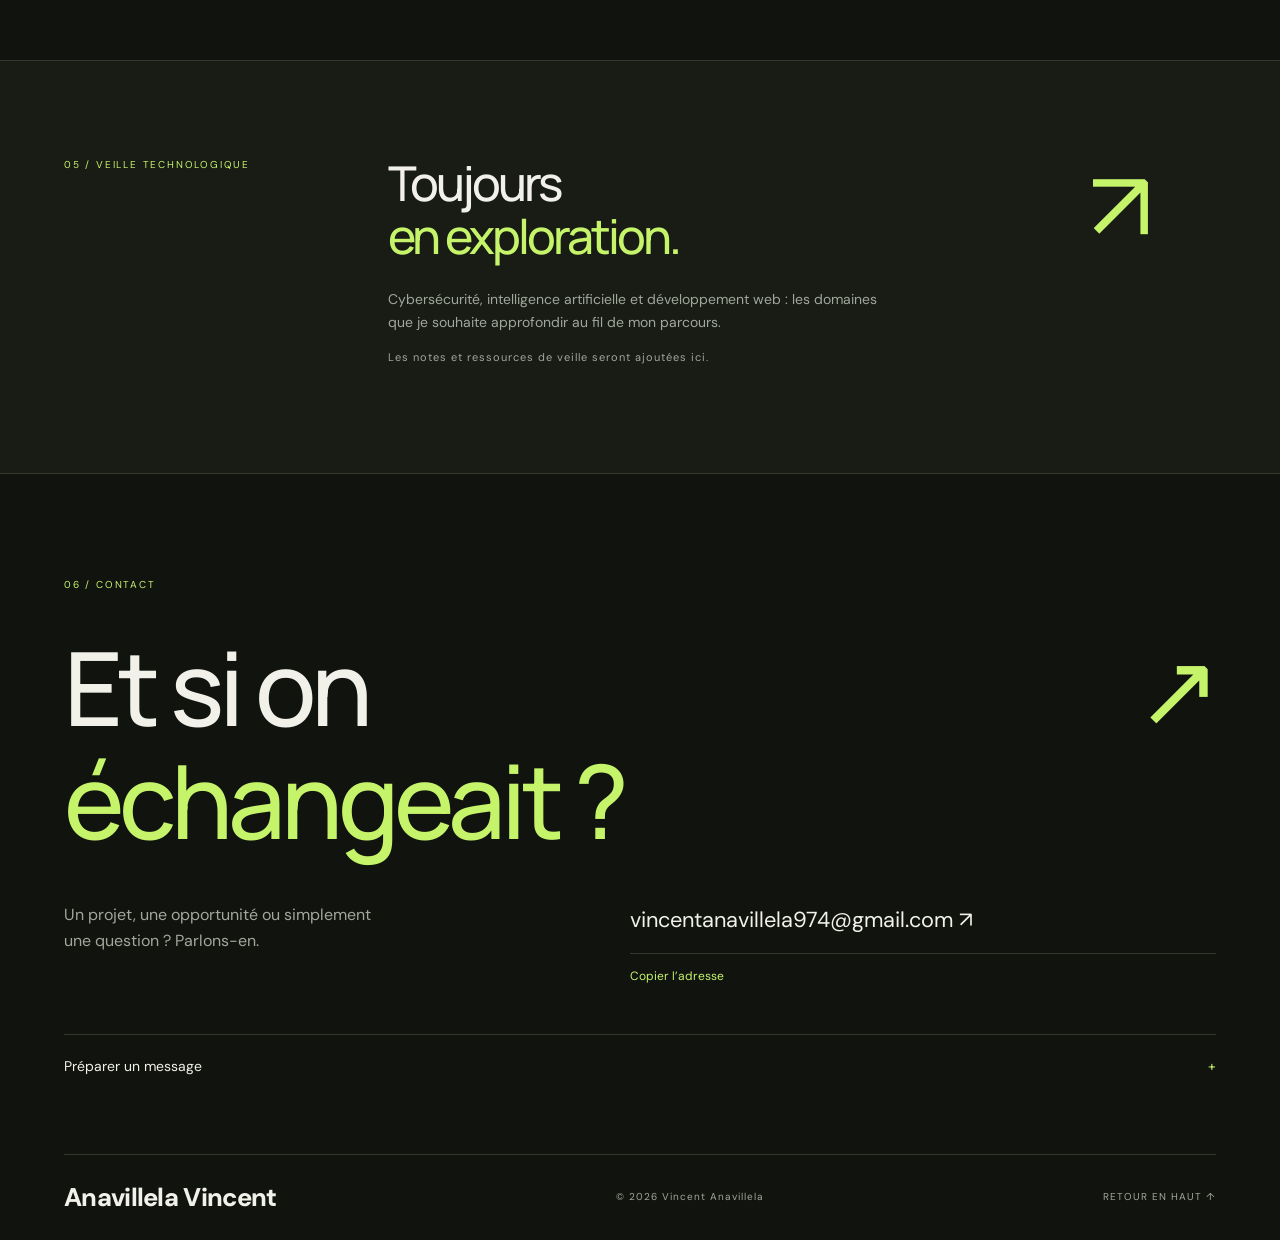
==== commit 705c8694: "Add files via upload" ====
--- a/index.html
+++ b/index.html
@@ -5,6 +5,6 @@
 <div class="ticker" aria-hidden="true"><span>HTML & CSS</span><b>✳</b><span>JAVASCRIPT</span><b>✳</b><span>PHP & MYSQL</span><b>✳</b><span>PYTHON</span><b>✳</b><span>DE L’IDÉE À L’INTERFACE</span><b>✳</b></div>
 <section class="section" id="projects"><div class="section-top"><span class="eyebrow">01 / PROJETS</span><span class="subtle">LA THÉORIE, MISE EN PRATIQUE.</span></div><div class="section-title"><h2>Apprendre.<br><em>En construisant.</em></h2><p>Du site vitrine à l’application de gestion : une sélection de mes projets et des sujets qu’ils m’ont permis d’explorer.</p></div><a class="project featured" href="project-1.html"><div class="project-image"><div class="browser-bar"><i></i><i></i><i></i><span>BRABUS / SITE VITRINE</span></div><img src="assets/png/brabus-refonte.png" alt="Aperçu du site vitrine BRABUS" loading="lazy"></div><div class="project-info"><span class="eyebrow">01 — PROJET PROFESSIONNEL · 2026</span><h3>BRABUS</h3><p>Une vitrine automobile immersive : nouvelle direction graphique, catalogue filtrable et fiches techniques.</p><div class="tags"><span>HTML / CSS</span><span>JavaScript</span><span>PHP / MySQL</span></div><span class="project-link">Découvrir le projet <b>↗</b></span></div></a><div class="project-bottom"><a class="project todo" href="project-2.html"><div class="project-image"><img src="assets/png/mes-taches-refonte.png" alt="Nouvelle interface du projet To do list" loading="lazy"></div><div class="project-caption"><div><span class="eyebrow">02 / PROJET PROFESSIONNEL · 2026</span><h3>To do list</h3><p>To do list : une interface claire, une démonstration interactive et une API Python.</p></div><span class="round-arrow">↗</span></div></a><a class="project future" href="project-3.html"><span class="eyebrow">03 / PROJET SCOLAIRE · EN COURS</span><div class="future-art" aria-hidden="true">97<span>CAR</span><b>↗</b></div><div class="project-caption"><div><h3>97CAR</h3><p>Projet scolaire en cours de réalisation.</p></div><span class="round-arrow">↗</span></div></a></div></section>
 <section id="about" class="section about"><div class="section-top"><span class="eyebrow">02 / PROFIL</span><span class="subtle">LA CURIOSITÉ COMME MOTEUR.</span></div><div class="about-grid"><h2>Un parcours.<br>Une envie<br><em>de créer.</em><span class="asterisk" aria-hidden="true">✳</span></h2><div><p class="large-copy">Étudiant en BTS SIO, option SLAM, je me forme à la conception et au développement d’applications.</p><p>Mon objectif : poursuivre mes études en informatique, en licence professionnelle ou générale, et mettre mes compétences au service de projets concrets.</p><p>J’aime résoudre des problèmes, comprendre comment les outils fonctionnent et progresser en construisant.</p><a class="text-link" href="CV_Vincent_ANAVILELA.docx" target="_blank" rel="noopener">Consulter mon parcours complet ↗</a><div class="internship"><span class="eyebrow">RECHERCHE DE STAGE · 2E ANNÉE</span><h3>Du 25 janvier au 7 mars 2027</h3><p>Je recherche un stage de six semaines en développement informatique dans le cadre de mon BTS SIO, option SLAM.</p><a class="text-link" href="#contact">Me contacter pour un stage ↗</a></div><div class="skills"><div><span>01 / INTERFACES</span><p>HTML · CSS · JavaScript</p></div><div><span>02 / APPLICATIONS</span><p>PHP · Python · OpenCart</p></div><div><span>03 / DONNÉES & OUTILS</span><p>MySQL · MariaDB · PostgreSQL · GitHub</p></div></div></div></div></section>
-<section id="parcours" class="section journey"><div class="section-top"><span class="eyebrow">03 / PARCOURS</span><span class="subtle">2022 → 2027</span></div><div class="section-title"><h2>Chaque étape.<br><em>Un peu plus loin.</em></h2><p>Des premières lignes de code aux projets sur le terrain : mon parcours se construit en avançant.</p></div><ol class="journey-track"><li><div class="journey-year" aria-hidden="true">2022<span>LE POINT DE DÉPART</span></div><article class="journey-card"><span class="journey-type">01 / FORMATION</span><p class="journey-period">Août 2022 — juillet 2025</p><h3>Les premières<br>lignes de code.</h3><p class="journey-diploma">Baccalauréat général · NSI & SES</p><p>Lycée Jean-Claude Fruteau, Saint-Benoît.</p><div class="journey-tags"><span>Numérique & informatique</span><span>Économie & société</span></div></article></li><li><div class="journey-year" aria-hidden="true">2025<span>CHOISIR LE DÉVELOPPEMENT</span></div><article class="journey-card"><span class="journey-type">02 / SPÉCIALISATION</span><p class="journey-period">Août 2025 — juillet 2027 prévu</p><h3>Passer du code<br>à l’application.</h3><p class="journey-diploma">BTS SIO · option SLAM</p><p>Lycée Nelson Mandela, Saint-Benoît. Conception et développement d’applications.</p><div class="journey-tags"><span>Développement</span><span>Applications métiers</span></div></article></li><li><div class="journey-year" aria-hidden="true">2026<span>PREMIÈRE IMMERSION</span></div><article class="journey-card"><span class="journey-type">03 / EXPÉRIENCE PROFESSIONNELLE</span><p class="journey-period">Mai — juin 2026</p><h3>Le code rencontre<br>le terrain.</h3><p class="journey-diploma">Stage en développement web · CIREST</p><p>Saint-Benoît. Développement web et utilisation d’API, de Git et de GitHub.</p><div class="journey-tags"><span>HTML / CSS / JavaScript</span><span>PHP & API</span></div></article></li><li class="journey-next"><div class="journey-year" aria-hidden="true">2027<span>LA PROCHAINE ÉTAPE</span></div><article class="journey-card"><span class="journey-type"><i></i> RECHERCHE DE STAGE</span><p class="journey-period">25 janvier — 7 mars 2027 · 6 semaines</p><h3>Et la suite,<br><em>avec vous ?</em></h3><p>Un stage de deuxième année en développement informatique pour continuer à apprendre sur des projets concrets.</p><a class="text-link" href="#contact">Échangeons sur une opportunité ↗</a></article></li></ol><div class="journey-badges"><span class="eyebrow">EN CHEMIN, DES ACQUIS</span><a href="#certif"><strong>PIX</strong><span>2024–2025</span><b>↗</b></a><a href="#certif"><strong>Cisco</strong><span>2025–2026</span><b>↗</b></a></div></section><section id="certif" class="section"><div class="section-top"><span class="eyebrow">04 / CERTIFICATIONS</span><span class="subtle">APPRENDRE AU-DELÀ DU CODE.</span></div><div class="section-title"><h2>Les bases solides.<br><em>La suite ouverte.</em></h2><p>Du matériel informatique à l’intelligence artificielle : mes attestations, accessibles en un clic.</p></div><div class="certificates"><a href="base-info-badge.pdf" target="_blank" rel="noopener"><img src="assets/png/base-materiel-informatique.png" alt="" loading="lazy"><span><small>INFORMATIQUE</small>Les bases du matériel informatique</span><b>↗</b></a><a href="intro-cyber-badge.pdf" target="_blank" rel="noopener"><img src="assets/png/intro-cybersecurite.png" alt="" loading="lazy"><span><small>SÉCURITÉ</small>Introduction à la cybersécurité</span><b>↗</b></a><a href="sensibilisation-numerique-badge.pdf" target="_blank" rel="noopener"><img src="assets/png/sensibilisation-numerique.png" alt="" loading="lazy"><span><small>NUMÉRIQUE</small>Sensibilisation au numérique</span><b>↗</b></a><a href="intro-ia-moderne-badge.pdf" target="_blank" rel="noopener"><img src="assets/png/intro-ia-moderne.png" alt="" loading="lazy"><span><small>INTELLIGENCE ARTIFICIELLE</small>Introduction à l’IA moderne</span><b>↗</b></a><a href="linux-badge.pdf" target="_blank" rel="noopener"><img src="assets/png/linux-unhatched.png" alt="" loading="lazy"><span><small>SYSTÈMES</small>Linux Unhatched</span><b>↗</b></a></div></section>
+<section id="parcours" class="section journey"><div class="section-top"><span class="eyebrow">03 / PARCOURS</span><span class="subtle">2022 → 2027</span></div><div class="section-title"><h2>Chaque étape.<br><em>Un peu plus loin.</em></h2><p>Des premières lignes de code aux projets sur le terrain : mon parcours se construit en avançant.</p></div><ol class="journey-track"><li><div class="journey-year" aria-hidden="true">2022<span>LE POINT DE DÉPART</span></div><article class="journey-card"><span class="journey-type">01 / FORMATION</span><p class="journey-period">Août 2022 — juillet 2025</p><h3>Les premières<br>lignes de code.</h3><p class="journey-diploma">Baccalauréat général · NSI & SES</p><p>Lycée Jean-Claude Fruteau, Saint-Benoît.</p><div class="journey-tags"><span>Numérique & informatique</span><span>Économie & société</span></div></article></li><li><div class="journey-year" aria-hidden="true">2025<span>CHOISIR LE DÉVELOPPEMENT</span></div><article class="journey-card"><span class="journey-type">02 / SPÉCIALISATION</span><p class="journey-period">Août 2025 — juillet 2027 prévu</p><h3>Passer du code<br>à l’application.</h3><p class="journey-diploma">BTS SIO · option SLAM</p><p>Lycée Nelson Mandela, Saint-Benoît. Conception et développement d’applications.</p><div class="journey-tags"><span>Développement</span><span>Applications métiers</span></div></article></li><li><div class="journey-year" aria-hidden="true">2026<span>PREMIÈRE IMMERSION</span></div><article class="journey-card"><span class="journey-type">03 / EXPÉRIENCE PROFESSIONNELLE</span><p class="journey-period">Mai — juin 2026</p><h3>Le code rencontre<br>le terrain.</h3><p class="journey-diploma">Stage en développement web · CIREST</p><p>Saint-Benoît. Développement web et utilisation d’API, de Git et de GitHub.</p><div class="journey-tags"><span>HTML / CSS / JavaScript</span><span>PHP & API</span></div></article></li><li class="journey-next"><div class="journey-year" aria-hidden="true">2027<span>LA PROCHAINE ÉTAPE</span></div><article class="journey-card"><span class="journey-type"><i></i> RECHERCHE DE STAGE</span><p class="journey-period">25 janvier — 7 mars 2027 · 6 semaines</p><h3>Et la suite,<br><em>avec vous ?</em></h3><p>Un stage de deuxième année en développement informatique pour continuer à apprendre sur des projets concrets.</p><a class="text-link" href="#contact">Échangeons sur une opportunité ↗</a></article></li></ol></section><section id="certif" class="section"><div class="section-top"><span class="eyebrow">04 / CERTIFICATIONS</span><span class="subtle">APPRENDRE AU-DELÀ DU CODE.</span></div><div class="section-title"><h2>Les bases solides.<br><em>La suite ouverte.</em></h2><p>Du matériel informatique à l’intelligence artificielle : mes attestations, accessibles en un clic.</p></div><div class="certificates"><a href="base-info-badge.pdf" target="_blank" rel="noopener"><img src="assets/png/base-materiel-informatique.png" alt="" loading="lazy"><span><small>INFORMATIQUE</small>Les bases du matériel informatique</span><b>↗</b></a><a href="intro-cyber-badge.pdf" target="_blank" rel="noopener"><img src="assets/png/intro-cybersecurite.png" alt="" loading="lazy"><span><small>SÉCURITÉ</small>Introduction à la cybersécurité</span><b>↗</b></a><a href="sensibilisation-numerique-badge.pdf" target="_blank" rel="noopener"><img src="assets/png/sensibilisation-numerique.png" alt="" loading="lazy"><span><small>NUMÉRIQUE</small>Sensibilisation au numérique</span><b>↗</b></a><a href="intro-ia-moderne-badge.pdf" target="_blank" rel="noopener"><img src="assets/png/intro-ia-moderne.png" alt="" loading="lazy"><span><small>INTELLIGENCE ARTIFICIELLE</small>Introduction à l’IA moderne</span><b>↗</b></a><a href="linux-badge.pdf" target="_blank" rel="noopener"><img src="assets/png/linux-unhatched.png" alt="" loading="lazy"><span><small>SYSTÈMES</small>Linux Unhatched</span><b>↗</b></a></div></section>
 <section class="section watch" id="veille"><span class="eyebrow">05 / VEILLE TECHNOLOGIQUE</span><div><h2>Toujours<br><em>en exploration.</em></h2><p>Cybersécurité, intelligence artificielle et développement web : les domaines que je souhaite approfondir au fil de mon parcours.</p><p class="subtle">Les notes et ressources de veille seront ajoutées ici.</p></div><span class="watch-mark" aria-hidden="true">↗</span></section>
 <section class="section contact" id="contact"><span class="eyebrow">06 / CONTACT</span><h2>Et si on<br><em>échangeait ?</em><span aria-hidden="true">↗</span></h2><div class="contact-grid"><p>Un projet, une opportunité ou simplement une question ? Parlons-en.</p><div><a class="email" href="mailto:vincentanavillela974@gmail.com">vincentanavillela974@gmail.com ↗</a><button class="copy" type="button">Copier l’adresse</button><span id="copy-status" role="status"></span></div></div><details class="message"><summary>Préparer un message <span>+</span></summary><form id="contact-form"><label>Votre nom<input name="name" autocomplete="name" required maxlength="100"></label><label>Votre adresse e-mail<input type="email" name="email" autocomplete="email" required maxlength="200"></label><label>Votre message<textarea name="message" required rows="4" maxlength="5000"></textarea></label><button class="button" type="submit">Ouvrir mon application e-mail ↗</button><p>Le message s’ouvre dans votre application e-mail. Vous pourrez le relire avant de l’envoyer.</p></form></details></section></main><footer><a class="brand" href="#main">Anavillela Vincent</a><span>© <span id="year">2026</span> Vincent Anavillela</span><a href="#main">RETOUR EN HAUT ↑</a></footer></body></html>
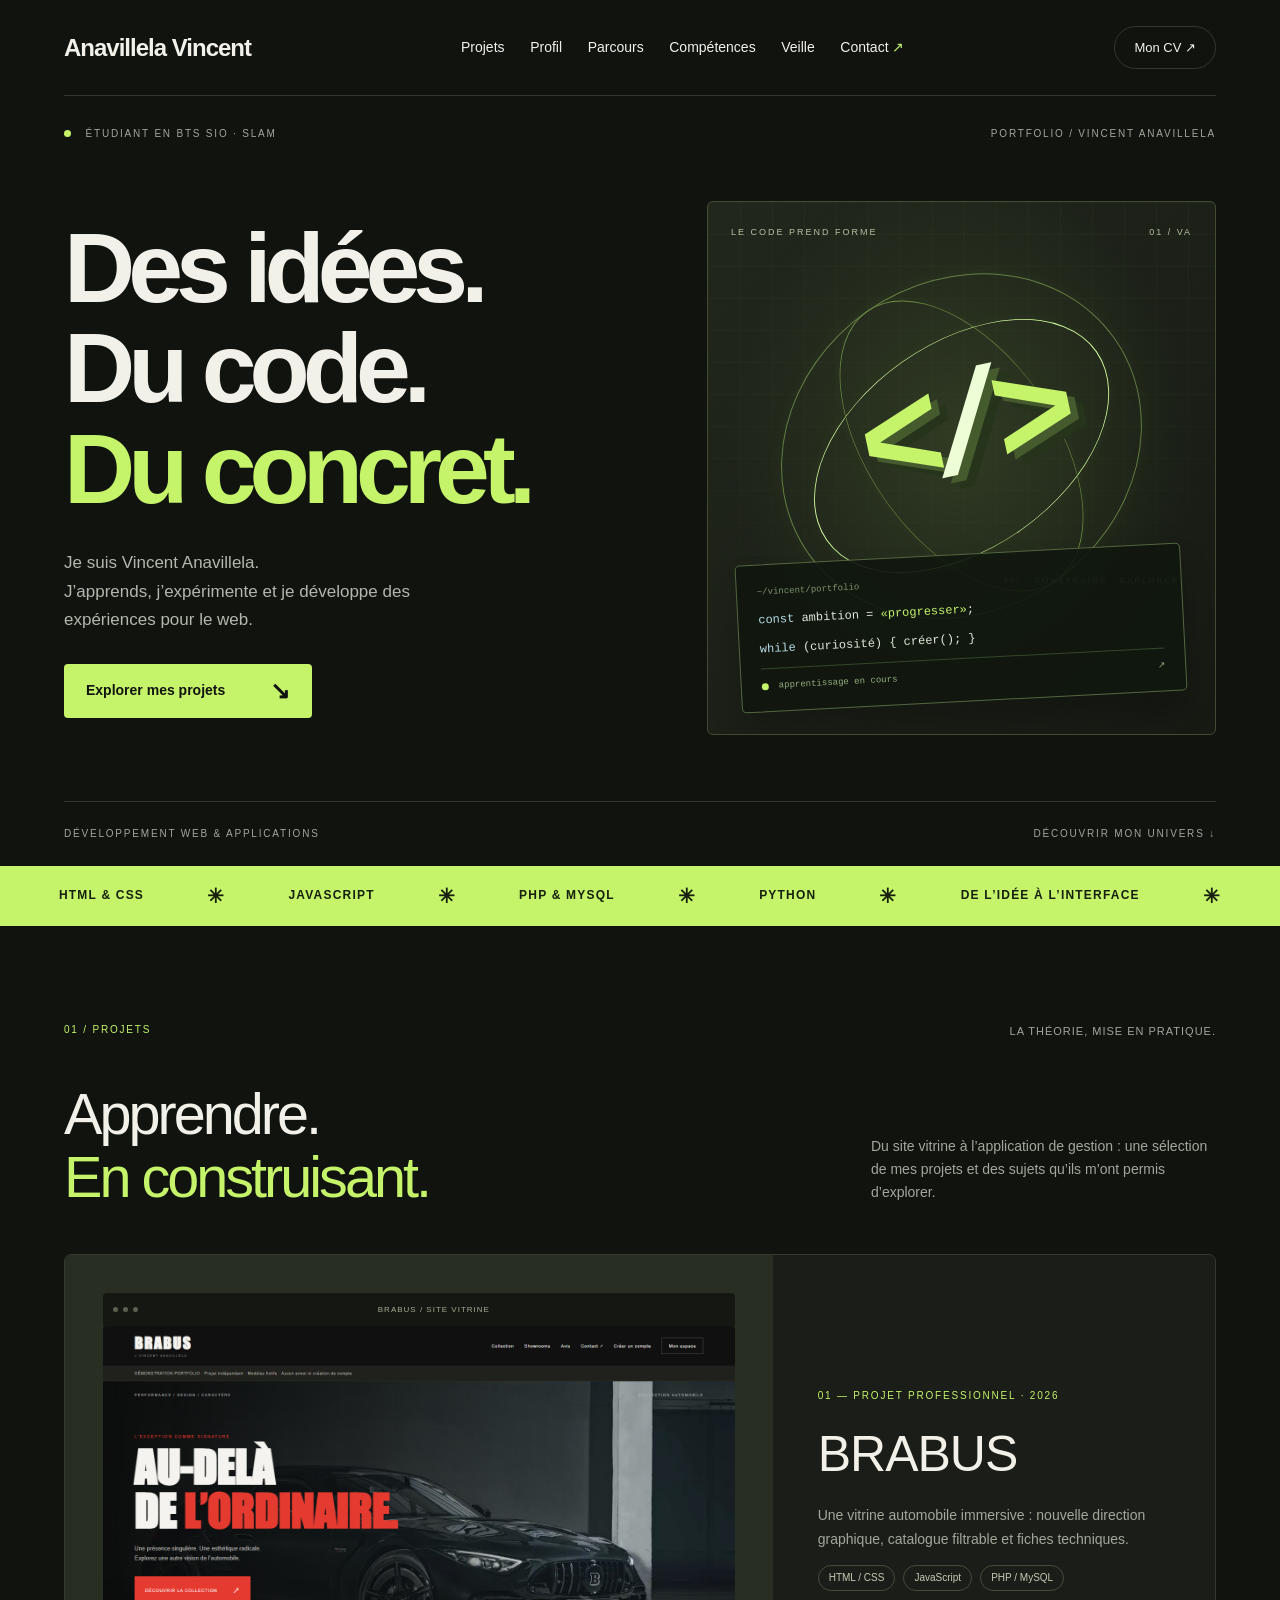
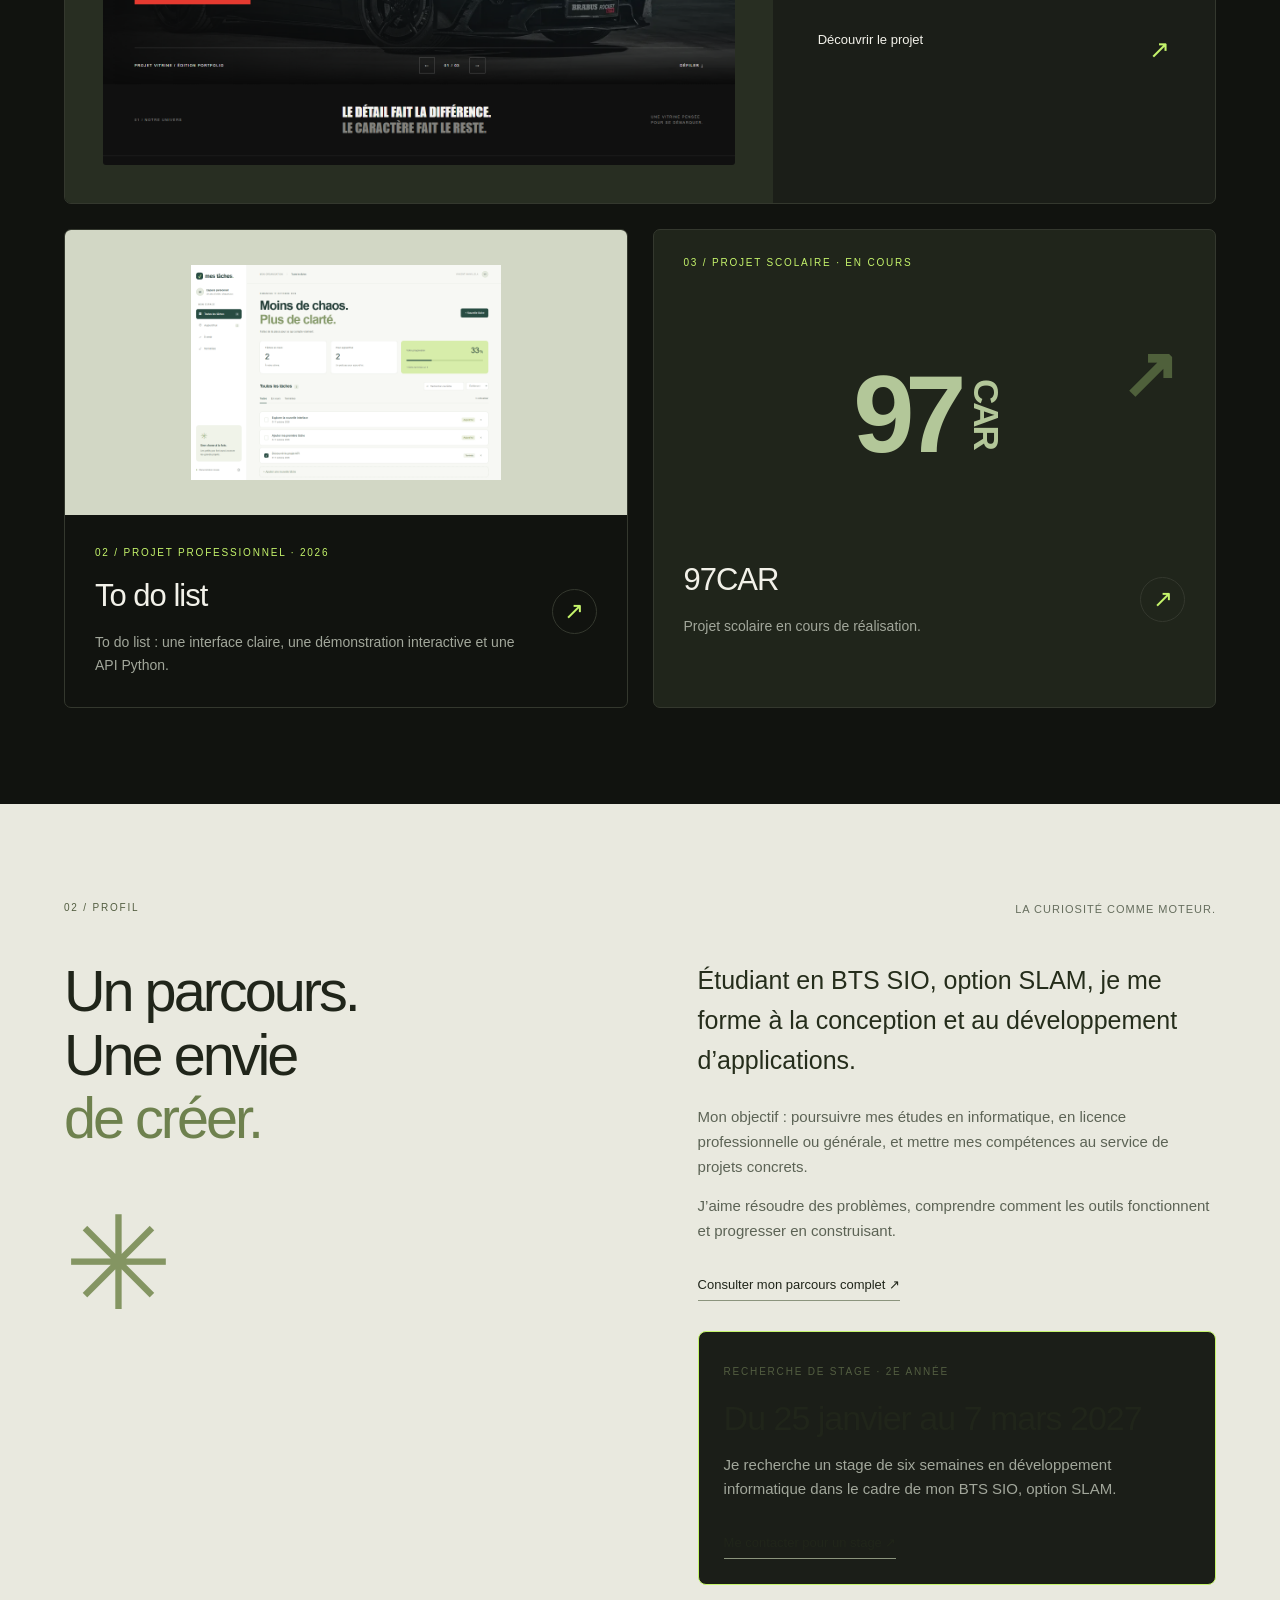
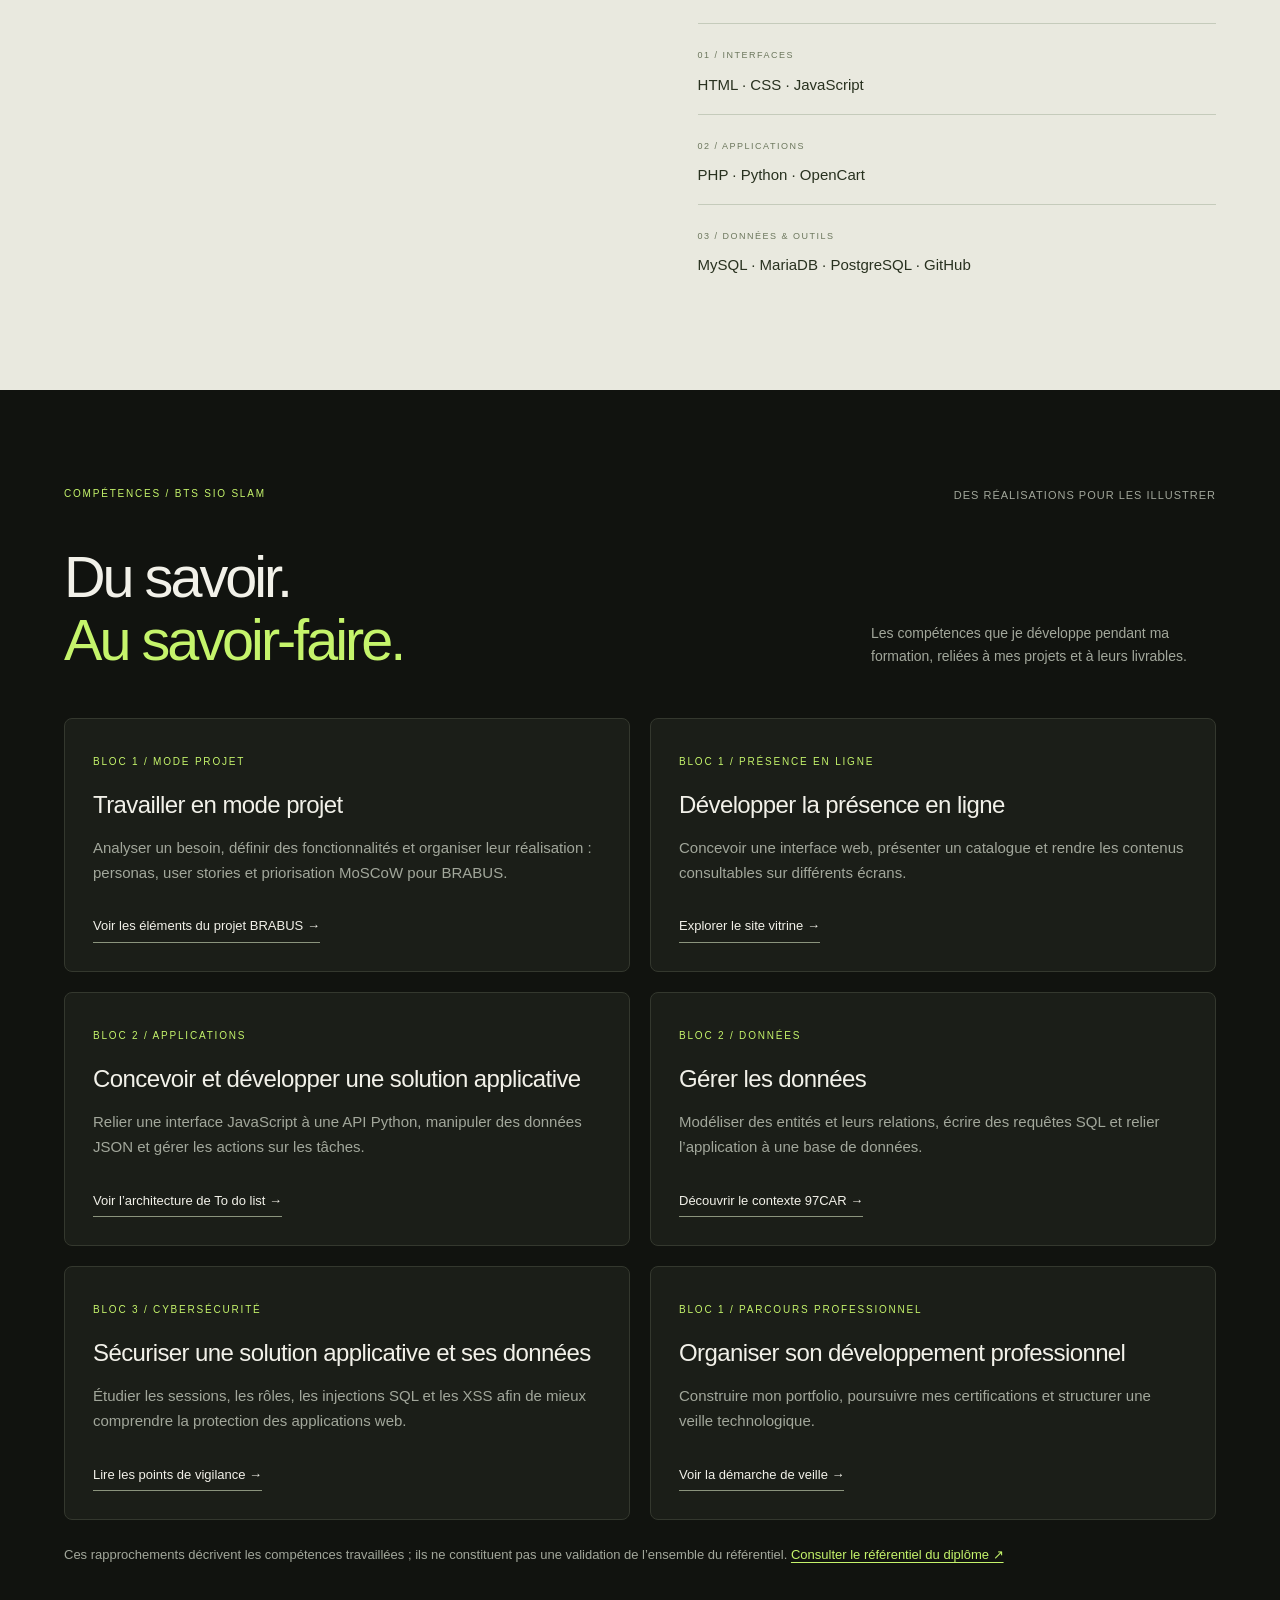
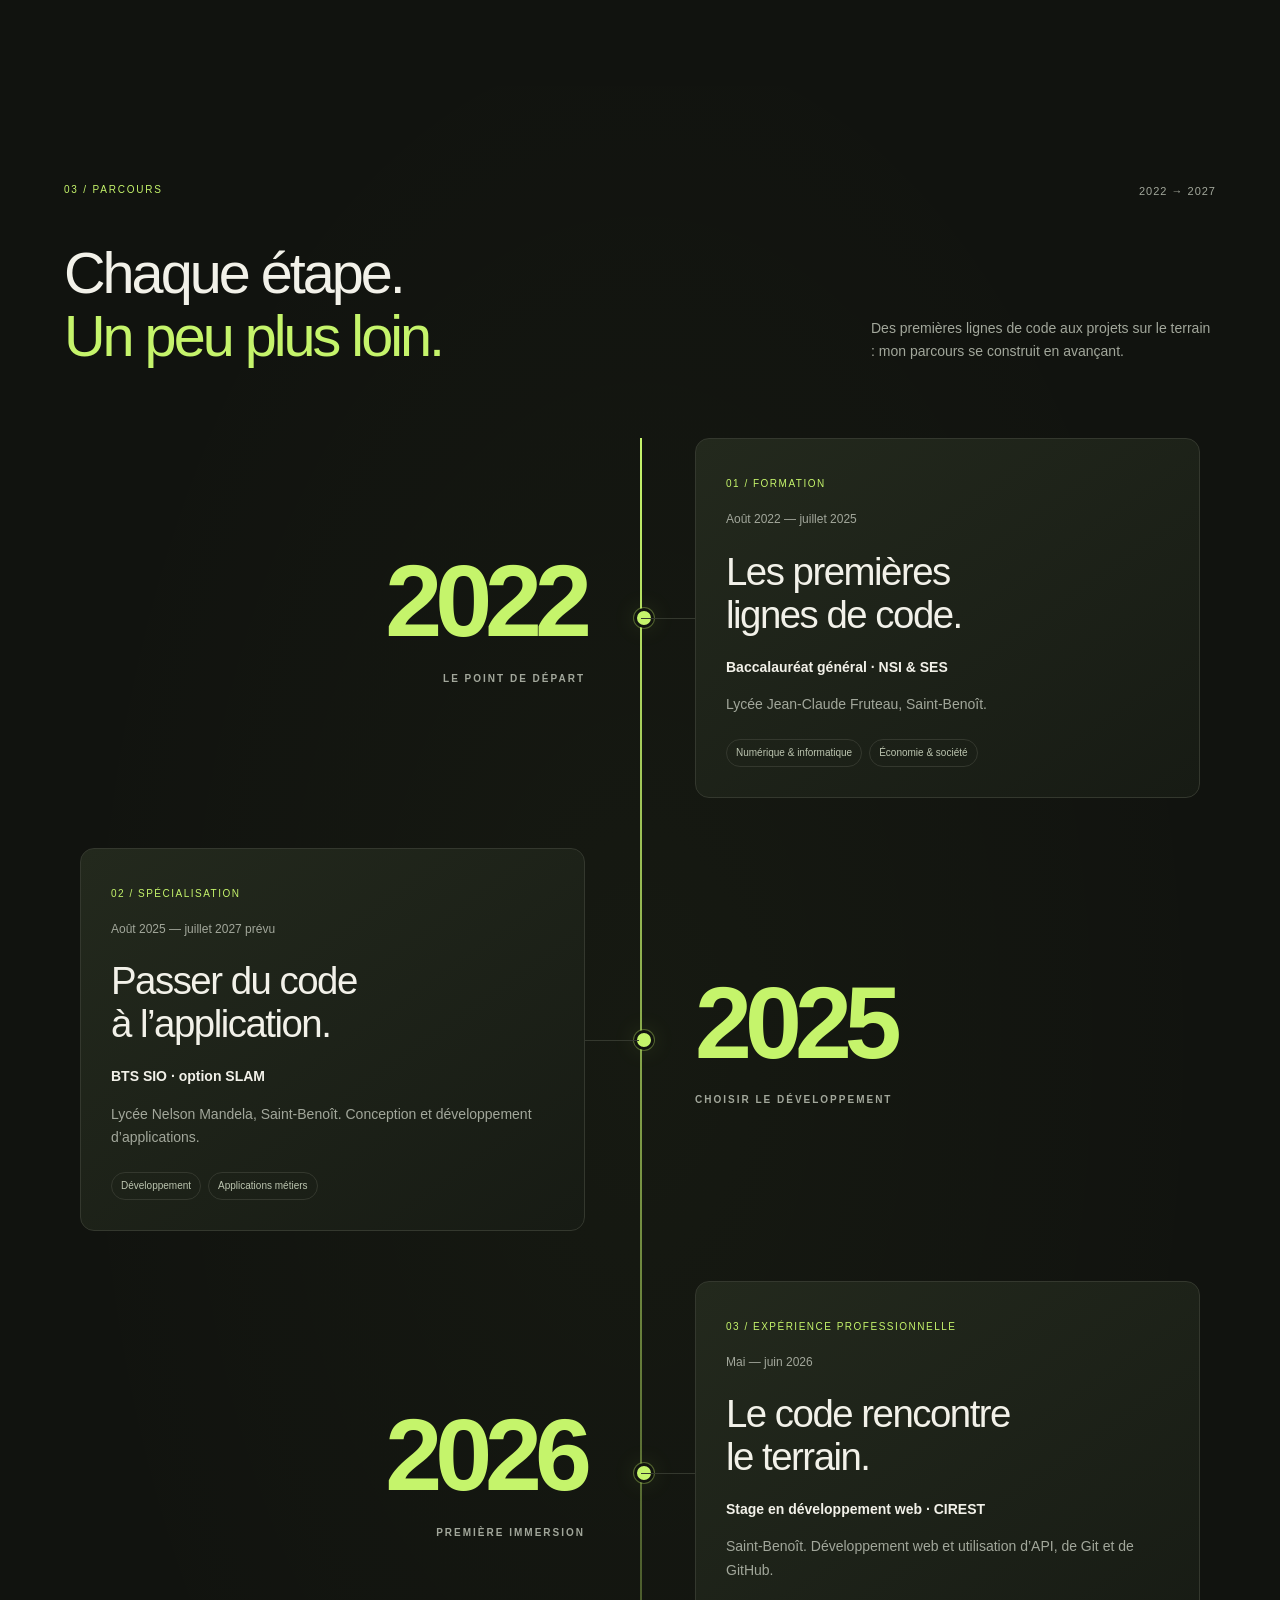
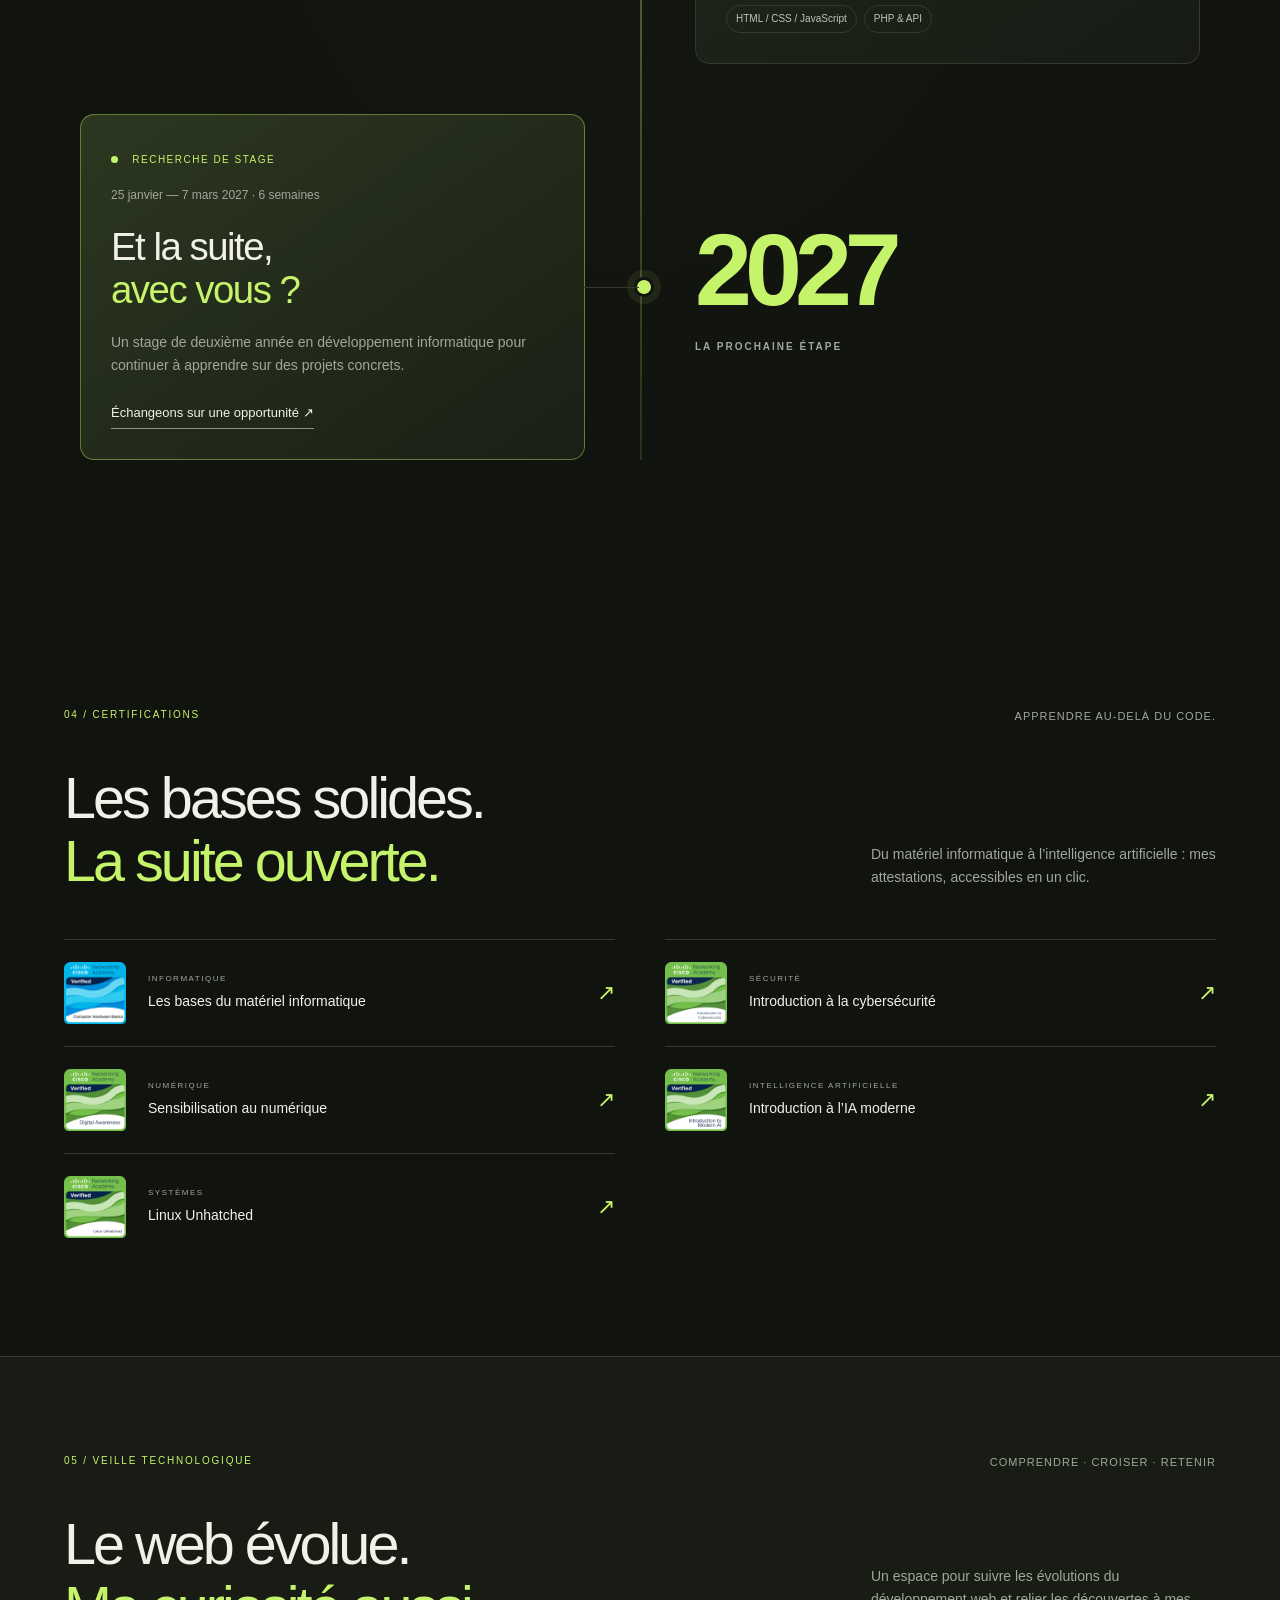
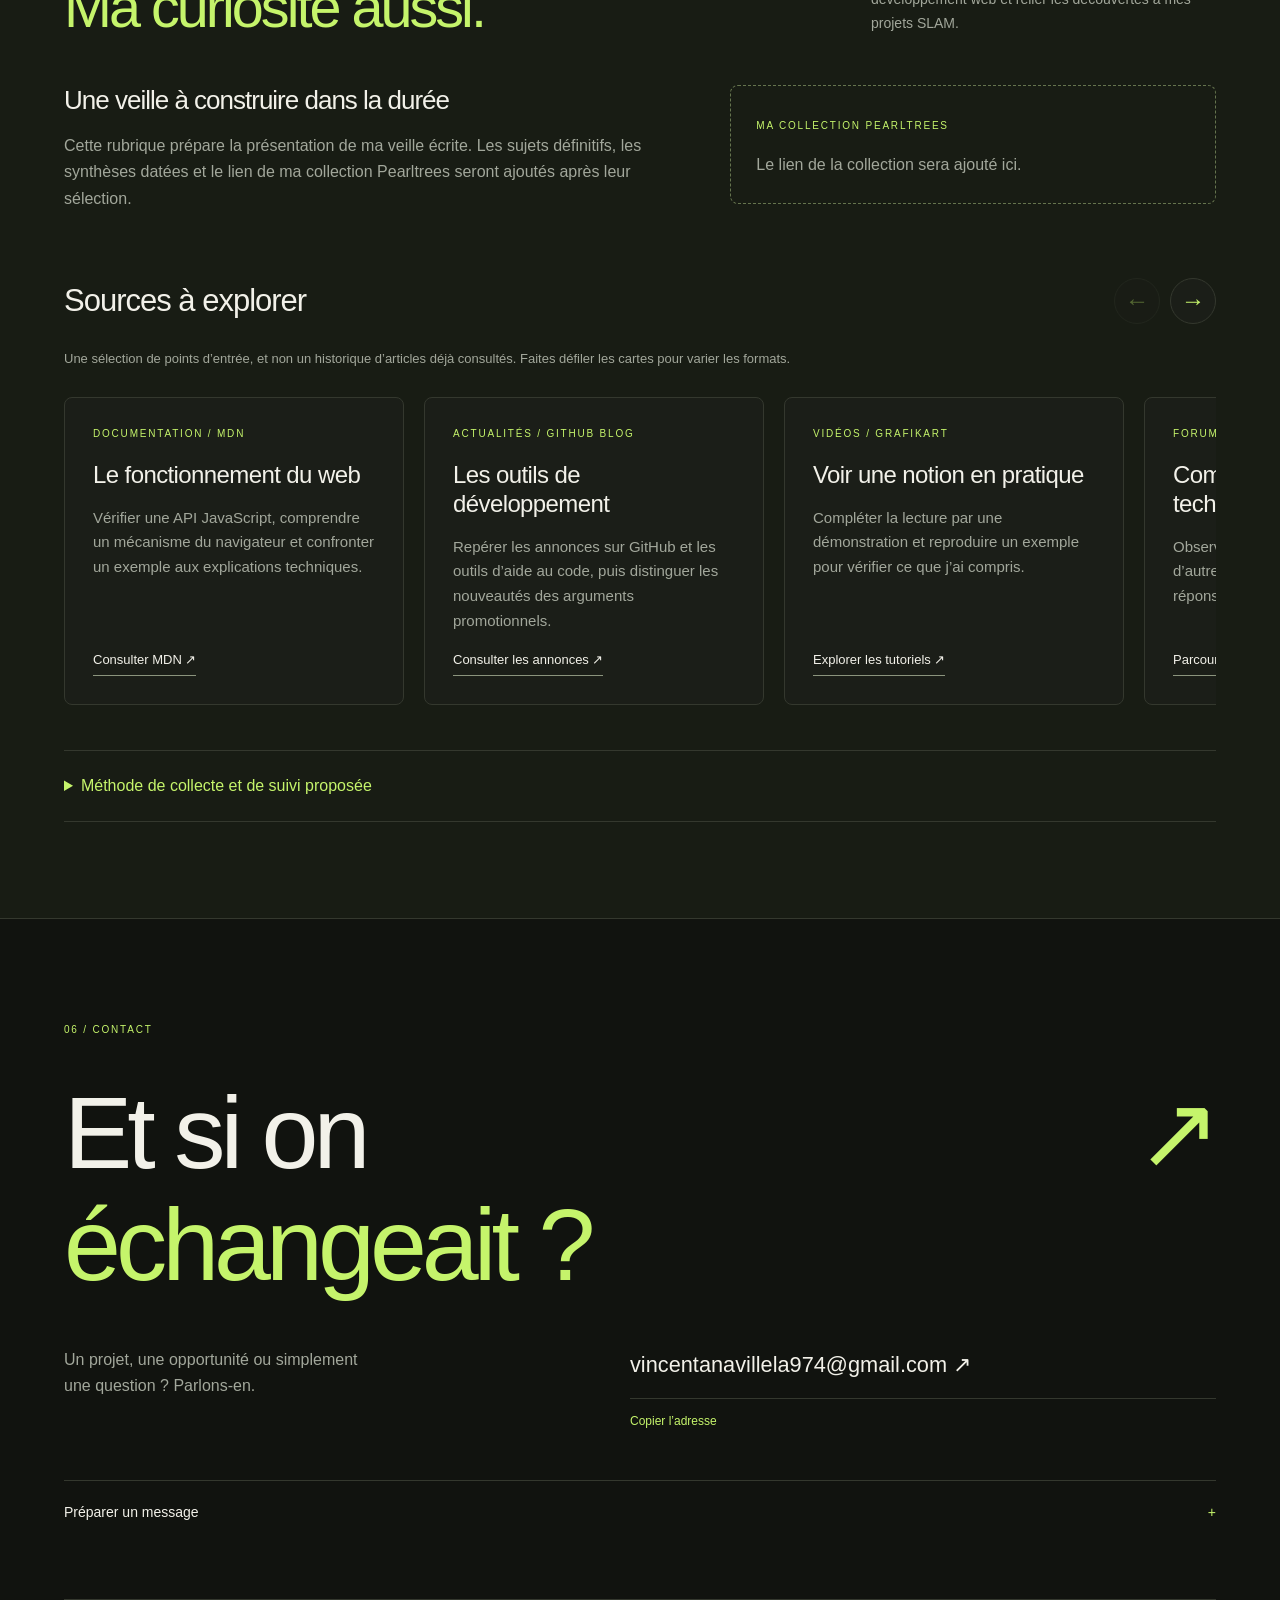
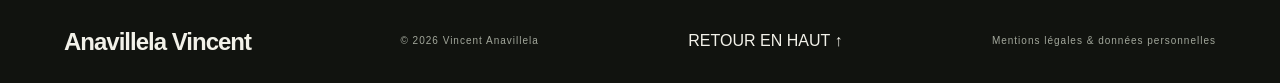
==== commit 52a1332e: "Add files via upload" ====
--- a/index.html
+++ b/index.html
@@ -1,10 +1,20 @@
 <!doctype html>
-<html lang="fr"><head><meta charset="utf-8"><meta name="viewport" content="width=device-width,initial-scale=1"><meta name="description" content="Vincent Anavillela, étudiant en BTS SIO SLAM. Découvrez mes projets web, mon parcours et mes certifications."><meta name="theme-color" content="#11130f"><title>Vincent Anavillela — Développement web</title><link rel="icon" href="favicon.svg" type="image/svg+xml"><link rel="stylesheet" href="style.css"><script src="app.js" defer></script></head>
-<body><a class="skip" href="#main">Aller au contenu</a><header><a class="brand" href="index.html" aria-label="Vincent Anavillela, accueil">Anavillela Vincent</a><nav id="navigation" aria-label="Navigation principale"><a href="#projects">Projets</a><a href="#about">Profil</a><a href="#parcours">Parcours</a><a href="#certif">Certifications</a><a href="#contact">Contact <span>↗</span></a></nav><button class="menu" aria-controls="navigation" aria-expanded="false">Menu +</button><a class="cv" href="CV_Vincent_ANAVILELA.docx" target="_blank" rel="noopener">Mon CV ↗</a></header>
+<html lang="fr"><head><meta charset="utf-8"><meta name="viewport" content="width=device-width,initial-scale=1"><meta name="description" content="Vincent Anavillela, étudiant en BTS SIO SLAM. Découvrez mes projets web, mon parcours et mes certifications."><meta name="theme-color" content="#11130f"><title>Vincent Anavillela — Développement web</title><link rel="icon" href="favicon.svg" type="image/svg+xml"><link rel="stylesheet" href="style.css?v=20261116"><script src="app.js" defer></script></head>
+<body><a class="skip" href="#main">Aller au contenu</a><header><a class="brand" href="index.html" aria-label="Vincent Anavillela, accueil">Anavillela Vincent</a><nav id="navigation" aria-label="Navigation principale"><a href="#projects">Projets</a><a href="#about">Profil</a><a href="#parcours">Parcours</a><a href="#competences">Compétences</a><a href="#veille">Veille</a><a href="#contact">Contact <span>↗</span></a></nav><button class="menu" aria-controls="navigation" aria-expanded="false">Menu +</button><a class="cv" href="Vincent_ANAVILELA_CV.pdf" target="_blank" rel="noopener">Mon CV ↗</a></header>
 <main id="main"><section class="hero"><div class="hero-meta"><span><i></i> ÉTUDIANT EN BTS SIO · SLAM</span><span>PORTFOLIO / VINCENT ANAVILLELA</span></div><div class="hero-grid"><div><h1>Des idées.<br>Du code.<br><em>Du concret.</em></h1><p class="intro">Je suis Vincent Anavillela.<br>J’apprends, j’expérimente et je développe des expériences pour le web.</p><a class="button" href="#projects">Explorer mes projets <span>↘</span></a></div><div class="visual" aria-hidden="true"><div class="visual-top"><span>LE CODE PREND FORME</span><span>01 / VA</span></div><div class="orbit orbit-one"></div><div class="orbit orbit-two"></div><div class="orbit orbit-three"></div><div class="code-symbol">&lt;<span>/</span>&gt;</div><span class="coordinate">22° · CONSTRUIRE · EXPLORER</span><div class="terminal"><span class="terminal-label">~/vincent/portfolio</span><p><b>const</b> ambition = <q>progresser</q>;</p><p><b>while</b> (curiosité) { créer(); }</p><span class="terminal-bottom"><i></i> apprentissage en cours<span>↗</span></span></div></div></div><div class="hero-foot"><span>DÉVELOPPEMENT WEB & APPLICATIONS</span><a href="#about">DÉCOUVRIR MON UNIVERS ↓</a></div></section>
 <div class="ticker" aria-hidden="true"><span>HTML & CSS</span><b>✳</b><span>JAVASCRIPT</span><b>✳</b><span>PHP & MYSQL</span><b>✳</b><span>PYTHON</span><b>✳</b><span>DE L’IDÉE À L’INTERFACE</span><b>✳</b></div>
 <section class="section" id="projects"><div class="section-top"><span class="eyebrow">01 / PROJETS</span><span class="subtle">LA THÉORIE, MISE EN PRATIQUE.</span></div><div class="section-title"><h2>Apprendre.<br><em>En construisant.</em></h2><p>Du site vitrine à l’application de gestion : une sélection de mes projets et des sujets qu’ils m’ont permis d’explorer.</p></div><a class="project featured" href="project-1.html"><div class="project-image"><div class="browser-bar"><i></i><i></i><i></i><span>BRABUS / SITE VITRINE</span></div><img src="assets/png/brabus-refonte.png" alt="Aperçu du site vitrine BRABUS" loading="lazy"></div><div class="project-info"><span class="eyebrow">01 — PROJET PROFESSIONNEL · 2026</span><h3>BRABUS</h3><p>Une vitrine automobile immersive : nouvelle direction graphique, catalogue filtrable et fiches techniques.</p><div class="tags"><span>HTML / CSS</span><span>JavaScript</span><span>PHP / MySQL</span></div><span class="project-link">Découvrir le projet <b>↗</b></span></div></a><div class="project-bottom"><a class="project todo" href="project-2.html"><div class="project-image"><img src="assets/png/mes-taches-refonte.png" alt="Nouvelle interface du projet To do list" loading="lazy"></div><div class="project-caption"><div><span class="eyebrow">02 / PROJET PROFESSIONNEL · 2026</span><h3>To do list</h3><p>To do list : une interface claire, une démonstration interactive et une API Python.</p></div><span class="round-arrow">↗</span></div></a><a class="project future" href="project-3.html"><span class="eyebrow">03 / PROJET SCOLAIRE · EN COURS</span><div class="future-art" aria-hidden="true">97<span>CAR</span><b>↗</b></div><div class="project-caption"><div><h3>97CAR</h3><p>Projet scolaire en cours de réalisation.</p></div><span class="round-arrow">↗</span></div></a></div></section>
-<section id="about" class="section about"><div class="section-top"><span class="eyebrow">02 / PROFIL</span><span class="subtle">LA CURIOSITÉ COMME MOTEUR.</span></div><div class="about-grid"><h2>Un parcours.<br>Une envie<br><em>de créer.</em><span class="asterisk" aria-hidden="true">✳</span></h2><div><p class="large-copy">Étudiant en BTS SIO, option SLAM, je me forme à la conception et au développement d’applications.</p><p>Mon objectif : poursuivre mes études en informatique, en licence professionnelle ou générale, et mettre mes compétences au service de projets concrets.</p><p>J’aime résoudre des problèmes, comprendre comment les outils fonctionnent et progresser en construisant.</p><a class="text-link" href="CV_Vincent_ANAVILELA.docx" target="_blank" rel="noopener">Consulter mon parcours complet ↗</a><div class="internship"><span class="eyebrow">RECHERCHE DE STAGE · 2E ANNÉE</span><h3>Du 25 janvier au 7 mars 2027</h3><p>Je recherche un stage de six semaines en développement informatique dans le cadre de mon BTS SIO, option SLAM.</p><a class="text-link" href="#contact">Me contacter pour un stage ↗</a></div><div class="skills"><div><span>01 / INTERFACES</span><p>HTML · CSS · JavaScript</p></div><div><span>02 / APPLICATIONS</span><p>PHP · Python · OpenCart</p></div><div><span>03 / DONNÉES & OUTILS</span><p>MySQL · MariaDB · PostgreSQL · GitHub</p></div></div></div></div></section>
-<section id="parcours" class="section journey"><div class="section-top"><span class="eyebrow">03 / PARCOURS</span><span class="subtle">2022 → 2027</span></div><div class="section-title"><h2>Chaque étape.<br><em>Un peu plus loin.</em></h2><p>Des premières lignes de code aux projets sur le terrain : mon parcours se construit en avançant.</p></div><ol class="journey-track"><li><div class="journey-year" aria-hidden="true">2022<span>LE POINT DE DÉPART</span></div><article class="journey-card"><span class="journey-type">01 / FORMATION</span><p class="journey-period">Août 2022 — juillet 2025</p><h3>Les premières<br>lignes de code.</h3><p class="journey-diploma">Baccalauréat général · NSI & SES</p><p>Lycée Jean-Claude Fruteau, Saint-Benoît.</p><div class="journey-tags"><span>Numérique & informatique</span><span>Économie & société</span></div></article></li><li><div class="journey-year" aria-hidden="true">2025<span>CHOISIR LE DÉVELOPPEMENT</span></div><article class="journey-card"><span class="journey-type">02 / SPÉCIALISATION</span><p class="journey-period">Août 2025 — juillet 2027 prévu</p><h3>Passer du code<br>à l’application.</h3><p class="journey-diploma">BTS SIO · option SLAM</p><p>Lycée Nelson Mandela, Saint-Benoît. Conception et développement d’applications.</p><div class="journey-tags"><span>Développement</span><span>Applications métiers</span></div></article></li><li><div class="journey-year" aria-hidden="true">2026<span>PREMIÈRE IMMERSION</span></div><article class="journey-card"><span class="journey-type">03 / EXPÉRIENCE PROFESSIONNELLE</span><p class="journey-period">Mai — juin 2026</p><h3>Le code rencontre<br>le terrain.</h3><p class="journey-diploma">Stage en développement web · CIREST</p><p>Saint-Benoît. Développement web et utilisation d’API, de Git et de GitHub.</p><div class="journey-tags"><span>HTML / CSS / JavaScript</span><span>PHP & API</span></div></article></li><li class="journey-next"><div class="journey-year" aria-hidden="true">2027<span>LA PROCHAINE ÉTAPE</span></div><article class="journey-card"><span class="journey-type"><i></i> RECHERCHE DE STAGE</span><p class="journey-period">25 janvier — 7 mars 2027 · 6 semaines</p><h3>Et la suite,<br><em>avec vous ?</em></h3><p>Un stage de deuxième année en développement informatique pour continuer à apprendre sur des projets concrets.</p><a class="text-link" href="#contact">Échangeons sur une opportunité ↗</a></article></li></ol></section><section id="certif" class="section"><div class="section-top"><span class="eyebrow">04 / CERTIFICATIONS</span><span class="subtle">APPRENDRE AU-DELÀ DU CODE.</span></div><div class="section-title"><h2>Les bases solides.<br><em>La suite ouverte.</em></h2><p>Du matériel informatique à l’intelligence artificielle : mes attestations, accessibles en un clic.</p></div><div class="certificates"><a href="base-info-badge.pdf" target="_blank" rel="noopener"><img src="assets/png/base-materiel-informatique.png" alt="" loading="lazy"><span><small>INFORMATIQUE</small>Les bases du matériel informatique</span><b>↗</b></a><a href="intro-cyber-badge.pdf" target="_blank" rel="noopener"><img src="assets/png/intro-cybersecurite.png" alt="" loading="lazy"><span><small>SÉCURITÉ</small>Introduction à la cybersécurité</span><b>↗</b></a><a href="sensibilisation-numerique-badge.pdf" target="_blank" rel="noopener"><img src="assets/png/sensibilisation-numerique.png" alt="" loading="lazy"><span><small>NUMÉRIQUE</small>Sensibilisation au numérique</span><b>↗</b></a><a href="intro-ia-moderne-badge.pdf" target="_blank" rel="noopener"><img src="assets/png/intro-ia-moderne.png" alt="" loading="lazy"><span><small>INTELLIGENCE ARTIFICIELLE</small>Introduction à l’IA moderne</span><b>↗</b></a><a href="linux-badge.pdf" target="_blank" rel="noopener"><img src="assets/png/linux-unhatched.png" alt="" loading="lazy"><span><small>SYSTÈMES</small>Linux Unhatched</span><b>↗</b></a></div></section>
-<section class="section watch" id="veille"><span class="eyebrow">05 / VEILLE TECHNOLOGIQUE</span><div><h2>Toujours<br><em>en exploration.</em></h2><p>Cybersécurité, intelligence artificielle et développement web : les domaines que je souhaite approfondir au fil de mon parcours.</p><p class="subtle">Les notes et ressources de veille seront ajoutées ici.</p></div><span class="watch-mark" aria-hidden="true">↗</span></section>
-<section class="section contact" id="contact"><span class="eyebrow">06 / CONTACT</span><h2>Et si on<br><em>échangeait ?</em><span aria-hidden="true">↗</span></h2><div class="contact-grid"><p>Un projet, une opportunité ou simplement une question ? Parlons-en.</p><div><a class="email" href="mailto:vincentanavillela974@gmail.com">vincentanavillela974@gmail.com ↗</a><button class="copy" type="button">Copier l’adresse</button><span id="copy-status" role="status"></span></div></div><details class="message"><summary>Préparer un message <span>+</span></summary><form id="contact-form"><label>Votre nom<input name="name" autocomplete="name" required maxlength="100"></label><label>Votre adresse e-mail<input type="email" name="email" autocomplete="email" required maxlength="200"></label><label>Votre message<textarea name="message" required rows="4" maxlength="5000"></textarea></label><button class="button" type="submit">Ouvrir mon application e-mail ↗</button><p>Le message s’ouvre dans votre application e-mail. Vous pourrez le relire avant de l’envoyer.</p></form></details></section></main><footer><a class="brand" href="#main">Anavillela Vincent</a><span>© <span id="year">2026</span> Vincent Anavillela</span><a href="#main">RETOUR EN HAUT ↑</a></footer></body></html>
+<section id="about" class="section about"><div class="section-top"><span class="eyebrow">02 / PROFIL</span><span class="subtle">LA CURIOSITÉ COMME MOTEUR.</span></div><div class="about-grid"><h2>Un parcours.<br>Une envie<br><em>de créer.</em><span class="asterisk" aria-hidden="true">✳</span></h2><div><p class="large-copy">Étudiant en BTS SIO, option SLAM, je me forme à la conception et au développement d’applications.</p><p>Mon objectif : poursuivre mes études en informatique, en licence professionnelle ou générale, et mettre mes compétences au service de projets concrets.</p><p>J’aime résoudre des problèmes, comprendre comment les outils fonctionnent et progresser en construisant.</p><a class="text-link" href="Vincent_ANAVILELA_CV.pdf" target="_blank" rel="noopener">Consulter mon parcours complet ↗</a><div class="internship"><span class="eyebrow">RECHERCHE DE STAGE · 2E ANNÉE</span><h3>Du 25 janvier au 7 mars 2027</h3><p>Je recherche un stage de six semaines en développement informatique dans le cadre de mon BTS SIO, option SLAM.</p><a class="text-link" href="#contact">Me contacter pour un stage ↗</a></div><div class="skills"><div><span>01 / INTERFACES</span><p>HTML · CSS · JavaScript</p></div><div><span>02 / APPLICATIONS</span><p>PHP · Python · OpenCart</p></div><div><span>03 / DONNÉES & OUTILS</span><p>MySQL · MariaDB · PostgreSQL · GitHub</p></div></div></div></div></section>
+<section class="section" id="competences"><div class="section-top"><span class="eyebrow">COMPÉTENCES / BTS SIO SLAM</span><span class="subtle">DES RÉALISATIONS POUR LES ILLUSTRER</span></div><div class="section-title"><h2>Du savoir.<br><em>Au savoir-faire.</em></h2><p>Les compétences que je développe pendant ma formation, reliées à mes projets et à leurs livrables.</p></div><div class="skill-grid">
+<article class="info-card"><span class="eyebrow">BLOC 1 / MODE PROJET</span><h3>Travailler en mode projet</h3><p>Analyser un besoin, définir des fonctionnalités et organiser leur réalisation : personas, user stories et priorisation MoSCoW pour BRABUS.</p><a class="text-link" href="project-1.html#competences-projet">Voir les éléments du projet BRABUS →</a></article>
+<article class="info-card"><span class="eyebrow">BLOC 1 / PRÉSENCE EN LIGNE</span><h3>Développer la présence en ligne</h3><p>Concevoir une interface web, présenter un catalogue et rendre les contenus consultables sur différents écrans.</p><a class="text-link" href="project-1.html">Explorer le site vitrine →</a></article>
+<article class="info-card"><span class="eyebrow">BLOC 2 / APPLICATIONS</span><h3>Concevoir et développer une solution applicative</h3><p>Relier une interface JavaScript à une API Python, manipuler des données JSON et gérer les actions sur les tâches.</p><a class="text-link" href="project-2.html#competences-projet">Voir l’architecture de To do list →</a></article>
+<article class="info-card"><span class="eyebrow">BLOC 2 / DONNÉES</span><h3>Gérer les données</h3><p>Modéliser des entités et leurs relations, écrire des requêtes SQL et relier l’application à une base de données.</p><a class="text-link" href="project-3.html">Découvrir le contexte 97CAR →</a></article>
+<article class="info-card"><span class="eyebrow">BLOC 3 / CYBERSÉCURITÉ</span><h3>Sécuriser une solution applicative et ses données</h3><p>Étudier les sessions, les rôles, les injections SQL et les XSS afin de mieux comprendre la protection des applications web.</p><a class="text-link" href="project-1.html#securite">Lire les points de vigilance →</a></article>
+<article class="info-card"><span class="eyebrow">BLOC 1 / PARCOURS PROFESSIONNEL</span><h3>Organiser son développement professionnel</h3><p>Construire mon portfolio, poursuivre mes certifications et structurer une veille technologique.</p><a class="text-link" href="#veille">Voir la démarche de veille →</a></article></div><p class="section-note">Ces rapprochements décrivent les compétences travaillées ; ils ne constituent pas une validation de l’ensemble du référentiel. <a href="https://www.legifrance.gouv.fr/jorf/article_jo/JORFARTI000049926491" target="_blank" rel="noopener">Consulter le référentiel du diplôme ↗</a></p></section><section id="parcours" class="section journey"><div class="section-top"><span class="eyebrow">03 / PARCOURS</span><span class="subtle">2022 → 2027</span></div><div class="section-title"><h2>Chaque étape.<br><em>Un peu plus loin.</em></h2><p>Des premières lignes de code aux projets sur le terrain : mon parcours se construit en avançant.</p></div><ol class="journey-track"><li><div class="journey-year" aria-hidden="true">2022<span>LE POINT DE DÉPART</span></div><article class="journey-card"><span class="journey-type">01 / FORMATION</span><p class="journey-period">Août 2022 — juillet 2025</p><h3>Les premières<br>lignes de code.</h3><p class="journey-diploma">Baccalauréat général · NSI & SES</p><p>Lycée Jean-Claude Fruteau, Saint-Benoît.</p><div class="journey-tags"><span>Numérique & informatique</span><span>Économie & société</span></div></article></li><li><div class="journey-year" aria-hidden="true">2025<span>CHOISIR LE DÉVELOPPEMENT</span></div><article class="journey-card"><span class="journey-type">02 / SPÉCIALISATION</span><p class="journey-period">Août 2025 — juillet 2027 prévu</p><h3>Passer du code<br>à l’application.</h3><p class="journey-diploma">BTS SIO · option SLAM</p><p>Lycée Nelson Mandela, Saint-Benoît. Conception et développement d’applications.</p><div class="journey-tags"><span>Développement</span><span>Applications métiers</span></div></article></li><li><div class="journey-year" aria-hidden="true">2026<span>PREMIÈRE IMMERSION</span></div><article class="journey-card"><span class="journey-type">03 / EXPÉRIENCE PROFESSIONNELLE</span><p class="journey-period">Mai — juin 2026</p><h3>Le code rencontre<br>le terrain.</h3><p class="journey-diploma">Stage en développement web · CIREST</p><p>Saint-Benoît. Développement web et utilisation d’API, de Git et de GitHub.</p><div class="journey-tags"><span>HTML / CSS / JavaScript</span><span>PHP & API</span></div></article></li><li class="journey-next"><div class="journey-year" aria-hidden="true">2027<span>LA PROCHAINE ÉTAPE</span></div><article class="journey-card"><span class="journey-type"><i></i> RECHERCHE DE STAGE</span><p class="journey-period">25 janvier — 7 mars 2027 · 6 semaines</p><h3>Et la suite,<br><em>avec vous ?</em></h3><p>Un stage de deuxième année en développement informatique pour continuer à apprendre sur des projets concrets.</p><a class="text-link" href="#contact">Échangeons sur une opportunité ↗</a></article></li></ol></section><section id="certif" class="section"><div class="section-top"><span class="eyebrow">04 / CERTIFICATIONS</span><span class="subtle">APPRENDRE AU-DELÀ DU CODE.</span></div><div class="section-title"><h2>Les bases solides.<br><em>La suite ouverte.</em></h2><p>Du matériel informatique à l’intelligence artificielle : mes attestations, accessibles en un clic.</p></div><div class="certificates"><a href="base-info-badge.pdf" target="_blank" rel="noopener"><img src="assets/png/base-materiel-informatique.png" alt="" loading="lazy"><span><small>INFORMATIQUE</small>Les bases du matériel informatique</span><b>↗</b></a><a href="intro-cyber-badge.pdf" target="_blank" rel="noopener"><img src="assets/png/intro-cybersecurite.png" alt="" loading="lazy"><span><small>SÉCURITÉ</small>Introduction à la cybersécurité</span><b>↗</b></a><a href="sensibilisation-numerique-badge.pdf" target="_blank" rel="noopener"><img src="assets/png/sensibilisation-numerique.png" alt="" loading="lazy"><span><small>NUMÉRIQUE</small>Sensibilisation au numérique</span><b>↗</b></a><a href="intro-ia-moderne-badge.pdf" target="_blank" rel="noopener"><img src="assets/png/intro-ia-moderne.png" alt="" loading="lazy"><span><small>INTELLIGENCE ARTIFICIELLE</small>Introduction à l’IA moderne</span><b>↗</b></a><a href="linux-badge.pdf" target="_blank" rel="noopener"><img src="assets/png/linux-unhatched.png" alt="" loading="lazy"><span><small>SYSTÈMES</small>Linux Unhatched</span><b>↗</b></a></div></section>
+<section class="section watch-section" id="veille"><div class="section-top"><span class="eyebrow">05 / VEILLE TECHNOLOGIQUE</span><span class="subtle">COMPRENDRE · CROISER · RETENIR</span></div><div class="section-title"><h2>Le web évolue.<br><em>Ma curiosité aussi.</em></h2><p>Un espace pour suivre les évolutions du développement web et relier les découvertes à mes projets SLAM.</p></div><div class="watch-intro"><div><h3>Une veille à construire dans la durée</h3><p>Cette rubrique prépare la présentation de ma veille écrite. Les sujets définitifs, les synthèses datées et le lien de ma collection Pearltrees seront ajoutés après leur sélection.</p></div><div class="pearltrees-slot" id="pearltrees-slot"><span class="eyebrow">MA COLLECTION PEARLTREES</span><p>Le lien de la collection sera ajouté ici.</p></div></div><div class="watch-toolbar"><h3>Sources à explorer</h3><div class="watch-controls" hidden><button type="button" data-watch-direction="-1" aria-label="Afficher les sources précédentes">←</button><button type="button" data-watch-direction="1" aria-label="Afficher les sources suivantes">→</button></div></div><p class="section-note">Une sélection de points d’entrée, et non un historique d’articles déjà consultés. Faites défiler les cartes pour varier les formats.</p><div class="watch-rail" tabindex="0" aria-label="Sources proposées pour la veille">
+<article class="source-card"><span class="eyebrow">DOCUMENTATION / MDN</span><h3>Le fonctionnement du web</h3><p>Vérifier une API JavaScript, comprendre un mécanisme du navigateur et confronter un exemple aux explications techniques.</p><a class="text-link" href="https://developer.mozilla.org/fr/" target="_blank" rel="noopener">Consulter MDN ↗</a></article>
+<article class="source-card"><span class="eyebrow">ACTUALITÉS / GITHUB BLOG</span><h3>Les outils de développement</h3><p>Repérer les annonces sur GitHub et les outils d’aide au code, puis distinguer les nouveautés des arguments promotionnels.</p><a class="text-link" href="https://github.blog/" target="_blank" rel="noopener">Consulter les annonces ↗</a></article>
+<article class="source-card"><span class="eyebrow">VIDÉOS / GRAFIKART</span><h3>Voir une notion en pratique</h3><p>Compléter la lecture par une démonstration et reproduire un exemple pour vérifier ce que j’ai compris.</p><a class="text-link" href="https://grafikart.fr/tutoriels" target="_blank" rel="noopener">Explorer les tutoriels ↗</a></article>
+<article class="source-card"><span class="eyebrow">FORUM / STACK OVERFLOW</span><h3>Comparer les retours techniques</h3><p>Observer les difficultés rencontrées par d’autres développeurs et vérifier les réponses avec la documentation officielle.</p><a class="text-link" href="https://stackoverflow.com/questions/tagged/javascript" target="_blank" rel="noopener">Parcourir les échanges ↗</a></article></div><details class="watch-method"><summary>Méthode de collecte et de suivi proposée</summary><ol><li><strong>Délimiter :</strong> choisir un sujet précis et une question à suivre.</li><li><strong>Collecter :</strong> consulter des sources de formats différents ; envisager un lecteur RSS, une newsletter ou une alerte.</li><li><strong>Vérifier :</strong> comparer les dates, les versions et les sources, en privilégiant la documentation de l’éditeur.</li><li><strong>Classer :</strong> enregistrer les ressources retenues dans Pearltrees par thème.</li><li><strong>Synthétiser :</strong> noter le titre, la date de publication, la date de consultation, la source, un résumé et l’intérêt pour un projet.</li><li><strong>Maintenir :</strong> prévoir un point régulier, retirer les liens obsolètes et actualiser les synthèses.</li></ol><p>Cette méthode reste à personnaliser avec les outils réellement utilisés.</p></details></section>
+<section class="section contact" id="contact"><span class="eyebrow">06 / CONTACT</span><h2>Et si on<br><em>échangeait ?</em><span aria-hidden="true">↗</span></h2><div class="contact-grid"><p>Un projet, une opportunité ou simplement une question ? Parlons-en.</p><div><a class="email" href="mailto:vincentanavillela974@gmail.com">vincentanavillela974@gmail.com ↗</a><button class="copy" type="button">Copier l’adresse</button><span id="copy-status" role="status"></span></div></div><details class="message"><summary>Préparer un message <span>+</span></summary><form id="contact-form"><p>Les trois champs sont nécessaires pour préparer le brouillon. Vous pouvez aussi utiliser directement l’adresse e-mail ci-dessus.</p><label>Votre nom<input name="name" autocomplete="name" required maxlength="100"></label><label>Votre adresse e-mail<input type="email" name="email" autocomplete="email" required maxlength="200"></label><label>Votre message<textarea name="message" required rows="4" maxlength="5000"></textarea></label><p id="contact-privacy">Les informations restent dans cette page jusqu’à l’ouverture de votre messagerie. Aucun envoi automatique ni enregistrement du formulaire sur un serveur. Si vous envoyez l’e-mail, Vincent Anavillela utilise vos coordonnées et votre message pour répondre à votre demande. <a href="mentions-legales.html#donnees">Données personnelles et droits</a>.</p><button class="button" type="submit">Ouvrir mon application e-mail ↗</button><p>Le message s’ouvre dans votre application e-mail. Vous pourrez le relire avant de l’envoyer.</p></form></details></section></main><footer><a class="brand" href="#main">Anavillela Vincent</a><span>© <span id="year">2026</span> Vincent Anavillela</span><a href="#main">RETOUR EN HAUT ↑</a><a class="legal-link" href="mentions-legales.html">Mentions légales &amp; données personnelles</a></footer></body></html>
--- a/style.css
+++ b/style.css
@@ -1,4 +1,3 @@
-@import url('https://fonts.googleapis.com/css2?family=DM+Sans:wght@400;500;600;700&family=Manrope:wght@400;500;600;700;800&display=swap');
 :root{--bg:#11130f;--panel:#1b1e18;--ink:#f2f1e9;--muted:#a2a79b;--green:#c5f46b;--line:#34382e}*{box-sizing:border-box}html{scroll-behavior:smooth;scroll-padding-top:90px}body{margin:0;background:var(--bg);color:var(--ink);font-family:'DM Sans',Arial,sans-serif;font-size:16px;line-height:1.65}a{color:inherit;text-decoration:none}button,input,textarea{font:inherit}button,a,input,textarea,summary{-webkit-tap-highlight-color:transparent}a:focus-visible,button:focus-visible,summary:focus-visible,input:focus-visible,textarea:focus-visible{outline:2px solid var(--green);outline-offset:6px}button{cursor:pointer}::selection{background:var(--green);color:var(--bg)}header{height:96px;margin:0 5%;display:flex;align-items:center;justify-content:space-between;border-bottom:1px solid var(--line);gap:30px}.brand{font-size:44px;font-weight:800;letter-spacing:-5px;line-height:1}.brand span{font-size:12px;letter-spacing:0;vertical-align:top;margin-left:6px}nav{display:flex;gap:36px;font-size:14px}nav a:hover,.text-link:hover{color:var(--green)}nav span{color:var(--green)}.cv{border:1px solid var(--line);padding:10px 19px;border-radius:100px;font-size:13px}.cv:hover{background:var(--green);color:var(--bg)}.menu{display:none}.skip{position:absolute;left:20px;top:-100px;background:var(--green);color:var(--bg);padding:12px;z-index:10}.skip:focus{top:12px}.hero{padding:30px 5% 0;max-width:1700px;margin:auto}.hero-meta,.hero-foot,.section-top{display:flex;justify-content:space-between;gap:20px;font-size:10px;letter-spacing:1.8px}.hero-meta{color:var(--muted)}i{display:inline-block;width:7px;height:7px;background:var(--green);border-radius:50%;margin-right:10px}.hero-grid{display:grid;grid-template-columns:1.15fr 1fr;gap:5%;align-items:center;padding:58px 0 66px}h1,h2,h3,p{margin-top:0}h1,h2,h3{font-family:'Manrope',Arial,sans-serif}h1{font-size:clamp(64px,7.7vw,118px);line-height:1.02;letter-spacing:-7px;font-weight:600;margin-bottom:30px}em{font-style:normal;color:var(--green)}.intro{color:#b3b7ac;font-size:17px;max-width:400px;margin-bottom:30px}.button{display:inline-flex;align-items:center;gap:45px;background:var(--green);color:var(--bg);padding:15px 22px;border:0;border-radius:4px;font-size:14px;font-weight:700;transition:transform .2s}.button:hover{transform:translateY(-3px)}.button span{font-size:24px;line-height:1}.visual{position:relative;aspect-ratio:1/1.05;background:radial-gradient(ellipse at 50% 45%,#303b23 0,transparent 65%),linear-gradient(135deg,#22271d,#161a13);border:1px solid #414b34;border-radius:6px;overflow:hidden;perspective:650px}.visual:before{content:'';position:absolute;inset:0;background-image:linear-gradient(#c5f46b09 1px,transparent 1px),linear-gradient(90deg,#c5f46b09 1px,transparent 1px);background-size:32px 32px;mask-image:linear-gradient(black,transparent)}.visual-top{position:absolute;top:23px;left:23px;right:23px;display:flex;justify-content:space-between;font-size:9px;letter-spacing:2px;color:#b5c19f}.orbit{position:absolute;left:13%;top:15%;width:74%;height:62%;border:1px solid #b6e87770;border-radius:50%;transform:rotate(-35deg);box-shadow:0 0 20px #c5f46b09}.orbit-two{transform:rotate(55deg) scaleX(.55);border-color:#d0f99e}.orbit-three{transform:rotate(-35deg) scaleX(.5);border-color:#6e8c45}.code-symbol{position:absolute;top:22%;left:15%;width:70%;text-align:center;font-family:monospace;font-size:clamp(80px,11vw,170px);font-weight:700;color:var(--green);letter-spacing:-17px;transform:rotate(-12deg);text-shadow:7px 7px 0 #455a2d,14px 14px 0 #26341b;animation:float 7s ease-in-out infinite}.code-symbol span{color:#edfdd6}.coordinate{position:absolute;top:70%;right:7%;font-size:8px;letter-spacing:2px;color:#879975}.terminal{position:absolute;bottom:6%;left:6%;width:88%;border:1px solid #536540;background:#10170ee6;border-radius:5px;padding:17px 20px;transform:rotate(-3deg);font-family:monospace;font-size:12px;box-shadow:0 20px 30px #0003}.terminal-label{font-size:9px;color:#7e936c}.terminal p{margin:9px 0;color:#e1e8d9}.terminal b{color:#b6dbe8;font-weight:400}.terminal q{color:var(--green)}.terminal-bottom{display:flex;align-items:center;font-size:9px;color:#93ac7f;border-top:1px solid #34462b;padding-top:10px}.terminal-bottom span{margin-left:auto}.hero-foot{border-top:1px solid var(--line);padding:24px 0;color:var(--muted)}.ticker{display:flex;justify-content:space-around;gap:22px;padding:20px 3%;background:var(--green);color:#17200d;font-size:12px;font-weight:700;letter-spacing:1.2px;overflow:hidden;white-space:nowrap}.ticker b{font-size:20px;line-height:1}.section{max-width:1700px;margin:auto;padding:96px 5%;scroll-margin-top:24px}.section-top{margin-bottom:42px}.eyebrow{font-size:10px;letter-spacing:1.8px;color:var(--green)}.subtle{color:var(--muted);font-size:11px;letter-spacing:1px}.section-title{display:flex;align-items:flex-end;justify-content:space-between;gap:40px;margin-bottom:45px}h2{font-size:clamp(40px,4.5vw,70px);line-height:1.1;font-weight:500;letter-spacing:-3px;margin-bottom:0}.section-title>p{max-width:345px;color:var(--muted);font-size:14px;margin:0 0 5px}.project{display:block;border:1px solid var(--line);border-radius:7px;overflow:hidden;transition:border-color .3s,transform .3s}.project:hover{border-color:#819a5d;transform:translateY(-4px)}.featured{display:grid;grid-template-columns:1.6fr 1fr;background:var(--panel)}.project-image{background:#282e22;padding:36px;overflow:hidden}.project-image img{display:block;width:100%;height:auto;border-radius:3px}.featured .project-image{display:flex;flex-direction:column;justify-content:center;padding:38px}.browser-bar{display:flex;align-items:center;background:#151812;padding:10px;border-radius:4px 4px 0 0}.browser-bar i{width:5px;height:5px;margin-right:5px;background:#59614f}.browser-bar span{margin:auto;font-size:8px;letter-spacing:1px;color:#a1ac93}.project-info{padding:45px;display:flex;flex-direction:column;justify-content:center}h3{font-size:31px;line-height:1.2;letter-spacing:-1px;font-weight:500;margin-bottom:17px}.project-info h3{font-size:50px;margin:20px 0}.project p{font-size:14px;color:var(--muted)}.tags{display:flex;flex-wrap:wrap;gap:8px}.tags span{border:1px solid #454c3a;border-radius:100px;padding:4px 10px;font-size:10px;color:#c3cbb6}.project-link{display:flex;justify-content:space-between;margin-top:38px;font-size:13px}.project-link b{color:var(--green);font-size:25px;font-weight:400}.project-bottom{display:grid;grid-template-columns:1fr 1fr;gap:25px;margin-top:25px}.todo .project-image{height:285px;padding:35px 45px;background:#d2d7c5}.todo .project-image img{height:100%;object-fit:contain}.project-caption{padding:30px;display:flex;align-items:center;justify-content:space-between;gap:20px}.project-caption .eyebrow{display:block;margin-bottom:15px}.project-caption p{margin-bottom:0}.round-arrow{border:1px solid var(--line);border-radius:50%;width:45px;height:45px;display:grid;place-items:center;font-size:24px;flex-shrink:0;color:var(--green)}.future{background:#20251b}.future>.eyebrow{display:block;padding:25px 30px}.future-art{height:234px;font-size:110px;letter-spacing:-9px;display:flex;align-items:center;justify-content:center;color:#b3c799;font-weight:700;position:relative}.future-art span{font-size:35px;letter-spacing:-2px;align-self:center;writing-mode:vertical-rl}.future-art b{position:absolute;right:45px;top:20px;color:#4f603b;font-size:70px}.about{background:#e9e9df;color:#20251a;max-width:none}.about .eyebrow{color:#535e41}.about .subtle{color:#666e5e}.about-grid{display:grid;grid-template-columns:1fr 1fr;gap:10%}.about h2 em{color:#6e814e}.asterisk{display:block;color:#849562;font-size:130px;line-height:1.3;margin-top:30px}.about p{color:#5c6355;font-size:15px}.about .large-copy{font-size:25px;color:#252d1b;line-height:1.6}.text-link{display:inline-block;border-bottom:1px solid #8b947d;padding-bottom:5px;font-size:13px;margin-top:15px}.skills{margin-top:38px}.skills div{padding:16px 0;border-top:1px solid #c5cbbb}.skills span{font-size:9px;letter-spacing:1.5px;color:#6c775d}.skills p{margin:6px 0 0;color:#28311f}.certificates{display:grid;grid-template-columns:1fr 1fr;column-gap:50px}.certificates a{display:flex;gap:22px;align-items:center;padding:22px 0;border-top:1px solid var(--line)}.certificates img{width:62px;height:62px;object-fit:contain}.certificates small{display:block;color:var(--muted);font-size:8px;letter-spacing:1.5px;margin-bottom:5px}.certificates span{font-size:14px}.certificates b{margin-left:auto;font-size:22px;font-weight:400;color:var(--green)}.certificates a:hover span{color:var(--green)}.watch{border-top:1px solid var(--line);border-bottom:1px solid var(--line);display:grid;grid-template-columns:.7fr 1.6fr .3fr;gap:30px;background:#181c14}.watch h2{font-size:48px;margin-bottom:25px}.watch p{max-width:500px;color:var(--muted);font-size:14px}.watch .subtle{font-size:11px}.watch-mark{font-size:100px;color:var(--green);line-height:1}.contact{padding-bottom:75px}.contact h2{font-size:clamp(60px,8vw,120px);margin:35px 0 45px;position:relative;letter-spacing:-5px}.contact h2>span{position:absolute;right:0;top:0;color:var(--green)}.contact-grid{display:grid;grid-template-columns:1fr 1.3fr;gap:10%}.contact-grid>p{max-width:310px;color:var(--muted)}.email{font-size:clamp(14px,1.7vw,26px);border-bottom:1px solid var(--line);padding-bottom:15px;display:block;overflow-wrap:anywhere}.copy{background:none;border:0;color:var(--green);padding:13px 0;font-size:12px}.copy:hover{text-decoration:underline}#copy-status{font-size:12px;margin-left:15px;color:var(--muted)}.message{margin-top:35px;border-top:1px solid var(--line);padding-top:20px}.message summary{cursor:pointer;font-size:14px;list-style:none}.message summary span{float:right;color:var(--green)}form{max-width:650px;margin:30px 0}label{display:block;color:var(--muted);font-size:12px;margin-bottom:18px}input,textarea{display:block;width:100%;background:var(--panel);border:1px solid var(--line);color:var(--ink);border-radius:4px;margin-top:8px;padding:12px}form p{font-size:12px;color:var(--muted);margin-top:14px}footer{border-top:1px solid var(--line);margin:0 5%;padding:28px 0;display:flex;align-items:center;justify-content:space-between;gap:20px}footer>span,footer>a:last-child{font-size:10px;letter-spacing:1px;color:var(--muted)}.reveal{opacity:0;transform:translateY(20px);transition:opacity .7s,transform .7s}.visible{opacity:1;transform:none}.case-main{max-width:1150px;margin:auto;padding:65px 5%}.case-main h1{font-size:80px;margin-top:30px}.case-main .lead{color:var(--muted);max-width:700px;font-size:20px}.case-image{width:100%;margin:35px 0;border-radius:8px}.case-body{display:grid;grid-template-columns:1.5fr 1fr;gap:65px;margin:25px 0 70px}.case-body h2{font-size:28px;letter-spacing:-1px;margin-bottom:20px}.case-body p{color:var(--muted)}.case-body .tags{margin-bottom:30px}.back{font-size:12px;color:var(--muted)}.case-note{padding:20px;border:1px solid var(--line);color:var(--muted);font-size:14px;border-radius:6px}.case-main .future-art{background:var(--panel);border-radius:8px;height:350px;margin:40px 0}@keyframes float{50%{transform:translateY(-10px) rotate(-8deg)}}
 @media(min-width:1700px){header,footer{max-width:1530px;margin:auto}}@media(max-width:900px){nav{gap:20px}h1{letter-spacing:-4px}.hero-grid{gap:30px}.project-info{padding:25px}.project-info h3{font-size:36px}.project-image,.featured .project-image{padding:20px}.section{padding-top:70px;padding-bottom:70px}.watch{grid-template-columns:1fr 2fr}.watch-mark{display:none}.contact-grid{gap:30px}.terminal{font-size:10px;padding:12px}.coordinate{display:none}.visual-top{font-size:7px}.certificates{column-gap:25px}.case-body{gap:30px}}
 @media(max-width:650px){header{height:78px;gap:15px}.brand{font-size:38px}.cv{font-size:11px;padding:8px 12px;margin-left:auto}.menu{display:block;background:none;color:var(--ink);border:0;font-size:12px;order:3}nav{display:none;position:absolute;top:78px;left:0;right:0;z-index:5;background:#1b2117;padding:25px 5%;border-bottom:1px solid var(--line)}nav.open{display:flex;flex-direction:column;gap:22px}.hero-meta>span:last-child{display:none}.hero{padding-top:24px}.hero-grid{grid-template-columns:1fr;padding:40px 0 30px;gap:45px}h1{font-size:70px;letter-spacing:-4px}.intro{font-size:15px}.visual{max-width:450px;width:100%;aspect-ratio:1.15;justify-self:center}.code-symbol{font-size:125px;top:15%}.orbit{top:6%;height:70%}.terminal{font-size:11px}.visual-top{font-size:8px;top:15px}.hero-foot{font-size:8px;letter-spacing:.5px}.hero-foot span{max-width:140px}.ticker{justify-content:flex-start;font-size:10px;padding:15px 20px;gap:22px}.section-top{margin-bottom:30px}.section-top .subtle{display:none}.section{padding:58px 5%}h2{font-size:43px;letter-spacing:-2px}.section-title{display:block}.section-title>p{margin-top:25px}.featured,.project-bottom,.about-grid,.certificates,.contact-grid,.case-body{grid-template-columns:1fr}.project-info{padding:28px}.project-info h3{margin:15px 0}.project-link{margin-top:25px}.project-bottom{gap:20px;margin-top:20px}.todo .project-image{height:235px;padding:25px}.project-caption{padding:25px}h3{font-size:27px}.future-art{height:200px}.about-grid{gap:30px}.asterisk{display:none}.about .large-copy{font-size:22px}.watch{display:block}.watch>div{margin-top:25px}.watch h2{font-size:40px}.contact h2{font-size:63px;letter-spacing:-3px}.contact h2>span{font-size:50px}.contact-grid{gap:15px}.email{font-size:16px}footer{flex-wrap:wrap}footer>span{font-size:9px}footer>a:last-child{font-size:8px}.case-main h1{font-size:54px;letter-spacing:-3px}.case-main .lead{font-size:17px}.case-body{gap:30px}}
@@ -13,3 +12,9 @@
 /* Graphic chronological journey. */
 .journey{overflow:hidden;background:radial-gradient(ellipse at 50% 45%,#c5f46b07,transparent 65%)}.journey-track{position:relative;list-style:none;margin:70px auto 55px;padding:0;max-width:1120px}.journey-track:before{content:'';position:absolute;top:0;bottom:0;left:50%;width:2px;background:linear-gradient(var(--green),#c5f46b55 70%,#c5f46b22)}.journey-track>li{position:relative;display:grid;grid-template-columns:1fr 1fr;column-gap:110px;align-items:center;margin:0 0 50px}.journey-track>li:before{content:'';position:absolute;left:50%;top:50%;width:14px;height:14px;border:3px solid var(--bg);background:var(--green);border-radius:50%;transform:translate(-6px,-50%);box-shadow:0 0 0 1px #c5f46b55,0 0 25px #c5f46b22}.journey-year{font-family:'Manrope',Arial,sans-serif;font-size:clamp(60px,8vw,114px);line-height:1;letter-spacing:-7px;font-weight:600;color:var(--green);text-align:right}.journey-year>span{display:block;font-family:'DM Sans',Arial,sans-serif;font-size:10px;letter-spacing:2px;color:var(--muted);margin-top:18px;line-height:1.6}.journey-card{position:relative;border:1px solid var(--line);border-radius:14px;padding:30px;background:linear-gradient(145deg,#23291d,#171b14);transition:border-color .2s,transform .2s}.journey-card:hover{border-color:#c5f46b88;transform:translateY(-4px)}.journey-card:before{content:'';position:absolute;width:55px;height:1px;background:var(--line);right:100%;top:50%}.journey-type{font-size:10px;letter-spacing:1.5px;color:var(--green)}.journey-period{font-size:12px;color:var(--muted);margin:14px 0 20px}.journey-card h3{font-size:clamp(26px,3vw,39px);line-height:1.12;letter-spacing:-1.5px;margin-bottom:20px}.journey-card>p:not(.journey-period){font-size:14px;color:var(--muted);margin-bottom:14px}.journey-card .journey-diploma{color:var(--ink)!important;font-weight:600}.journey-tags{display:flex;gap:7px;flex-wrap:wrap;margin-top:23px}.journey-tags>span{font-size:10px;padding:5px 9px;border:1px solid var(--line);border-radius:100px;color:#bcc5b0}.journey-track>li:nth-child(even) .journey-year{grid-column:2;grid-row:1;text-align:left}.journey-track>li:nth-child(even) .journey-card{grid-column:1;grid-row:1}.journey-track>li:nth-child(even) .journey-card:before{left:100%;right:auto}.journey-next .journey-card{border-color:#c5f46b66;background:linear-gradient(145deg,#2c3720,#192015)}.journey-next:before{box-shadow:0 0 0 7px #c5f46b15!important}.journey-next .text-link{display:inline-block;margin-top:10px;font-size:13px}.journey-badges{display:flex;align-items:center;justify-content:center;flex-wrap:wrap;gap:20px;border-top:1px solid var(--line);padding-top:30px}.journey-badges>a{display:flex;align-items:center;gap:17px;padding:12px 20px;border:1px solid var(--line);border-radius:100px}.journey-badges strong{font-size:15px}.journey-badges a span{font-size:11px;color:var(--muted)}.journey-badges b{color:var(--green)}
 @media(max-width:750px){.journey-track{margin-top:45px;padding-left:28px}.journey-track:before{left:5px}.journey-track>li{display:flex;flex-direction:column;align-items:stretch;gap:20px;margin-bottom:40px}.journey-track>li:before{left:-23px;top:30px}.journey-year,.journey-track>li:nth-child(even) .journey-year{text-align:left;font-size:65px;letter-spacing:-4px}.journey-year>span{display:inline-block;margin:0 0 0 18px;font-size:8px;max-width:130px;vertical-align:middle;letter-spacing:1px}.journey-card{padding:24px}.journey-card:before{display:none}.journey-card h3{font-size:32px}.journey-badges{justify-content:flex-start;gap:12px}.journey-badges>.eyebrow{width:100%}}
+
+/* Portfolio : compétences, veille et informations personnelles */
+.skill-grid{display:grid;grid-template-columns:repeat(2,minmax(0,1fr));gap:20px}.info-card,.source-card{border:1px solid var(--line);background:var(--panel);border-radius:8px;padding:28px}.info-card h3,.source-card h3{font-size:24px;letter-spacing:-.6px;margin:18px 0 16px}.info-card p,.source-card p,.project-detail>p{color:var(--muted);font-size:15px}.section-note{font-size:13px;color:var(--muted);margin:24px 0}.section-note a,.legal-copy a,#contact-privacy a{color:var(--green);text-decoration:underline;text-underline-offset:3px}.watch-section{background:#181c14;border-block:1px solid var(--line)}.watch-intro{display:grid;grid-template-columns:1.3fr 1fr;gap:35px;margin:36px 0}.watch-intro h3{font-size:26px}.watch-intro p{color:var(--muted)}.pearltrees-slot{border:1px dashed #65744e;padding:25px;border-radius:8px;align-self:start}.pearltrees-slot p{margin:15px 0 0}.watch-toolbar{display:flex;justify-content:space-between;align-items:center;gap:15px;margin-top:50px}.watch-toolbar h3{margin:0}.watch-controls{display:flex;gap:10px}.watch-controls[hidden]{display:none}.watch-controls button{background:var(--panel);color:var(--green);border:1px solid var(--line);border-radius:50%;width:46px;height:46px;font-size:24px}.watch-controls button:disabled{opacity:.35;cursor:default}.watch-rail{display:flex;gap:20px;overflow-x:auto;scroll-snap-type:x mandatory;padding:4px 2px 20px;scrollbar-color:var(--green) var(--panel)}.source-card{flex:0 0 340px;scroll-snap-align:start;display:flex;flex-direction:column}.source-card .text-link{margin-top:auto;align-self:start}.watch-method{margin-top:25px;border-block:1px solid var(--line);padding:22px 0}.watch-method summary{cursor:pointer;color:var(--green)}.watch-method li{margin:12px 0;color:var(--muted)}.watch-method p{font-size:13px;color:var(--muted)}.project-detail{border-top:1px solid var(--line);padding-top:45px;margin-bottom:60px}.project-detail>h2{font-size:32px;letter-spacing:-1px;margin:35px 0 24px}.technical-figure{margin:32px 0;background:var(--panel);padding:20px;border:1px solid var(--line);border-radius:8px}.technical-figure img{display:block;width:100%;height:auto}.technical-figure figcaption{font-size:13px;color:var(--muted);margin-top:15px}.table-scroll{overflow-x:auto}table{border-collapse:collapse;width:100%;font-size:14px}th,td{text-align:left;vertical-align:top;padding:18px;border-bottom:1px solid var(--line)}th{color:var(--green)}td{color:var(--muted)}.legal-copy{max-width:850px}.legal-copy h1{font-size:clamp(38px,6vw,70px);letter-spacing:-2px;overflow-wrap:anywhere}.legal-copy h2{font-size:28px;letter-spacing:-.8px;margin:40px 0 18px}.legal-copy p{color:var(--muted)}footer{flex-wrap:wrap}footer .legal-link{font-size:12px;color:var(--muted);letter-spacing:0}header .brand,footer .brand{font-size:24px;letter-spacing:-1px;white-space:nowrap}header{gap:20px}nav{gap:20px}#contact-privacy{line-height:1.7}
+@media(max-width:1000px) and (min-width:651px){header{flex-wrap:wrap;height:auto;padding:22px 0}header nav{order:3;width:100%;justify-content:space-between;gap:12px}}
+@media(max-width:650px){.skill-grid,.watch-intro{grid-template-columns:1fr}.info-card,.source-card{padding:22px}.source-card{flex-basis:86%}.watch-toolbar h3{font-size:24px}.technical-figure{padding:8px;margin-inline:0}.project-detail>h2{font-size:28px}.legal-copy h1{font-size:38px}.brand{white-space:normal!important}footer{align-items:flex-start;gap:24px}th,td{padding:12px;min-width:150px}}
+@media(prefers-reduced-motion:reduce){html{scroll-behavior:auto}*,*::before,*::after{animation:none!important;transition:none!important}.reveal{opacity:1;transform:none}}
